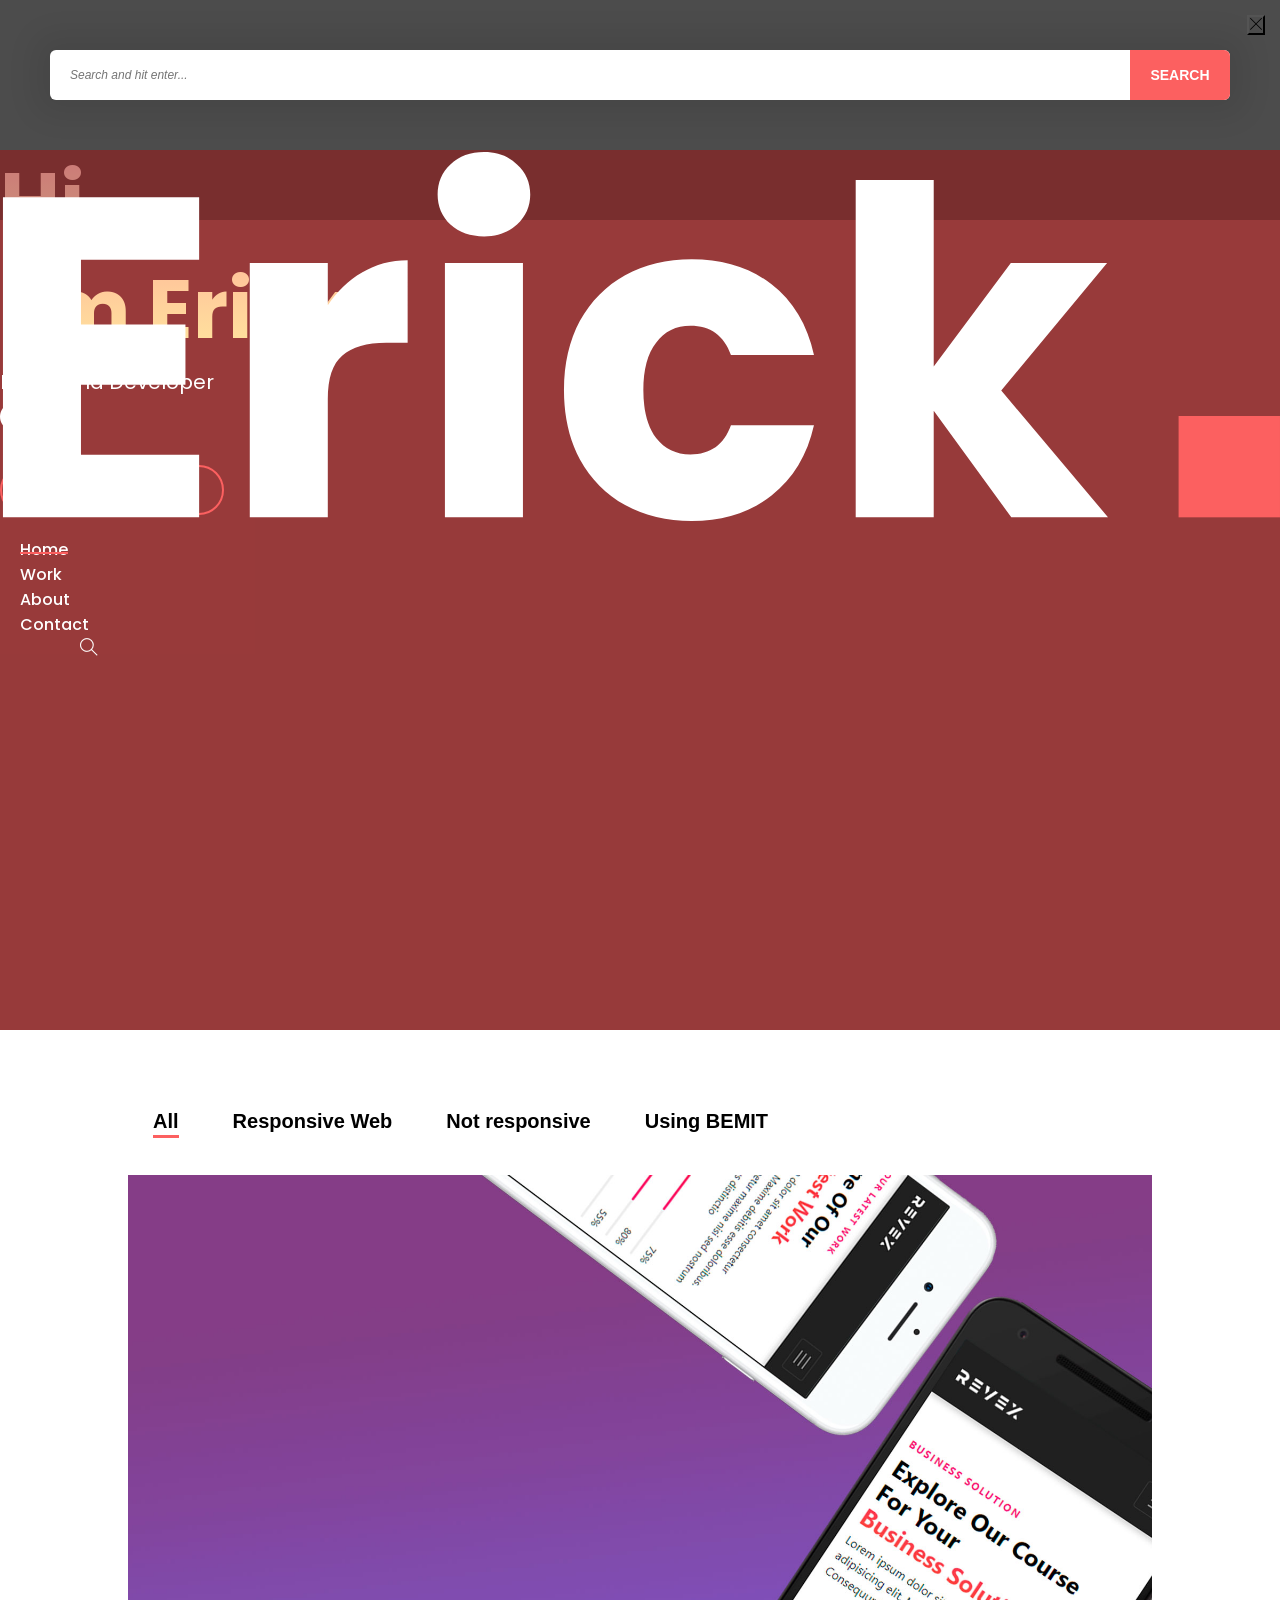
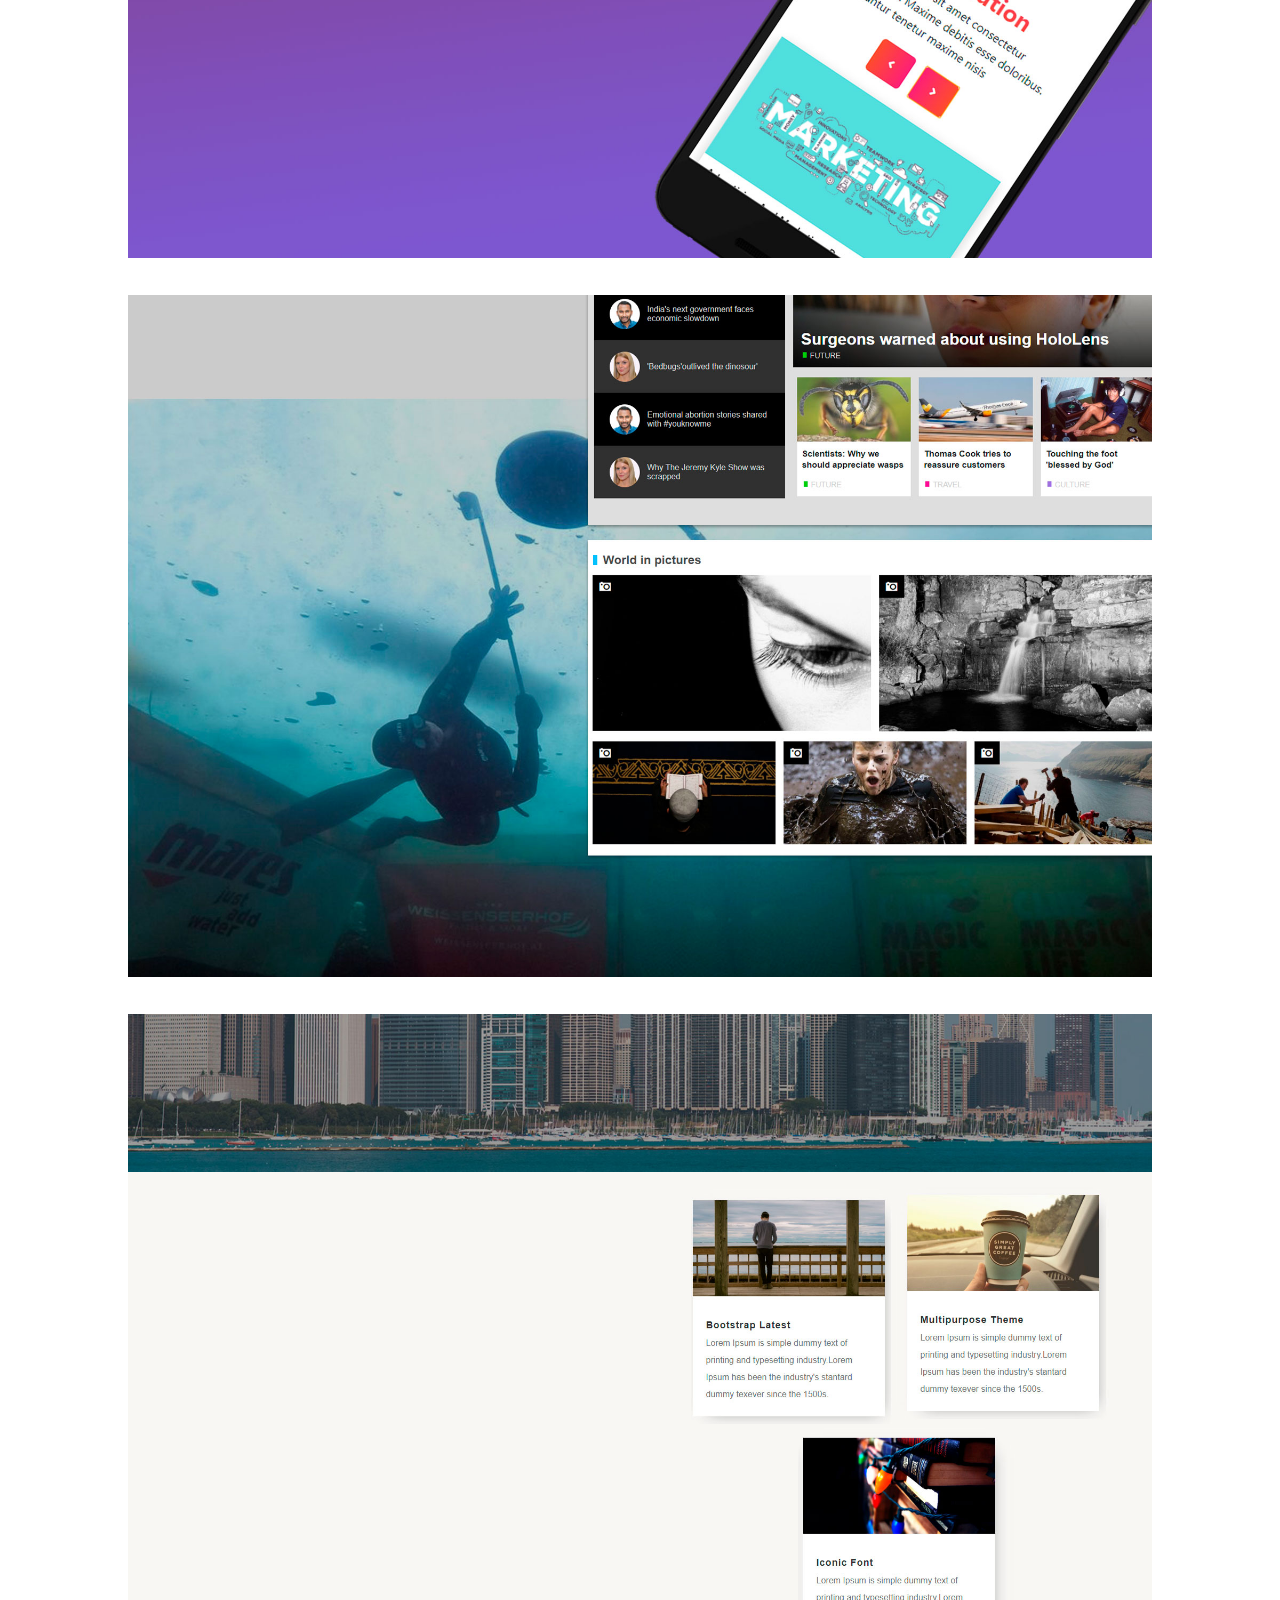
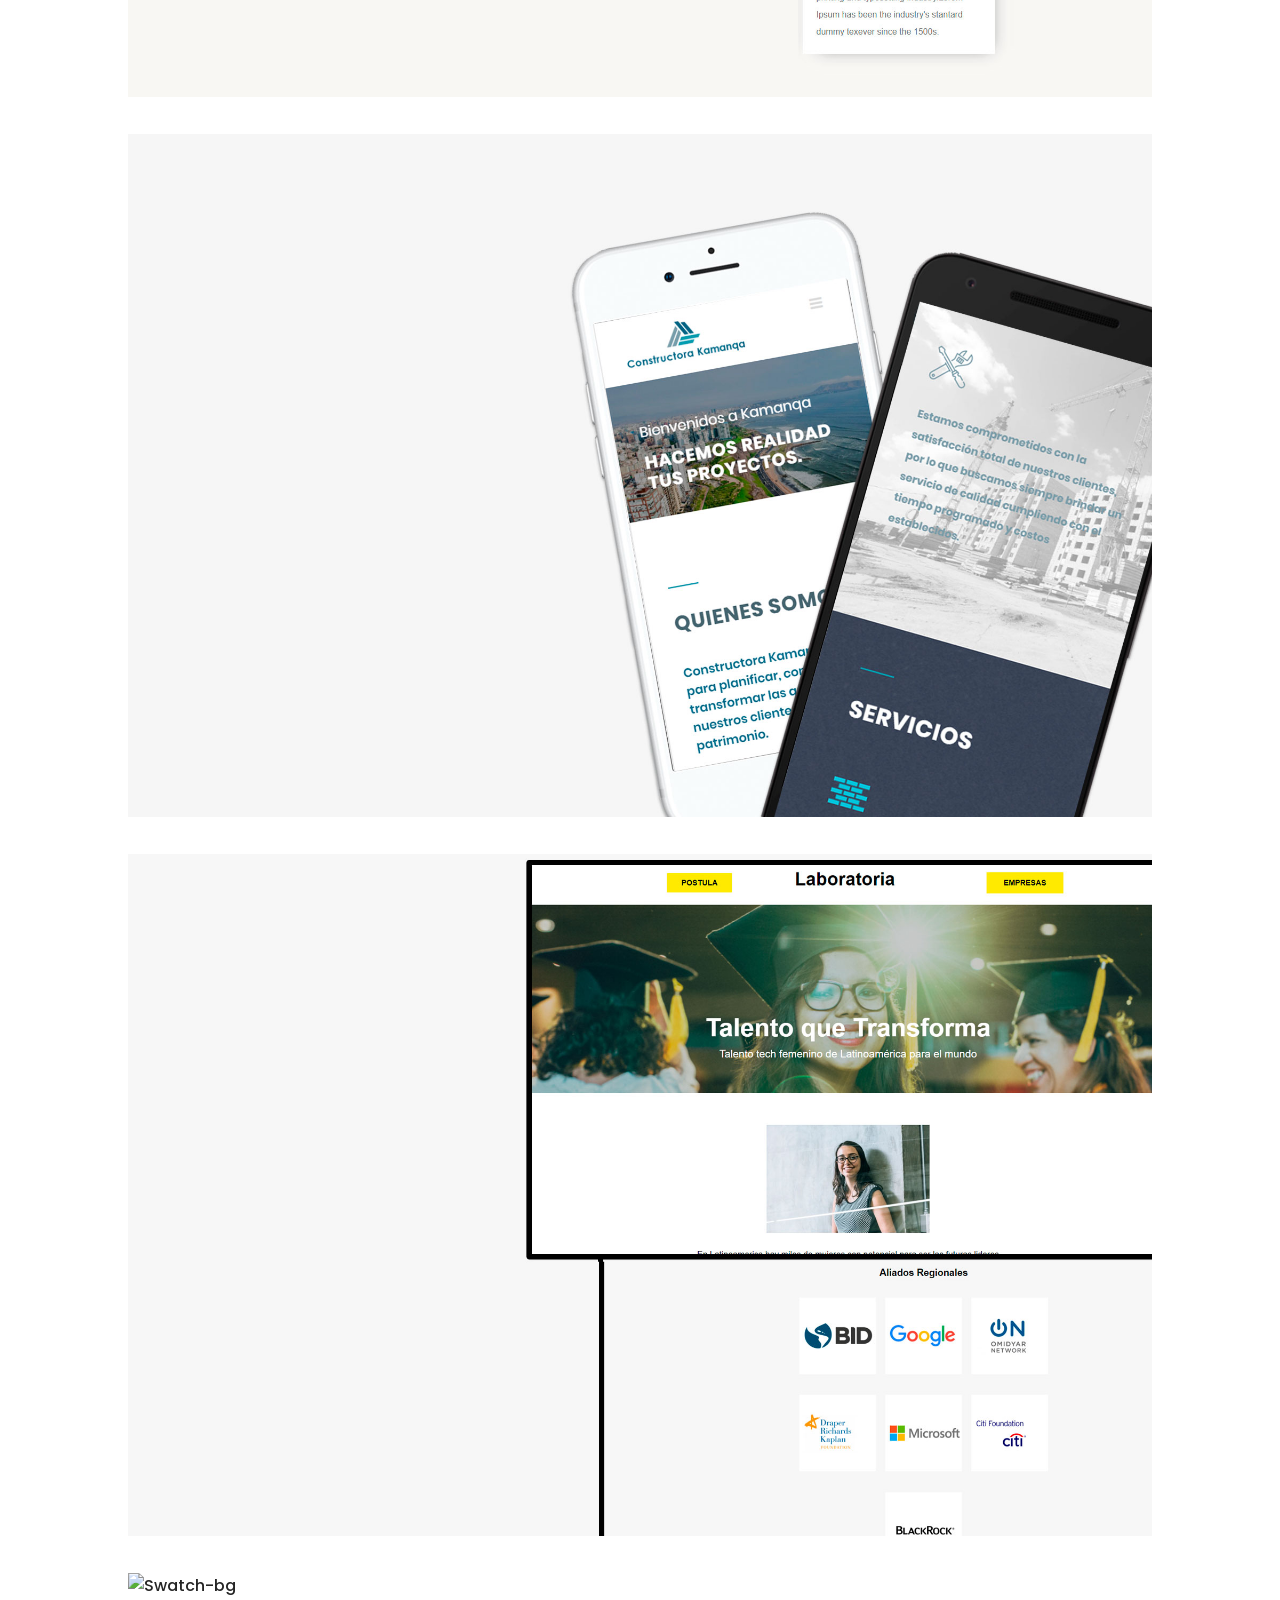
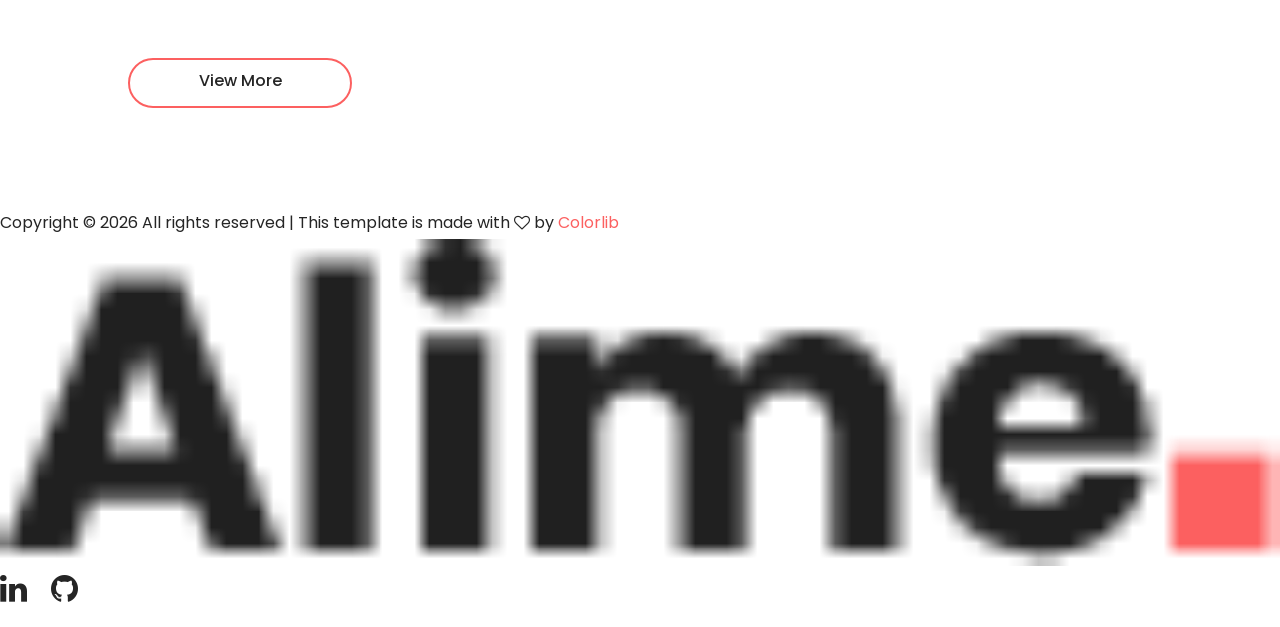
==== index.html @ 946ddac0 "MyPortfolio" ====
<!DOCTYPE html>
<html lang="en">

<head>
    <meta charset="UTF-8" />
    <meta name="description" content="" />
    <meta http-equiv="X-UA-Compatible" content="IE=edge" />
    <meta name="viewport" content="width=device-width, initial-scale=1, shrink-to-fit=no" />

    <!-- Title -->
    <title>Erick - Portfolio</title>

    <!-- Favicon -->
    <link rel="icon" href="./img/core-img/faviElogo.svg" />
    <link rel="stylesheet" href="css/font-awesome.min.css">
    <!-- Stylesheet -->
    <link rel="stylesheet" href="style.css" />
</head>

<body>
    <!-- Preloader -->
    <div id="preloader">
        <div class="loader"></div>
    </div>
    <!-- /Preloader -->

    <!-- Top Search Form Area -->
    <div class="top-search-area">
        <div class="modal fade" id="searchModal" tabindex="-1" role="dialog" aria-hidden="true">
            <div class="modal-dialog modal-dialog-centered" role="document">
                <div class="modal-content">
                    <div class="modal-body">
                        <!-- Close -->
                        <button type="button" class="btn close-btn" data-dismiss="modal">
                            <i class="ti-close"></i>
                        </button>
                        <!-- Form -->
                        <form action="index.html" method="post">
                            <input type="search" name="top-search-bar" class="form-control"
                                placeholder="Search and hit enter..." />
                            <button type="submit">Search</button>
                        </form>
                    </div>
                </div>
            </div>
        </div>
    </div>

    <!-- Header Area Start -->
    <header class="header-area">
        <!-- Main Header Start -->
        <div class="main-header-area">
            <div class="classy-nav-container breakpoint-off">
                <div class="container">
                    <!-- Classy Menu -->
                    <nav class="classy-navbar justify-content-between" id="alimeNav">
                        <!-- Logo -->
                        <a class="nav-brand" href="./index.html"><img src="./img/core-img/LogoE2.svg" alt="" /></a>

                        <!-- Navbar Toggler -->
                        <div class="classy-navbar-toggler">
                            <span class="navbarToggler"><span></span><span></span><span></span></span>
                        </div>

                        <!-- Menu -->
                        <div class="classy-menu">
                            <!-- Menu Close Button -->
                            <div class="classycloseIcon">
                                <div class="cross-wrap">
                                    <span class="top"></span><span class="bottom"></span>
                                </div>
                            </div>
                            <!-- Nav Start -->
                            <div class="classynav">
                                <ul id="nav">
                                    <li class="active"><a href="./index.html">Home</a></li>
                                    <li><a href="./work.html">Work</a></li>
                                    <li><a href="./about.html">About</a></li>

                                    <li><a href="./contact.html">Contact</a></li>
                                </ul>

                                <!-- Search Icon -->
                                <div class="search-icon" data-toggle="modal" data-target="#searchModal">
                                    <i class="ti-search"></i>
                                </div>
                            </div>
                            <!-- Nav End -->
                        </div>
                    </nav>
                </div>
            </div>
        </div>
    </header>
    <!-- Header Area End -->

    <!-- Welcome Area Start -->
    <section class="welcome-area">
        <div class="welcome-slides owl-carousel">
            <!-- Single Slide -->
            <div class="single-welcome-slide bg-img bg-overlay" style="background-image: url(img/core-img/banner.jpg);">
                <div class="container h-100">
                    <div class="row h-100 align-items-center">
                        <!-- Welcome Text -->
                        <div class="col-12 col-lg-8 col-xl-6">
                            <div class="welcome-text">
                                <h2 data-animation="bounceInDown" data-delay="900ms">
                                    Hi, <br />I'm Erick
                                </h2>
                                <p data-animation="bounceInDown" data-delay="500ms">
                                    Front-end Developer</p>
                                <div class="social">
                                    <a class="white" href="https://github.com/Aireck2">
                                        <i class="fa fa-github fa-2x"></i>
                                    </a>
                                    <a class="white" href="https://www.linkedin.com/in/erick-escriba-arango/">
                                        <i class="fa fa-linkedin fa-2x"></i>
                                    </a>
                                </div>


                                <div class="hero-btn-group" data-animation="bounceInDown" data-delay="100ms">
                                    <a href="contact.html" class="btn alime-btn mb-3 mb-sm-0 mr-4">Contact me</a>
                                </div>
                            </div>
                        </div>
                    </div>
                </div>
            </div>

            <!-- Single Slide -->
        </div>
    </section>
    <!-- Welcome Area End -->

    <!-- Gallery Area Start -->
    <div class="alime-portfolio-area section-padding-80 clearfix">
        <div class="container-fluid">
            <div class="row">
                <div class="col-12">
                    <!-- Projects Menu -->
                    <div class="alime-projects-menu">
                        <div class="portfolio-menu text-center">
                            <button class="btn active" data-filter="*">All</button>
                            <button class="btn" data-filter=".human">Responsive Web</button>
                            <button class="btn" data-filter=".nature">
                                Not responsive
                            </button>
                            <button class="btn" data-filter=".country">Using BEMIT</button>
                            <!--    <button class="btn" data-filter=".video">Video</button> -->
                        </div>
                    </div>
                </div>
            </div>

            <div class="row alime-portfolio">
                <!-- Single Gallery Item -->
                <a href="https://aireck2.github.io/RevexProject/">
                    <div class="col-12 col-md-6  col-lg-6 single_gallery_item human country mb-30 wow fadeInUp"
                        data-wow-delay="100ms">
                        <div class="single-portfolio-content">
                            <img src="img/worksImages/Revex.jpg" alt="revex" />
                        </div>
                    </div>
                </a>

                <!-- Single Gallery Item -->
                <a href="https://aireck2.github.io/BBC/">
                    <div class="col-12 col-md-6 col-lg-6 single_gallery_item video nature mb-30 wow fadeInUp"
                        data-wow-delay="300ms">
                        <div class="single-portfolio-content">
                            <img src="img/worksImages/BBC.jpg" alt="BBC-bg" />

                        </div>
                    </div>
                </a>

                <!-- Single Gallery Item -->
                <a href="">
                    <div class="col-12 col-md-6 col-lg-6 single_gallery_item nature mb-30 wow fadeInUp"
                        data-wow-delay="500ms">
                        <div class="single-portfolio-content">
                            <img src="img/worksImages/GOLive.jpg" alt="GOLive" />
                        </div>
                    </div>
                </a>

                <!-- Single Gallery Item -->
                <a href="">
                    <div class="col-12 col-md-6 col-lg-6 single_gallery_item nature mb-30 wow fadeInUp"
                        data-wow-delay="700ms">
                        <div class="single-portfolio-content">
                            <img src="img/worksImages/Kamanqa.jpg" alt="Kamanqa" />
                        </div>
                    </div>
                </a>
                <a href="">
                    <div class="col-12 col-md-6 col-lg-6 single_gallery_item nature mb-30 wow fadeInUp"
                        data-wow-delay="100ms">
                        <div class="single-portfolio-content">
                            <img src="img/worksImages/Laboratoria.jpg" alt="Laboratoria" />
                        </div>
                    </div>
                </a>

                <!-- Single Gallery Item -->

                <!-- Single Gallery Item -->
                <a href="">
                    <div class="col-12 col-md-6 col-lg-6 single_gallery_item video human country mb-30 wow fadeInUp"
                        data-wow-delay="300ms">
                        <div class="single-portfolio-content">
                            <img src="img/worksImages/Swatch2.gif" alt="Swatch-bg" />
                        </div>
                    </div>
                </a>

                <!-- Single Gallery Item -->
            </div>

            <div class="row">
                <div class="col-12 text-center wow fadeInUp" data-wow-delay="700ms">
                    <a href="work.html" class="btn alime-btn btn-2 mt-15">View More</a>
                </div>
            </div>
        </div>
    </div>
    <!-- Gallery Area End -->

    <!-- Footer Area Start -->
    <footer class="footer-area">
        <div class="container">
            <div class="row">
                <div class="col-12">
                    <div class="footer-content d-flex align-items-center justify-content-between">
                        <!-- Copywrite Text -->
                        <div class="copywrite-text">
                            <p>
                                <!-- Link back to Colorlib can't be removed. Template is licensed under CC BY 3.0. -->
                                Copyright &copy;
                                <script>
                                    document.write(new Date().getFullYear());
                                </script>
                                All rights reserved | This template is made with
                                <i class="fa fa-heart-o" aria-hidden="true"></i> by
                                <a href="https://colorlib.com" target="_blank">Colorlib</a>
                                <!-- Link back to Colorlib can't be removed. Template is licensed under CC BY 3.0. -->
                            </p>
                        </div>
                        <!-- Footer Logo -->
                        <div class="footer-logo">
                            <a href="#"><img src="img/core-img/logo2.png" alt="" /></a>
                        </div>
                        <!-- Social Info -->
                        <div class="social-info">

                            <a class="white" href="https://www.linkedin.com/in/erick-escriba-arango/">
                                <i class="fa fa-linkedin fa-2x"></i>
                            </a>

                            <a class="white" href="https://github.com/Aireck2">
                                <i class="fa fa-github fa-2x"></i>
                            </a>
                        </div>
                    </div>
                </div>
            </div>
        </div>
    </footer>
    <!-- Footer Area End -->

    <!-- **** All JS Files ***** -->
    <!-- jQuery 2.2.4 -->
    <script src="js/jquery.min.js"></script>
    <!-- Popper -->
    <script src="js/popper.min.js"></script>
    <!-- Bootstrap -->
    <script src="js/bootstrap.min.js"></script>
    <!-- All Plugins -->
    <script src="js/alime.bundle.js"></script>
    <!-- Active -->
    <script src="js/default-assets/active.js"></script>
</body>

</html>
---- style.css ----
/* ------------------------------------------
[Master Stylesheet]

Template Name: Alime - Photography HTML Template
Template Author: Colorlib
Template Author URL: http://colorlib.com
Version: 1.0.0
Last Update: Feb 22, 2019


[Tables of CSS Content]

+ body

    - 01.0 Reboot CSS
    - 02.0 Spacing CSS
    - 03.0 Preloader CSS
    - 04.0 Heading CSS
    - 05.0 Backtotop CSS
    - 06.0 Buttons CSS
    - 07.0 Header CSS
    - 08.0 Hero CSS
    - 09.0 Footer CSS
    - 10.0 Follow CSS
    - 11.0 About CSS
    - 12.0 Breadcrumb CSS
    - 13.0 Blog CSS
    - 14.0 Team CSS
    - 15.0 Gallery CSS
    - 16.0 Contact CSS

--------------------------------------------- */
/* Import Fonts & All CSS */
@import url("https://fonts.googleapis.com/css?family=Poppins:100,200,300,400,500,600,700");
@import url(css/bootstrap.min.css);
@import url(css/animate.css);
@import url(css/default-assets/classy-nav.css);
@import url(css/owl.carousel.min.css);
@import url(css/magnific-popup.css);
@import url(css/font-awesome.min.css);
@import url(css/default-assets/themify-icons.css);
@import url(css/style.css);

/* :: 01.0 Reboot CSS */
* {
  margin: 0;
  padding: 0;
}

body {
  font-family: "Poppins", sans-serif;
  font-weight: 400;
  font-size: 16px;
  position: relative;
  z-index: auto;
}

h1,
h2,
h3,
h4,
h5,
h6 {
  font-family: "Poppins", sans-serif;
  color: #252525;
  line-height: 1.3;
  font-weight: 600;
}

a,
a:active,
a:focus,
a:hover {
  color: #252525;
  text-decoration: none;
  -webkit-transition-duration: 500ms;
  -o-transition-duration: 500ms;
  transition-duration: 500ms;
  outline: none;
  font-weight: 500;
}

li {
  list-style: none;
}

p {
  line-height: 1.9;
  color: #636363;
  font-size: 16px;
  font-weight: 400;
}

img {
  width: 100%;
  height: auto;
}

ul {
  margin: 0;
  padding: 0;
}
ul li {
  margin: 0;
  padding: 0;
}

.bg-overlay {
  position: relative;
  z-index: 1;
}
.bg-overlay::after {
  position: absolute;
  content: "";
  height: 100%;
  width: 100%;
  top: 0;
  left: 0;
  z-index: -1;
  background-color: rgba(0, 0, 0, 0.4);
}

.bg-img {
  background-position: center center !important;
  background-size: cover !important;
  background-repeat: no-repeat !important;
}

.jarallax {
  position: relative;
  z-index: 0;
}
.jarallax > .jarallax-img {
  position: absolute;
  object-fit: cover;
  font-family: "object-fit: cover";
  top: 0;
  left: 0;
  width: 100%;
  height: 100%;
  z-index: -1;
}

.mfp-image-holder .mfp-close,
.mfp-iframe-holder .mfp-close {
  position: fixed;
  z-index: 100;
  color: #ffffff;
  right: 20px;
  text-align: center;
  padding-right: 0;
  width: 100%;
  top: 20px;
  width: 30px;
  background: #fc6060;
  height: 30px;
  line-height: 30px;
}

img.mfp-img {
  -webkit-box-shadow: 0 2px 40px 8px rgba(15, 15, 15, 0.15);
  box-shadow: 0 2px 40px 8px rgba(15, 15, 15, 0.15);
}

button.mfp-close,
button.mfp-arrow {
  background: #fc6060;
}

.mfp-bottom-bar {
  display: none !important;
}

.mfp-bg {
  background-color: #000000;
}

.bg-transparent {
  background-color: transparent !important;
}

.bg-gray {
  background-color: #f7f7f7 !important;
}

textarea:focus,
input:focus {
  outline: none;
}

textarea:invalid,
input:invalid,
textarea:required,
input:required {
  box-shadow: none !important;
}

.border {
  border-color: #ebebeb;
}

.mfp-arrow-left::after {
  border-right-color: transparent;
}

.mfp-arrow-left::before {
  border-right-color: #ffffff;
}

.mfp-arrow-right::after {
  border-left-color: transparent;
}

.mfp-arrow-right::before {
  border-left-color: #ffffff;
}

/* :: 02.0 Spacing CSS */
.mt-15 {
  margin-top: 15px;
}

.mt-30 {
  margin-top: 30px;
}

.mt-40 {
  margin-top: 40px;
}

.mt-50 {
  margin-top: 50px;
}

.mt-70 {
  margin-top: 70px;
}

.mt-80 {
  margin-top: 80px;
}

.mt-100 {
  margin-top: 100px;
}

.mt-150 {
  margin-top: 150px;
}

.mr-15 {
  margin-right: 15px;
}

.mr-30 {
  margin-right: 30px;
}

.mr-50 {
  margin-right: 50px;
}

.mr-100 {
  margin-right: 100px;
}

.mb-10 {
  margin-bottom: 10px;
}

.mb-15 {
  margin-bottom: 15px;
}

.mb-30 {
  margin-bottom: 30px;
}

.mb-40 {
  margin-bottom: 40px;
}

.mb-50 {
  margin-bottom: 50px;
}

.mb-60 {
  margin-bottom: 60px;
}

.mb-70 {
  margin-bottom: 70px;
}

.mb-80 {
  margin-bottom: 80px;
}

.mb-100 {
  margin-bottom: 100px;
}

.ml-15 {
  margin-left: 15px;
}

.ml-30 {
  margin-left: 30px;
}

.ml-50 {
  margin-left: 50px;
}

.ml-100 {
  margin-left: 100px;
}

.pt-50 {
  padding-top: 50px !important;
}

.section-padding-80 {
  padding-top: 80px;
  padding-bottom: 80px;
}

.section-padding-0-80 {
  padding-top: 0;
  padding-bottom: 80px;
}

.section-padding-80-0 {
  padding-top: 80px;
  padding-bottom: 0;
}

.section-padding-80-50 {
  padding-top: 80px;
  padding-bottom: 50px;
}

.section-padding-100 {
  padding-top: 100px;
  padding-bottom: 100px;
}

.section-padding-0-100 {
  padding-top: 0;
  padding-bottom: 100px;
}

.section-padding-100-0 {
  padding-top: 100px;
  padding-bottom: 0;
}

/* :: 3.0 Preloader CSS */
#preloader {
  position: fixed;
  width: 100%;
  height: 100%;
  z-index: 9999999;
  top: 0;
  left: 0;
  background-color: #ffffff;
  display: -webkit-box;
  display: -ms-flexbox;
  display: flex;
  -webkit-box-align: center;
  -ms-flex-align: center;
  align-items: center;
  -webkit-box-pack: center;
  -ms-flex-pack: center;
  justify-content: center;
  overflow: hidden;
}

.loader,
.loader:before,
.loader:after {
  border-radius: 50%;
  width: 2.5em;
  height: 2.5em;
  -webkit-animation-fill-mode: both;
  animation-fill-mode: both;
  -webkit-animation: load7 1.8s infinite ease-in-out;
  animation: load7 1.8s infinite ease-in-out;
}

.loader {
  margin-top: -20px;
  color: #fc6060;
  font-size: 6px;
  position: relative;
  -webkit-transform: translateZ(0);
  -ms-transform: translateZ(0);
  transform: translateZ(0);
  -webkit-animation-delay: -0.16s;
  animation-delay: -0.16s;
}

.loader:before,
.loader:after {
  content: "";
  position: absolute;
  top: 0;
}

.loader:before {
  left: -3.5em;
  -webkit-animation-delay: -0.32s;
  animation-delay: -0.32s;
}

.loader:after {
  left: 3.5em;
}

@-webkit-keyframes load7 {
  0%,
  80%,
  100% {
    box-shadow: 0 2.5em 0 -1.3em;
  }
  40% {
    box-shadow: 0 2.5em 0 0;
  }
}
@keyframes load7 {
  0%,
  80%,
  100% {
    box-shadow: 0 2.5em 0 -1.3em;
  }
  40% {
    box-shadow: 0 2.5em 0 0;
  }
}
/* :: 4.0 Heading CSS */
.section-heading {
  position: relative;
  z-index: 1;
  margin-bottom: 50px;
}
.section-heading h2 {
  font-size: 36px;
  text-transform: capitalize;
  margin-bottom: 5px;
  display: block;
  line-height: 1.2;
}
@media only screen and (max-width: 767px) {
  .section-heading h2 {
    font-size: 24px;
  }
}
.section-heading p {
  margin-bottom: 0;
}
.section-heading.white p,
.section-heading.white h2 {
  color: #ffffff;
}

/* :: 5.0 Backtotop CSS */
#scrollUp {
  position: fixed;
  right: 40px;
  font-size: 20px;
  line-height: 40px;
  width: 40px;
  height: 40px;
  bottom: 40px;
  background-color: #fc6060;
  color: #ffffff;
  text-align: center;
  -webkit-transition-duration: 500ms;
  -o-transition-duration: 500ms;
  transition-duration: 500ms;
  border-radius: 50%;
  -webkit-box-shadow: 0 2px 40px 8px rgba(15, 15, 15, 0.15);
  box-shadow: 0 2px 40px 8px rgba(15, 15, 15, 0.15);
  z-index: 15962536;
}
@media only screen and (max-width: 767px) {
  #scrollUp {
    right: 20px;
    bottom: 20px;
  }
}
#scrollUp:focus,
#scrollUp:hover {
  background-color: #000000;
  color: #ffffff;
}

/* :: 6.0 Buttons CSS */
.btn:focus {
  box-shadow: none;
}

.alime-btn {
  position: relative;
  z-index: 1;
  min-width: 160px;
  height: 46px;
  line-height: 42px;
  font-size: 16px;
  font-weight: 500;
  display: inline-block;
  padding: 0 30px;
  text-align: center;
  text-transform: capitalize;
  background-color: transparent;
  color: #ffffff;
  border: 2px solid #fc6060;
  border-radius: 60px;
  -webkit-transition-duration: 500ms;
  -o-transition-duration: 500ms;
  transition-duration: 500ms;
  margin-top: 30px;
}
.alime-btn.btn-2 {
  color: #252525;
}
.alime-btn:focus,
.alime-btn:hover {
  font-weight: 500;
  -webkit-box-shadow: 0 2px 40px 8px rgba(15, 15, 15, 0.15);
  box-shadow: 0 2px 40px 8px rgba(15, 15, 15, 0.15);
  background-color: #fc6060;
  color: #ffffff;
}

.badges-btn {
  background-color: #ebebeb;
  padding: 5px 15px;
  display: inline-block;
  color: #636363;
  font-size: 12px;
  font-weight: 500;
  text-transform: uppercase;
  border-radius: 2px;
  -webkit-transition-duration: 500ms;
  -o-transition-duration: 500ms;
  transition-duration: 500ms;
  letter-spacing: 1px;
}
.badges-btn:hover,
.badges-btn:focus {
  background-color: #fc6060;
  color: #ffffff;
  font-weight: 500;
}

/* :: 7.0 Header CSS */
.header-area {
  position: fixed;
  z-index: 100;
  width: 100%;
  -webkit-transition-duration: 500ms;
  -o-transition-duration: 500ms;
  transition-duration: 500ms;
  background-color: transparent;
}
.header-area .search-icon {
  position: relative;
  z-index: 1;
  margin-left: 80px;
}
.header-area .search-icon i {
  font-size: 18px;
  color: #ffffff;
  cursor: pointer;
}

.top-search-area .modal {
  background-color: rgba(0, 0, 0, 0.7);
}
.top-search-area .modal-content .modal-body {
  padding: 50px;
}
.top-search-area .modal-content .modal-body button.close-btn {
  position: absolute;
  top: 15px;
  right: 15px;
  z-index: 10;
  font-size: 14px;
}
.top-search-area .modal-content .modal-body button.close-btn.btn {
  padding: 0;
  background-color: transparent;
}
.top-search-area form {
  width: 100%;
  position: relative;
  z-index: 1;
}
.top-search-area form input {
  width: 100%;
  height: 50px;
  border: none;
  -webkit-box-shadow: 0 0 30px 15px rgba(0, 0, 0, 0.08);
  box-shadow: 0 0 30px 15px rgba(0, 0, 0, 0.08);
  border-radius: 6px;
  font-size: 12px;
  font-style: italic;
  padding: 0 20px;
}
.top-search-area form input:focus {
  -webkit-box-shadow: 0 0 30px 15px rgba(0, 0, 0, 0.08);
  box-shadow: 0 0 30px 15px rgba(0, 0, 0, 0.08);
}
.top-search-area form button {
  position: absolute;
  width: 100px;
  height: 50px;
  top: 0;
  right: 0;
  z-index: 10;
  border-radius: 0 6px 6px 0;
  border: none;
  background-color: #fc6060;
  font-weight: 600;
  font-size: 14px;
  text-transform: uppercase;
  text-align: center;
  color: #ffffff;
  cursor: pointer;
}

.classy-nav-container {
  background-color: transparent;
  padding: 0;
}
.classy-nav-container .classy-navbar {
  -webkit-transition-duration: 500ms;
  -o-transition-duration: 500ms;
  transition-duration: 500ms;
  height: 70px;
  padding: 0;
}
@media only screen and (max-width: 767px) {
  .classy-nav-container .classy-navbar .nav-brand {
    max-width: 90px;
    margin-right: 15px;
  }
}
.classy-nav-container .classy-navbar .classynav ul li a {
  font-size: 16px;
  text-transform: capitalize;
  color: #ffffff;
  font-weight: 500;
  padding: 0 20px;
}
.classy-nav-container .classy-navbar .classynav ul li a:hover,
.classy-nav-container .classy-navbar .classynav ul li a:focus {
  color: #fc6060;
}
@media only screen and (min-width: 992px) and (max-width: 1199px) {
  .classy-nav-container .classy-navbar .classynav ul li a {
    font-size: 14px;
  }
}
@media only screen and (min-width: 768px) and (max-width: 991px) {
  .classy-nav-container .classy-navbar .classynav ul li a {
    font-size: 14px;
    color: #252525;
  }
  .classy-nav-container .classy-navbar .classynav ul li a:hover,
  .classy-nav-container .classy-navbar .classynav ul li a:focus {
    color: #fc6060;
  }
}
@media only screen and (max-width: 767px) {
  .classy-nav-container .classy-navbar .classynav ul li a {
    font-size: 14px;
    color: #252525;
  }
  .classy-nav-container .classy-navbar .classynav ul li a:hover,
  .classy-nav-container .classy-navbar .classynav ul li a:focus {
    color: #fc6060;
  }
}
.classy-nav-container .classy-navbar .classynav ul li.cn-dropdown-item ul li a,
.classy-nav-container .classy-navbar .classynav ul li.megamenu-item ul li a {
  font-size: 14px;
  text-transform: capitalize;
  height: 42px;
  line-height: 42px;
  padding: 0 30px;
  color: #252525;
}
.classy-nav-container
  .classy-navbar
  .classynav
  ul
  li.cn-dropdown-item
  ul
  li
  a:focus,
.classy-nav-container
  .classy-navbar
  .classynav
  ul
  li.cn-dropdown-item
  ul
  li
  a:hover,
.classy-nav-container
  .classy-navbar
  .classynav
  ul
  li.megamenu-item
  ul
  li
  a:focus,
.classy-nav-container
  .classy-navbar
  .classynav
  ul
  li.megamenu-item
  ul
  li
  a:hover {
  color: #fc6060;
}

.classynav ul li.active a {
  position: relative;
  z-index: 1;
}
.classynav ul li.active a::before {
  width: calc(100% - 40px);
  height: 2px;
  background-color: #fc6060;
  position: absolute;
  bottom: 7px;
  left: 0;
  z-index: 1;
  content: "";
  left: 50%;
  transform: translateX(-50%);
}
@media only screen and (min-width: 768px) and (max-width: 991px) {
  .classynav ul li.active a::before {
    display: none;
  }
}
@media only screen and (max-width: 767px) {
  .classynav ul li.active a::before {
    display: none;
  }
}

.classynav ul li.has-down > a::after,
.classynav ul li.has-down.active > a::after,
.classynav ul li.megamenu-item > a::after {
  color: #fc6060;
}

.breakpoint-off .classynav ul li .dropdown,
.breakpoint-off .classynav ul li .megamenu {
  width: 210px;
  -webkit-box-shadow: 0 2px 40px 8px rgba(15, 15, 15, 0.15);
  box-shadow: 0 2px 40px 8px rgba(15, 15, 15, 0.15);
  border-radius: 6px;
}

.breakpoint-off .classynav ul li .megamenu {
  width: 100%;
}

.classy-navbar-toggler .navbarToggler span {
  background-color: #252525;
}

.main-header-area {
  position: relative;
  z-index: 1;
  background-color: transparent;
  -webkit-transition-duration: 500ms;
  -o-transition-duration: 500ms;
  transition-duration: 500ms;
  height: 70px;
  background-color: rgba(0, 0, 0, 0.2);
}
.main-header-area.sticky {
  background-color: #000000;
}

.classy-navbar-toggler .navbarToggler span {
  background-color: #ffffff;
}

/* :: 8.0 Hero CSS */
.welcome-area {
  position: relative;
  z-index: 1;
}

.welcome-slides {
  position: relative;
  z-index: 1;
  overflow: hidden;
}
.welcome-slides .owl-prev,
.welcome-slides .owl-next {
  -webkit-transition-duration: 500ms;
  -o-transition-duration: 500ms;
  transition-duration: 500ms;
  width: 66px;
  height: 66px;
  border-radius: 50%;
  background-color: rgba(255, 255, 255, 0.1);
  position: absolute;
  top: 50%;
  left: 70px;
  margin-top: -33px;
  z-index: 10;
  text-align: center;
  line-height: 70px;
  color: #ffffff;
  font-size: 30px;
}
.welcome-slides .owl-prev:hover,
.welcome-slides .owl-prev:focus,
.welcome-slides .owl-next:hover,
.welcome-slides .owl-next:focus {
  background-color: #fc6060;
}
@media only screen and (min-width: 768px) and (max-width: 991px) {
  .welcome-slides .owl-prev,
  .welcome-slides .owl-next {
    left: 30px;
  }
}
@media only screen and (max-width: 767px) {
  .welcome-slides .owl-prev,
  .welcome-slides .owl-next {
    width: 40px;
    left: 15px;
    height: 40px;
    font-size: 18px;
    line-height: 44px;
  }
}
.welcome-slides .owl-next {
  left: auto;
  right: 70px;
}
@media only screen and (min-width: 768px) and (max-width: 991px) {
  .welcome-slides .owl-next {
    right: 30px;
  }
}
@media only screen and (max-width: 767px) {
  .welcome-slides .owl-next {
    right: 15px;
  }
}

.single-welcome-slide {
  position: relative;
  z-index: 2;
  width: 100%;
  height: 880px;
  background-color: #fc6060;
}
@media only screen and (min-width: 992px) and (max-width: 1199px) {
  .single-welcome-slide {
    height: 750px;
  }
}
@media only screen and (min-width: 768px) and (max-width: 991px) {
  .single-welcome-slide {
    height: 750px;
  }
}
@media only screen and (max-width: 767px) {
  .single-welcome-slide {
    height: 600px;
  }
}
.single-welcome-slide .welcome-text {
  position: relative;
  z-index: 1;
}
.single-welcome-slide .welcome-text .social {
  display: flex;
  justify-content: space-between;
  width: 80px;
}
.single-welcome-slide .welcome-text .social a {
  color: white;
}
.single-welcome-slide .welcome-text h2 {
  font-weight: 700;
  font-size: 82px;
  display: block;
  margin-bottom: 0;
  background: -webkit-linear-gradient(#ff9696, #ffe89e);
  -webkit-background-clip: text;
  -webkit-text-fill-color: transparent;
}
@media only screen and (max-width: 767px) {
  .single-welcome-slide .welcome-text h2 {
    font-size: 42px;
  }
}
.single-welcome-slide .welcome-text p {
  color: #ffffff;
  font-size: 20px;
  display: block;
}
.single-welcome-slide .welcome-text .hero-mail-contact {
  color: #ffffff;
  font-style: italic;
  text-decoration: underline;
}
.single-welcome-slide .welcome-text .hero-mail-contact:hover,
.single-welcome-slide .welcome-text .hero-mail-contact:focus {
  color: #fc6060;
}

/* :: 9.0 Footer CSS */
.footer-content {
  padding: 20px 0;
}
.footer-content .copywrite-text {
  position: relative;
  z-index: 1;
}
.footer-content .copywrite-text p {
  margin-bottom: 0;
  color: #252525;
}
@media only screen and (max-width: 767px) {
  .footer-content .copywrite-text p {
    font-size: 12px;
  }
}
.footer-content .copywrite-text p a {
  color: #fc6060;
  font-weight: 400;
}
@media only screen and (max-width: 767px) {
  .footer-content .copywrite-text p a {
    font-size: 12px;
  }
}
@media only screen and (max-width: 767px) {
  .footer-content .footer-logo a img {
    max-width: 50px;
  }
}
.footer-content .social-info a {
  color: #252525;
  font-size: 16px;
  margin-right: 20px;
}
.footer-content .social-info a:last-child {
  margin-right: 0;
}
@media only screen and (max-width: 767px) {
  .footer-content .social-info a {
    margin-right: 5px;
    font-size: 12px;
  }
}
.footer-content .social-info a:hover,
.footer-content .social-info a:focus {
  color: #fc6060;
}

/* :: 10.0 Follow CSS */
.single-instagram-item {
  position: relative;
  z-index: 1;
  overflow: hidden;
  -webkit-transition-duration: 500ms;
  -o-transition-duration: 500ms;
  transition-duration: 500ms;
}
.single-instagram-item img {
  width: 100%;
  -webkit-transition-duration: 1500ms;
  -o-transition-duration: 1500ms;
  transition-duration: 1500ms;
}
.single-instagram-item .instagram-hover-content {
  width: 100%;
  height: 100%;
  position: absolute;
  top: 0;
  bottom: 0;
  left: 0;
  right: 0;
  background-color: rgba(252, 96, 96, 0.9);
  opacity: 0;
  visibility: hidden;
  -webkit-transition-duration: 500ms;
  -o-transition-duration: 500ms;
  transition-duration: 500ms;
}
.single-instagram-item .instagram-hover-content a {
  text-align: center;
}
.single-instagram-item .instagram-hover-content a i {
  color: #ffffff;
  font-size: 32px;
  display: block;
  margin-bottom: 15px;
}
.single-instagram-item .instagram-hover-content a span {
  font-size: 14px;
  margin-bottom: 0;
  color: #ffffff;
}
@media only screen and (min-width: 992px) and (max-width: 1199px) {
  .single-instagram-item .instagram-hover-content a span {
    font-size: 12px;
  }
}
@media only screen and (min-width: 768px) and (max-width: 991px) {
  .single-instagram-item .instagram-hover-content a span {
    font-size: 12px;
  }
}
@media only screen and (max-width: 767px) {
  .single-instagram-item .instagram-hover-content a span {
    font-size: 12px;
  }
}
.single-instagram-item:hover img {
  -webkit-transform: scale(1.1);
  -ms-transform: scale(1.1);
  transform: scale(1.1);
}
.single-instagram-item:hover .instagram-hover-content {
  opacity: 1;
  visibility: visible;
}

.instagram-gallery-single-item:hover .instagram-hover-content .zoom-img {
  margin-top: 0;
  opacity: 1;
}

/* :: 11.0 About CSS */
.about-us-content h3 {
  font-size: 36px;
  display: block;
  margin-bottom: 5px;
}
@media only screen and (max-width: 767px) {
  .about-us-content h3 {
    font-size: 24px;
  }
}
.about-us-content .line {
  height: 3px;
  width: 70px;
  background-color: #fc6060;
  margin-bottom: 30px;
}

.about-video-area {
  position: relative;
  z-index: 1;
  border-radius: 10px;
}
.about-video-area img {
  -webkit-box-shadow: 3px 0 24px rgba(0, 0, 0, 0.15);
  box-shadow: 3px 0 24px rgba(0, 0, 0, 0.15);
  width: 100%;
  border-radius: 10px;
}
.about-video-area .video-icon a {
  position: absolute;
  top: 50%;
  left: 50%;
  z-index: 99;
  -webkit-transform: translate(-50%, -50%);
  -ms-transform: translate(-50%, -50%);
  transform: translate(-50%, -50%);
  color: #ffffff;
  height: 50px;
  width: 50px;
  display: inline-block;
  background-color: #fc6060;
  text-align: center;
  line-height: 56px;
  font-size: 38px;
  border-radius: 50%;
}
.about-video-area .video-icon a::after {
  content: "";
  position: absolute;
  width: 0%;
  height: 0%;
  border-radius: 50%;
  background-color: transparent;
  top: 50%;
  left: 50%;
  -webkit-transform: translate(-50%, -50%);
  -ms-transform: translate(-50%, -50%);
  transform: translate(-50%, -50%);
  border: 2px solid #fc6060;
  -webkit-animation: video-icon 1200ms linear infinite;
  animation: video-icon 1200ms linear infinite;
  z-index: -10;
}
.about-video-area .video-icon a:hover,
.about-video-area .video-icon a:focus {
  background-color: #000000;
}
.about-video-area .video-icon a:hover::after,
.about-video-area .video-icon a:focus::after {
  border: 2px solid #000000;
}

@-webkit-keyframes video-icon {
  0% {
    width: 0;
    height: 0;
    opacity: 1;
  }
  50% {
    width: 100%;
    height: 100%;
    opacity: 1;
  }
  100% {
    width: 200%;
    height: 200%;
    opacity: 0;
  }
}
@keyframes video-icon {
  0% {
    width: 0;
    height: 0;
    opacity: 1;
  }
  50% {
    width: 100%;
    height: 100%;
    opacity: 1;
  }
  100% {
    width: 200%;
    height: 200%;
    opacity: 0;
  }
}
.why-choose-us-content {
  -webkit-transition-duration: 800ms;
  -o-transition-duration: 800ms;
  transition-duration: 800ms;
  background-color: #ffffff;
  padding: 80px 30px 50px;
  border-radius: 10px;
  box-shadow: 3px 0 15px -1px rgba(0, 0, 0, 0.15);
  position: relative;
  z-index: 1;
  margin-top: 50px;
}
.why-choose-us-content .chosse-us-icon {
  -webkit-transition-duration: 800ms;
  -o-transition-duration: 800ms;
  transition-duration: 800ms;
  height: 76px;
  width: 76px;
  background-color: #fc6060;
  display: inline-block;
  text-align: center;
  line-height: 76px;
  border-radius: 50%;
  color: #ffffff;
  font-size: 30px;
  position: absolute;
  top: -38px;
  left: 50%;
  margin-left: -38px;
}
.why-choose-us-content h4 {
  font-size: 20px;
  font-weight: 500;
  margin-bottom: 15px;
  -webkit-transition-duration: 800ms;
  -o-transition-duration: 800ms;
  transition-duration: 800ms;
}
.why-choose-us-content p {
  -webkit-transition-duration: 800ms;
  -o-transition-duration: 800ms;
  transition-duration: 800ms;
  font-size: 14px;
  margin-bottom: 0;
}
.why-choose-us-content:hover,
.why-choose-us-content:focus {
  background-color: #fc6060;
}
.why-choose-us-content:hover .chosse-us-icon,
.why-choose-us-content:focus .chosse-us-icon {
  background-color: #000000;
  box-shadow: 0 5px 15px 2px rgba(255, 255, 255, 0.15);
}
.why-choose-us-content:hover h4,
.why-choose-us-content:hover p,
.why-choose-us-content:focus h4,
.why-choose-us-content:focus p {
  color: #ffffff;
}

/* :: 12.0 Breadcrumb CSS */
.breadcrumb-area {
  position: relative;
  z-index: 1;
  height: 370px;
}
@media only screen and (max-width: 767px) {
  .breadcrumb-area {
    height: 240px;
  }
}
.breadcrumb-area .page-title {
  color: #ffffff;
  font-size: 36px;
}
@media only screen and (max-width: 767px) {
  .breadcrumb-area .page-title {
    font-size: 24px;
  }
}

.breadcrumb-content {
  position: relative;
  z-index: 1;
  margin-top: 70px;
}
.breadcrumb-content .breadcrumb {
  padding: 0;
  background-color: transparent;
  margin-bottom: 0;
}
.breadcrumb-content .breadcrumb .breadcrumb-item {
  color: #fc6060;
  font-weight: 400;
  font-size: 16px;
}
.breadcrumb-content .breadcrumb .breadcrumb-item a {
  font-size: 16px;
  color: #ffffff;
  font-weight: 400;
}
.breadcrumb-content .breadcrumb .breadcrumb-item a:hover,
.breadcrumb-content .breadcrumb .breadcrumb-item a:focus {
  color: #fc6060;
}
.breadcrumb-content .breadcrumb .breadcrumb-item + .breadcrumb-item::before {
  content: "\f105";
  color: #ffffff;
  font-family: "FontAwesome";
}

.breadcrumb-area.blog {
  height: 550px;
}
.breadcrumb-area.blog .breadcrumb-content .post-catagory {
  padding: 2px 15px;
  border-radius: 2px;
  font-size: 12px;
  text-transform: uppercase;
  color: #ffffff;
  background-color: #fc6060;
  font-weight: 500;
  margin-bottom: 15px;
}
.breadcrumb-area.blog .breadcrumb-content .post-catagory:hover,
.breadcrumb-area.blog .breadcrumb-content .post-catagory:focus {
  font-weight: 500;
  background-color: #000000;
}
.breadcrumb-area.blog .breadcrumb-content .page-title {
  display: block;
  font-size: 48px;
  margin-bottom: 20px;
}
@media only screen and (max-width: 767px) {
  .breadcrumb-area.blog .breadcrumb-content .page-title {
    font-size: 30px;
  }
}
.breadcrumb-area.blog .breadcrumb-content .post-meta {
  position: relative;
  z-index: 1;
  margin-bottom: 5px;
}
.breadcrumb-area.blog .breadcrumb-content .post-meta a {
  position: relative;
  z-index: 1;
  font-size: 16px;
  color: #ffffff;
  font-weight: 500;
  margin-right: 21px;
}
@media only screen and (max-width: 767px) {
  .breadcrumb-area.blog .breadcrumb-content .post-meta a {
    font-size: 13px;
  }
}
.breadcrumb-area.blog .breadcrumb-content .post-meta a::after {
  content: "|";
  position: absolute;
  top: 0;
  right: -11px;
  z-index: 1;
}
.breadcrumb-area.blog .breadcrumb-content .post-meta a:last-child::after {
  display: none;
}
.breadcrumb-area.blog .breadcrumb-content .post-meta a:hover,
.breadcrumb-area.blog .breadcrumb-content .post-meta a:focus {
  color: #fc6060;
}
.breadcrumb-area.blog .breadcrumb-content .post-meta a:hover::after,
.breadcrumb-area.blog .breadcrumb-content .post-meta a:focus::after {
  color: #ffffff;
}

/* :: 13.0 Blog CSS */
.blog-details-text {
  position: relative;
  z-index: 1;
}
.blog-details-text .row {
  margin-right: -5px;
  margin-left: -5px;
}
.blog-details-text .row .col-12 {
  padding-right: 5px;
  padding-left: 5px;
}
.blog-details-text p {
  font-size: 18px;
  margin-bottom: 20px;
}

.alime-blockquote {
  position: relative;
  z-index: 1;
  margin-bottom: 30px;
  margin-top: 30px;
  border-left: 3px solid #fc6060;
  padding-left: 30px;
}
.alime-blockquote h4 {
  margin-bottom: 15px;
  font-size: 24px;
  color: #161715;
  line-height: 1.5;
  font-weight: 400;
}
@media only screen and (max-width: 767px) {
  .alime-blockquote h4 {
    font-size: 18px;
  }
}
.alime-blockquote h6 {
  font-size: 18px;
  color: #fc6060;
  text-transform: uppercase;
  margin-bottom: 0;
}
@media only screen and (max-width: 767px) {
  .alime-blockquote h6 {
    font-size: 14px;
  }
}

.post-author-area {
  position: relative;
  z-index: 1;
}
@media only screen and (max-width: 767px) {
  .post-author-area {
    -ms-flex-wrap: wrap;
    flex-wrap: wrap;
  }
}
@media only screen and (max-width: 767px) {
  .post-author-area .popular-tags {
    -webkit-box-flex: 0;
    -ms-flex: 0 0 100%;
    flex: 0 0 100%;
    max-width: 100%;
    width: 100%;
    margin-bottom: 30px;
  }
}
.post-author-area .popular-tags li {
  display: inline-block;
  float: left;
  margin: 3px;
}
@media only screen and (max-width: 767px) {
  .post-author-area .post-social-info {
    -webkit-box-flex: 0;
    -ms-flex: 0 0 100%;
    flex: 0 0 100%;
    max-width: 100%;
    width: 100%;
  }
}
.post-author-area .post-social-info p {
  margin-bottom: 0;
  margin-right: 20px;
  color: #252525;
}
.post-author-area .post-social-info a {
  display: inline-block;
  color: #625b66;
  margin-right: 20px;
  font-size: 14px;
}
.post-author-area .post-social-info a:last-child {
  margin-right: 0;
}
.post-author-area .post-social-info a:hover,
.post-author-area .post-social-info a:focus {
  color: #fc6060;
}

.alime-pager-area {
  position: relative;
  z-index: 1;
}
.alime-pager-area .previous,
.alime-pager-area .next {
  width: 100%;
  position: relative;
  z-index: 1;
  height: 290px;
}
@media only screen and (max-width: 767px) {
  .alime-pager-area .previous,
  .alime-pager-area .next {
    height: 180px;
  }
}
.alime-pager-area .previous::after,
.alime-pager-area .next::after {
  -webkit-transition-duration: 500ms;
  -o-transition-duration: 500ms;
  transition-duration: 500ms;
  width: 100%;
  height: 100%;
  position: absolute;
  z-index: 10;
  background-color: rgba(0, 0, 0, 0.7);
  top: 0;
  left: 0;
  content: "";
  opacity: 0;
  visibility: hidden;
}
.alime-pager-area .previous .overlay-content,
.alime-pager-area .next .overlay-content {
  position: absolute;
  width: 70%;
  height: 100%;
  top: 0;
  left: 15%;
  text-align: center;
  z-index: 100;
}
.alime-pager-area .previous .overlay-content .post-title,
.alime-pager-area .next .overlay-content .post-title {
  font-size: 24px;
  color: #ffffff;
  margin-bottom: 0;
}
@media only screen and (max-width: 767px) {
  .alime-pager-area .previous .overlay-content .post-title,
  .alime-pager-area .next .overlay-content .post-title {
    font-size: 14px;
  }
}
.alime-pager-area .previous .overlay-content .post-title:hover,
.alime-pager-area .previous .overlay-content .post-title:focus,
.alime-pager-area .next .overlay-content .post-title:hover,
.alime-pager-area .next .overlay-content .post-title:focus {
  color: #fc6060;
}
.alime-pager-area .previous .overlay-content .previous-link,
.alime-pager-area .previous .overlay-content .next-link,
.alime-pager-area .next .overlay-content .previous-link,
.alime-pager-area .next .overlay-content .next-link {
  -webkit-transition-duration: 500ms;
  -o-transition-duration: 500ms;
  transition-duration: 500ms;
  position: absolute;
  top: 50%;
  margin-top: -15px;
  left: -10%;
  width: 30px;
  height: 30px;
  line-height: 30px;
  font-size: 30px;
  color: #ffffff;
  z-index: 100;
  opacity: 0;
}
.alime-pager-area .previous .overlay-content .previous-link:hover,
.alime-pager-area .previous .overlay-content .previous-link:focus,
.alime-pager-area .previous .overlay-content .next-link:hover,
.alime-pager-area .previous .overlay-content .next-link:focus,
.alime-pager-area .next .overlay-content .previous-link:hover,
.alime-pager-area .next .overlay-content .previous-link:focus,
.alime-pager-area .next .overlay-content .next-link:hover,
.alime-pager-area .next .overlay-content .next-link:focus {
  color: #fc6060;
}
.alime-pager-area .previous:hover::after,
.alime-pager-area .previous:focus::after,
.alime-pager-area .next:hover::after,
.alime-pager-area .next:focus::after {
  opacity: 1;
  visibility: visible;
}
.alime-pager-area .previous:hover .previous-link,
.alime-pager-area .previous:hover .next-link,
.alime-pager-area .previous:focus .previous-link,
.alime-pager-area .previous:focus .next-link,
.alime-pager-area .next:hover .previous-link,
.alime-pager-area .next:hover .next-link,
.alime-pager-area .next:focus .previous-link,
.alime-pager-area .next:focus .next-link {
  opacity: 1;
}
.alime-pager-area .next .overlay-content .next-link {
  left: auto;
  right: -10%;
}

.pagination {
  position: relative;
  z-index: 1;
}
.pagination .page-item:last-child .page-link {
  border-top-right-radius: 3px;
  border-bottom-right-radius: 3px;
}
.pagination .page-item:first-child .page-link {
  margin-left: 0;
  border-top-left-radius: 3px;
  border-bottom-left-radius: 3px;
}
.pagination .page-link {
  padding: 12px 15px;
  color: #252525;
  border: none;
  background-color: #f7f7f7;
  margin-right: 5px;
  border-radius: 3px;
}
.pagination .page-link:hover,
.pagination .page-link:focus {
  background-color: #fc6060;
  color: #ffffff;
  border-color: #fc6060;
}
.pagination .page-link:focus {
  box-shadow: none;
}

.comment_area {
  position: relative;
  z-index: 1;
  padding-bottom: 20px;
  border-bottom: 1px solid #ebebeb;
}
.comment_area .single_comment_area {
  position: relative;
  z-index: 1;
}
.comment_area .single_comment_area::after {
  position: absolute;
  width: 1px;
  background-color: #ebebeb;
  height: 100%;
  content: "";
  top: 0;
  left: 90px;
  z-index: 1;
}
@media only screen and (max-width: 767px) {
  .comment_area .single_comment_area::after {
    left: 50px;
  }
}
.comment_area .single_comment_area .single_comment_area::after {
  display: none;
}
.comment_area .comment-content {
  position: relative;
  z-index: 1;
  margin-bottom: 40px;
}
.comment_area .comment-content .comment-author {
  -webkit-box-flex: 0;
  -ms-flex: 0 0 70px;
  flex: 0 0 70px;
  width: 70px;
  max-width: 70px;
  margin-right: 40px;
  border-radius: 50%;
}
@media only screen and (max-width: 767px) {
  .comment_area .comment-content .comment-author {
    -webkit-box-flex: 0;
    -ms-flex: 0 0 40px;
    flex: 0 0 40px;
    width: 40px;
    max-width: 40px;
    margin-right: 20px;
  }
}
.comment_area .comment-content .comment-author img {
  border-radius: 50%;
}
.comment_area .comment-content .comment-meta .post-date {
  font-size: 12px;
  text-transform: uppercase;
  display: block;
  margin-bottom: 5px;
  font-weight: 300;
  color: #b2b2b2;
  letter-spacing: 1px;
}
.comment_area .comment-content .comment-meta .post-date:hover,
.comment_area .comment-content .comment-meta .post-date:focus {
  color: #fc6060;
}
.comment_area .comment-content .comment-meta h5 {
  margin-bottom: 5px;
  font-size: 18px;
}
@media only screen and (max-width: 767px) {
  .comment_area .comment-content .comment-meta h5 {
    font-size: 16px;
  }
}
.comment_area .comment-content .comment-meta p {
  color: #636363;
  font-size: 14px;
}
@media only screen and (max-width: 767px) {
  .comment_area .comment-content .comment-meta p {
    font-size: 13px;
  }
}
.comment_area .comment-content .comment-meta .like,
.comment_area .comment-content .comment-meta .reply {
  display: inline-block;
  padding: 5px 25px 5px;
  font-size: 12px;
  font-weight: 600;
  border: 1px solid #ebebeb;
  text-transform: uppercase;
  border-radius: 2px;
}
.comment_area .comment-content .comment-meta .like:focus,
.comment_area .comment-content .comment-meta .like:hover,
.comment_area .comment-content .comment-meta .reply:focus,
.comment_area .comment-content .comment-meta .reply:hover {
  border-color: #fc6060;
  background-color: #fc6060;
  color: #ffffff;
}
.comment_area .children {
  margin-left: 120px;
}
@media only screen and (max-width: 767px) {
  .comment_area .children {
    margin-left: 60px;
  }
}
.comment_area .children .single_comment_area:last-of-type {
  margin-bottom: 0;
}
.comment_area .children .single_comment_area .comment-author {
  margin-right: 20px;
}
@media only screen and (max-width: 767px) {
  .comment_area .children .single_comment_area .comment-author {
    margin-right: 10px;
  }
}

.alime-blog-area {
  position: relative;
  z-index: 1;
}
.alime-blog-area .row {
  margin-right: -5px;
  margin-left: -5px;
}
.alime-blog-area .row .col-12 {
  padding-right: 5px;
  padding-left: 5px;
}

.single-post-area {
  position: relative;
  z-index: 1;
  margin-bottom: 10px;
  -webkit-transition-duration: 500ms;
  -o-transition-duration: 500ms;
  transition-duration: 500ms;
}
.single-post-area::after {
  position: absolute;
  width: 100%;
  height: 100%;
  top: 0;
  left: 0;
  background-color: rgba(0, 0, 0, 0.5);
  content: "";
  z-index: 1;
}
.single-post-area .post-thumbnail {
  display: block;
  overflow: hidden;
}
.single-post-area .post-thumbnail img {
  width: 100%;
  -webkit-transition-duration: 800ms;
  -o-transition-duration: 800ms;
  transition-duration: 800ms;
}
.single-post-area .post-catagory {
  position: absolute;
  padding: 2px 15px;
  border-radius: 2px;
  font-size: 12px;
  text-transform: uppercase;
  color: #ffffff;
  background-color: #fc6060;
  top: 15px;
  right: 15px;
  z-index: 20;
  font-weight: 500;
}
.single-post-area .post-catagory:hover,
.single-post-area .post-catagory:focus {
  font-weight: 500;
  background-color: #000000;
}
.single-post-area .post-content {
  position: absolute;
  left: 30px;
  bottom: 30px;
  right: 30px;
  z-index: 100;
}
.single-post-area .post-content .post-meta {
  position: relative;
  z-index: 1;
  margin-bottom: 5px;
}
.single-post-area .post-content .post-meta a {
  position: relative;
  z-index: 1;
  font-size: 13px;
  color: #ffffff;
  font-weight: 300;
  margin-right: 21px;
}
.single-post-area .post-content .post-meta a:last-child::after {
  content: "|";
  position: absolute;
  top: 0;
  left: -11px;
  z-index: 1;
}
.single-post-area .post-content .post-meta a:hover,
.single-post-area .post-content .post-meta a:focus {
  color: #fc6060;
}
.single-post-area .post-content .post-meta a:hover::after,
.single-post-area .post-content .post-meta a:focus::after {
  color: #ffffff;
}
.single-post-area .post-content .post-title {
  font-size: 20px;
  color: #ffffff;
  margin-bottom: 0;
}
@media only screen and (min-width: 992px) and (max-width: 1199px) {
  .single-post-area .post-content .post-title {
    font-size: 16px;
  }
}
.single-post-area .post-content .post-title:hover,
.single-post-area .post-content .post-title:focus {
  color: #fc6060;
}
.single-post-area:hover .post-thumbnail img,
.single-post-area:focus .post-thumbnail img {
  -webkit-transform: scale(1.4) rotate(10deg);
  -ms-transform: scale(1.4) rotate(10deg);
  transform: scale(1.4) rotate(10deg);
}

.related-news-area {
  position: relative;
  z-index: 1;
}
.related-news-area .row {
  margin-right: -5px;
  margin-left: -5px;
}
.related-news-area .row .col-12 {
  padding-right: 5px;
  padding-left: 5px;
}

/* :: 14.0 Team CSS */
.team-content-area {
  position: relative;
  z-index: 1;
  padding: 40px;
  -webkit-box-shadow: 0 4px 20px 3px rgba(0, 0, 0, 0.1);
  box-shadow: 0 4px 20px 3px rgba(0, 0, 0, 0.1);
  border-radius: 10px;
  text-align: center;
  -webkit-transition-duration: 500ms;
  -o-transition-duration: 500ms;
  transition-duration: 500ms;
  background-color: #ffffff;
}
.team-content-area .member-thumb {
  margin: 0 auto 40px;
  width: 165px;
}
.team-content-area .member-thumb img {
  -webkit-transition-duration: 500ms;
  -o-transition-duration: 500ms;
  transition-duration: 500ms;
  width: 100%;
  border-radius: 50%;
}
.team-content-area h5 {
  -webkit-transition-duration: 500ms;
  -o-transition-duration: 500ms;
  transition-duration: 500ms;
  font-size: 20px;
  font-weight: 500;
  margin-bottom: 0;
}
.team-content-area span {
  -webkit-transition-duration: 500ms;
  -o-transition-duration: 500ms;
  transition-duration: 500ms;
  color: #fc6060;
  font-size: 12px;
  text-transform: uppercase;
}
.team-content-area .member-social-info {
  position: relative;
  z-index: 1;
  margin-top: 30px;
}
.team-content-area .member-social-info a {
  color: #636363;
  font-size: 16px;
  margin: 0 10px;
  -webkit-transition-duration: 500ms;
  -o-transition-duration: 500ms;
  transition-duration: 500ms;
}
.team-content-area .member-social-info a:hover,
.team-content-area .member-social-info a:focus {
  color: #fc6060;
}
.team-content-area:hover,
.team-content-area:focus {
  background-color: #fc6060;
}
.team-content-area:hover .member-thumb img,
.team-content-area:focus .member-thumb img {
  -webkit-transform: rotate(25deg);
  -ms-transform: rotate(25deg);
  transform: rotate(25deg);
}
.team-content-area:hover h5,
.team-content-area:hover span,
.team-content-area:focus h5,
.team-content-area:focus span {
  color: #ffffff;
}
.team-content-area:hover .member-social-info a,
.team-content-area:focus .member-social-info a {
  color: #ffffff;
}
.team-content-area:hover .member-social-info a:hover,
.team-content-area:hover .member-social-info a:focus,
.team-content-area:focus .member-social-info a:hover,
.team-content-area:focus .member-social-info a:focus {
  color: #000000;
}

/* :: 15.0 Gallery CSS */
.alime-portfolio-area {
  position: relative;
  z-index: 1;
}
.alime-portfolio-area .container-fluid {
  padding-right: 10%;
  padding-left: 10%;
}
@media only screen and (min-width: 992px) and (max-width: 1199px) {
  .alime-portfolio-area .container-fluid {
    padding-right: 5%;
    padding-left: 5%;
  }
}
@media only screen and (min-width: 768px) and (max-width: 991px) {
  .alime-portfolio-area .container-fluid {
    padding-right: 5%;
    padding-left: 5%;
  }
}
@media only screen and (max-width: 767px) {
  .alime-portfolio-area .container-fluid {
    padding-right: 5%;
    padding-left: 5%;
  }
}

.alime-projects-menu {
  position: relative;
  z-index: 1;
  margin-bottom: 40px;
}
.alime-projects-menu .portfolio-menu .btn {
  position: relative;
  z-index: 1;
  padding: 0;
  border: 0;
  background-color: transparent;
  font-size: 20px;
  font-weight: 600;
  border-radius: 0;
  margin: 0 25px;
  -webkit-transition-duration: 500ms;
  -o-transition-duration: 500ms;
  transition-duration: 500ms;
}
@media only screen and (max-width: 767px) {
  .alime-projects-menu .portfolio-menu .btn {
    font-size: 14px;
    margin: 0 5px;
  }
}
.alime-projects-menu .portfolio-menu .btn::after {
  -webkit-transition-duration: 500ms;
  -o-transition-duration: 500ms;
  transition-duration: 500ms;
  position: absolute;
  width: 0%;
  height: 3px;
  background-color: #fc6060;
  content: "";
  bottom: -5px;
  left: 0;
  right: 0;
  z-index: 1;
}
.alime-projects-menu .portfolio-menu .btn.active::after {
  width: 100%;
}

.single-portfolio-content {
  position: relative;
  z-index: 1;
  -webkit-transition-duration: 500ms;
  -o-transition-duration: 500ms;
  transition-duration: 500ms;
  overflow: hidden;
}
.single-portfolio-content img {
  width: 100%;
  -webkit-transition-duration: 500ms;
  -o-transition-duration: 500ms;
  transition-duration: 500ms;
}
.single-portfolio-content .hover-content {
  -webkit-transition-duration: 500ms;
  -o-transition-duration: 500ms;
  transition-duration: 500ms;
  position: absolute;
  width: 100%;
  height: 100%;
  top: 0;
  left: 0;
  right: 0;
  background-color: rgba(0, 0, 0, 0.6);
  opacity: 0;
  visibility: hidden;
  z-index: 10;
}
.single-portfolio-content .hover-content a {
  position: absolute;
  top: 50%;
  left: 50%;
  margin-top: 0;
  margin-left: -26px;
  z-index: 100;
  display: inline-block;
  width: 52px;
  height: 52px;
  border-radius: 50%;
  background-color: #fc6060;
  text-align: center;
  line-height: 52px;
  font-size: 30px;
  color: #ffffff;
}
.single-portfolio-content .hover-content a:hover,
.single-portfolio-content .hover-content a:focus {
  background-color: #000000;
}
.single-portfolio-content:hover img,
.single-portfolio-content:focus img {
  -webkit-transform: scale(1.2);
  -ms-transform: scale(1.2);
  transform: scale(1.2);
}
.single-portfolio-content:hover .hover-content,
.single-portfolio-content:focus .hover-content {
  visibility: visible;
}
.single-portfolio-content:hover .hover-content a,
.single-portfolio-content:focus .hover-content a {
  margin-top: -26px;
}

/* :: 16.0 Contact CSS */
.alime-contact-form .form-control {
  -webkit-transition-duration: 500ms;
  -o-transition-duration: 500ms;
  transition-duration: 500ms;
  width: 100%;
  height: 50px;
  padding: 0 20px;
  border-radius: 2px;
  color: #afb4bf;
  font-size: 14px;
  border: 1px solid #ebebeb;
}
.alime-contact-form .form-control:focus {
  box-shadow: none;
  border-color: #fc6060;
}
.alime-contact-form textarea.form-control {
  height: 120px;
  padding: 20px;
}

.contact-area .contact-title {
  font-size: 56px;
}
@media only screen and (max-width: 767px) {
  .contact-area .contact-title {
    font-size: 30px;
  }
}
.contact-area .contact-info p {
  font-size: 14px;
  margin-bottom: 5px;
}
.contact-area .contact-info a {
  font-size: 16px;
}
@media only screen and (min-width: 992px) and (max-width: 1199px) {
  .contact-area .contact-info a {
    font-size: 14px;
  }
}

#map {
  height: 600px;
  width: 100%;
}
@media only screen and (max-width: 767px) {
  #map {
    height: 400px;
  }
}
#map iframe {
  width: 100%;
  height: 100%;
  border: none !important;
  border-radius: 10px;
}

/*# sourceMappingURL=style.css.map */
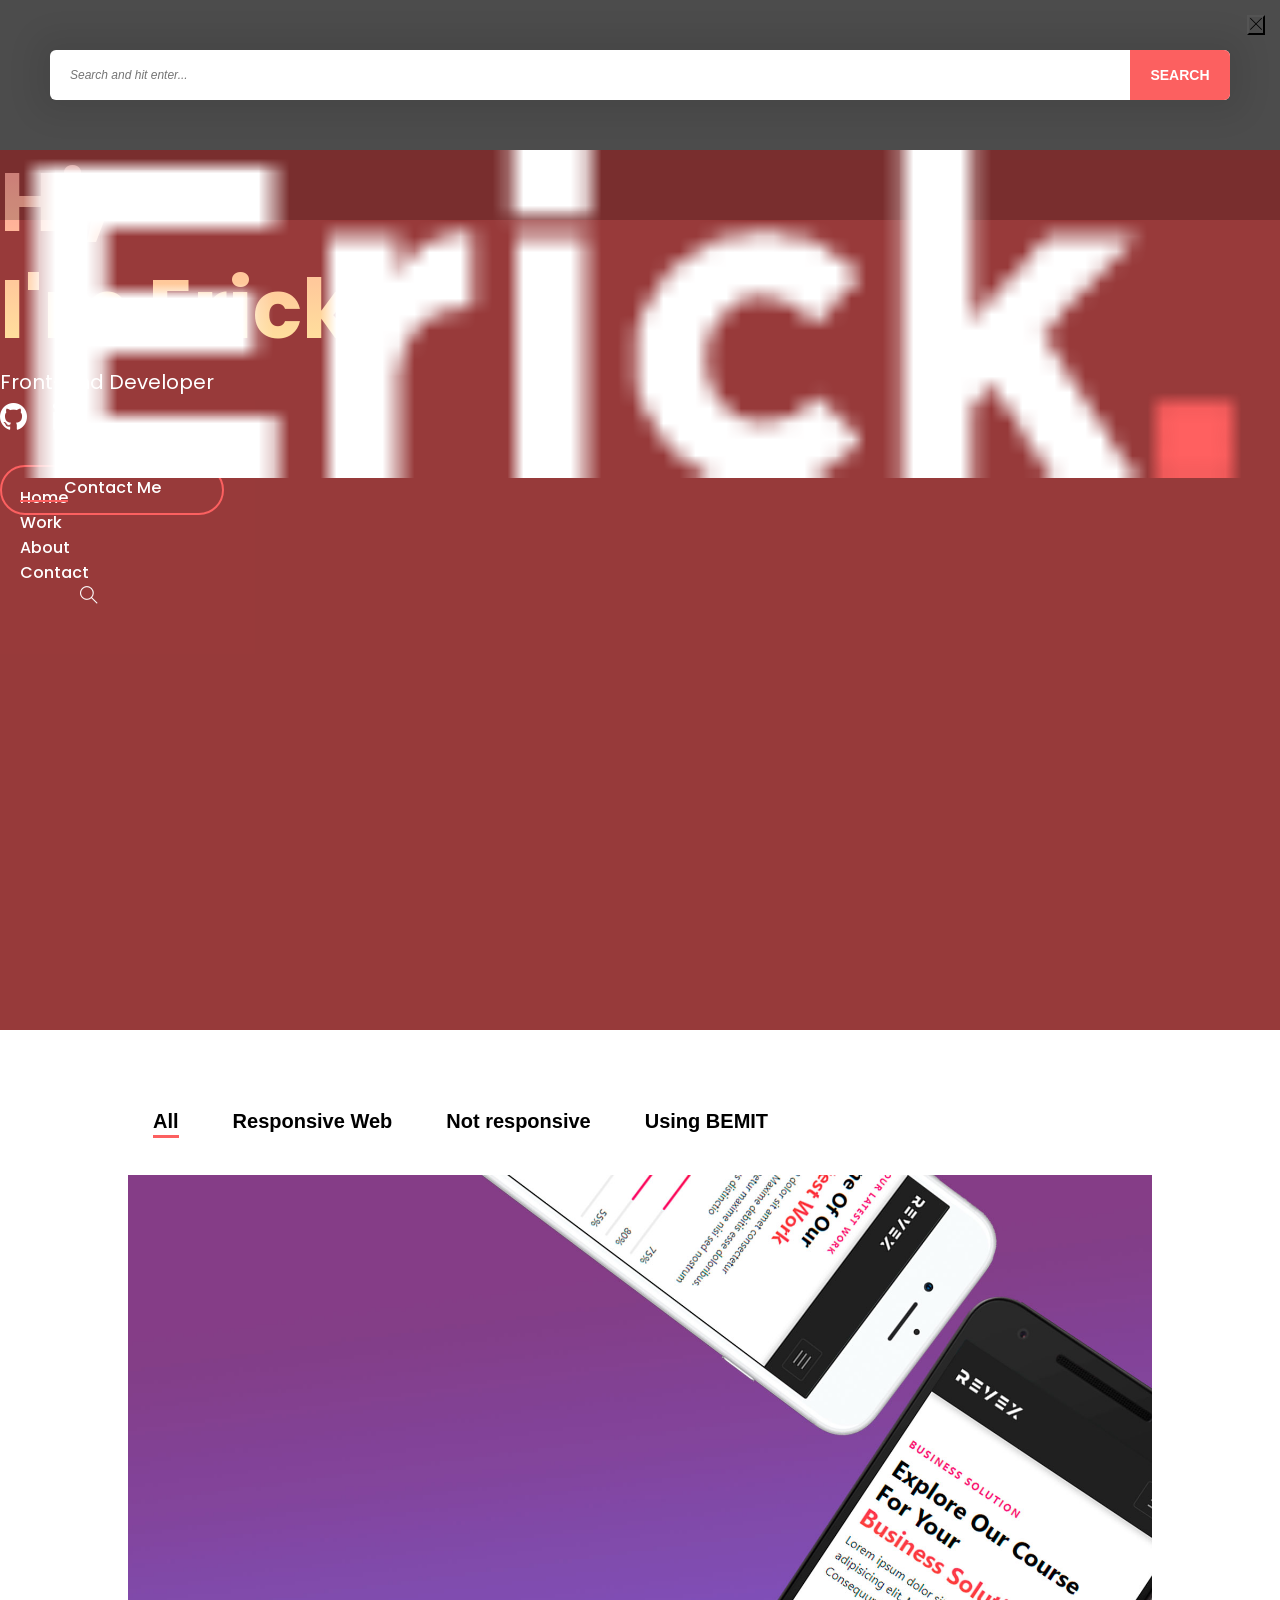
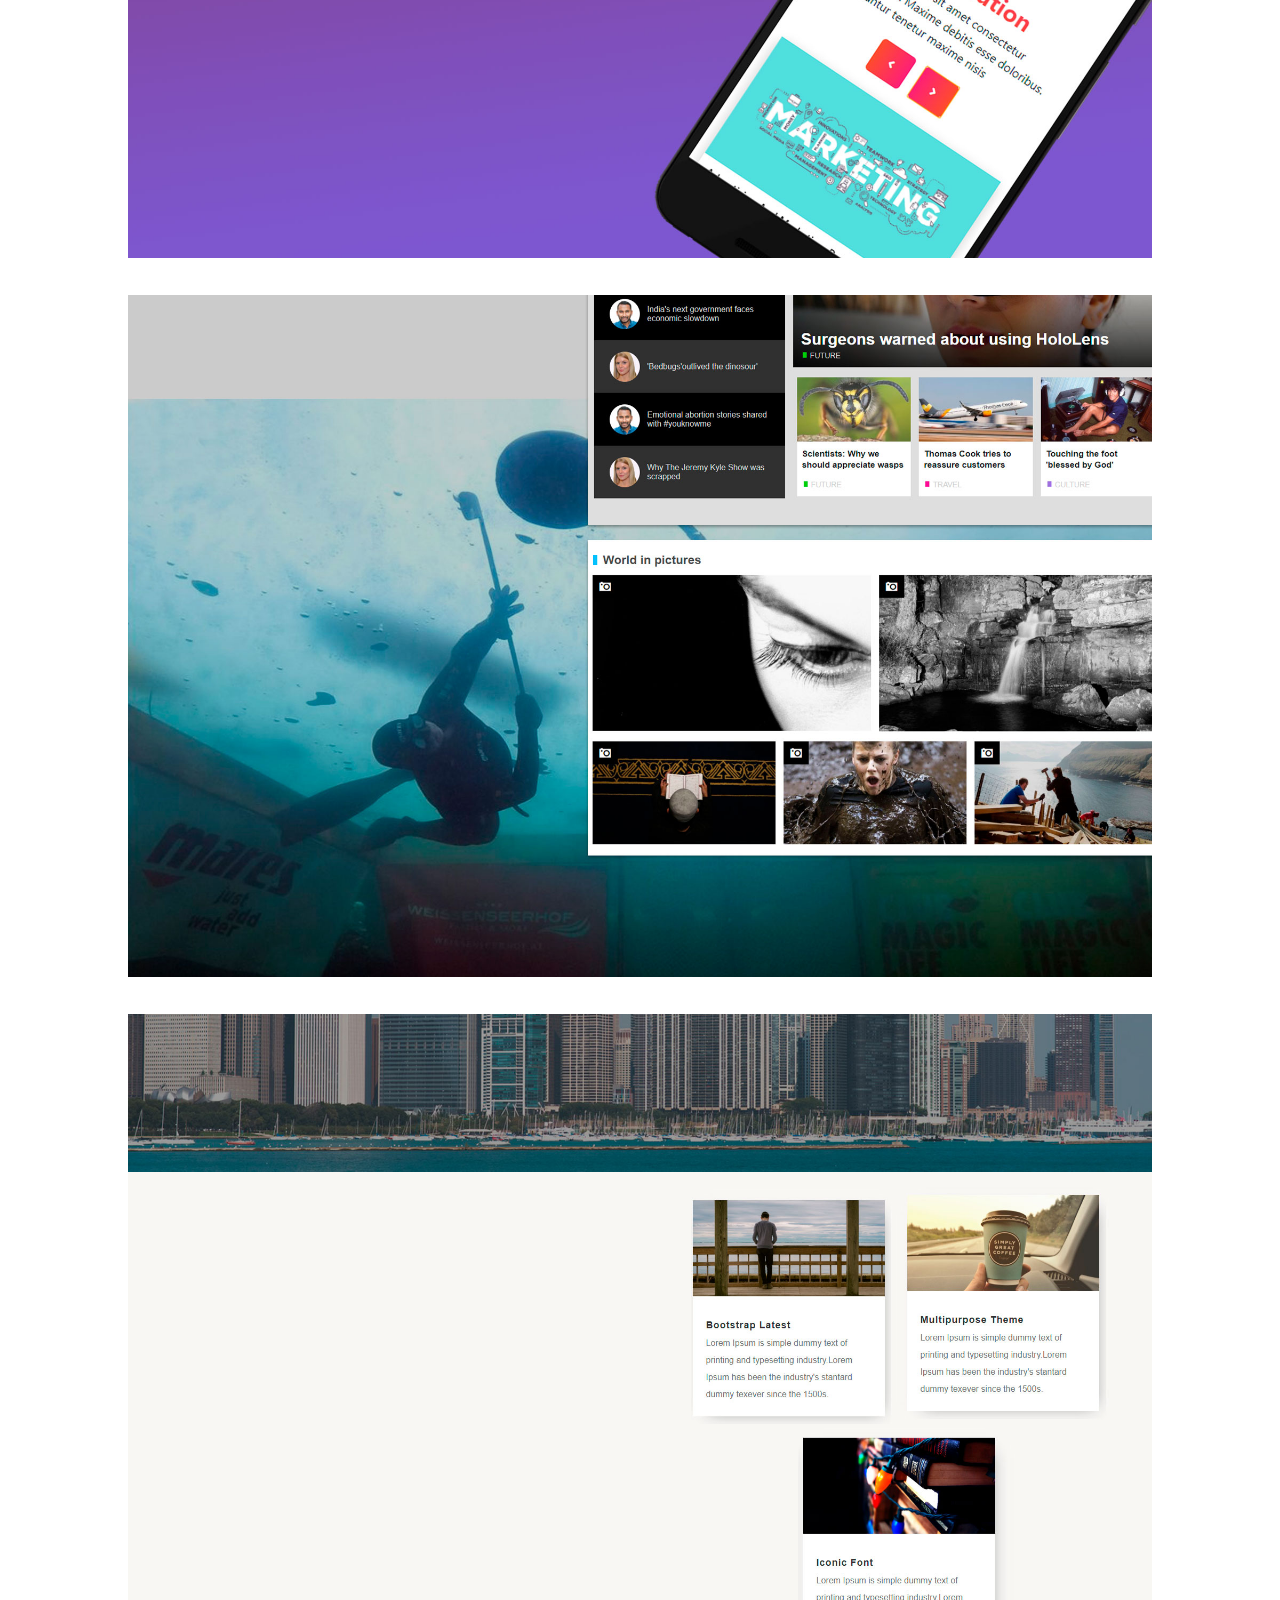
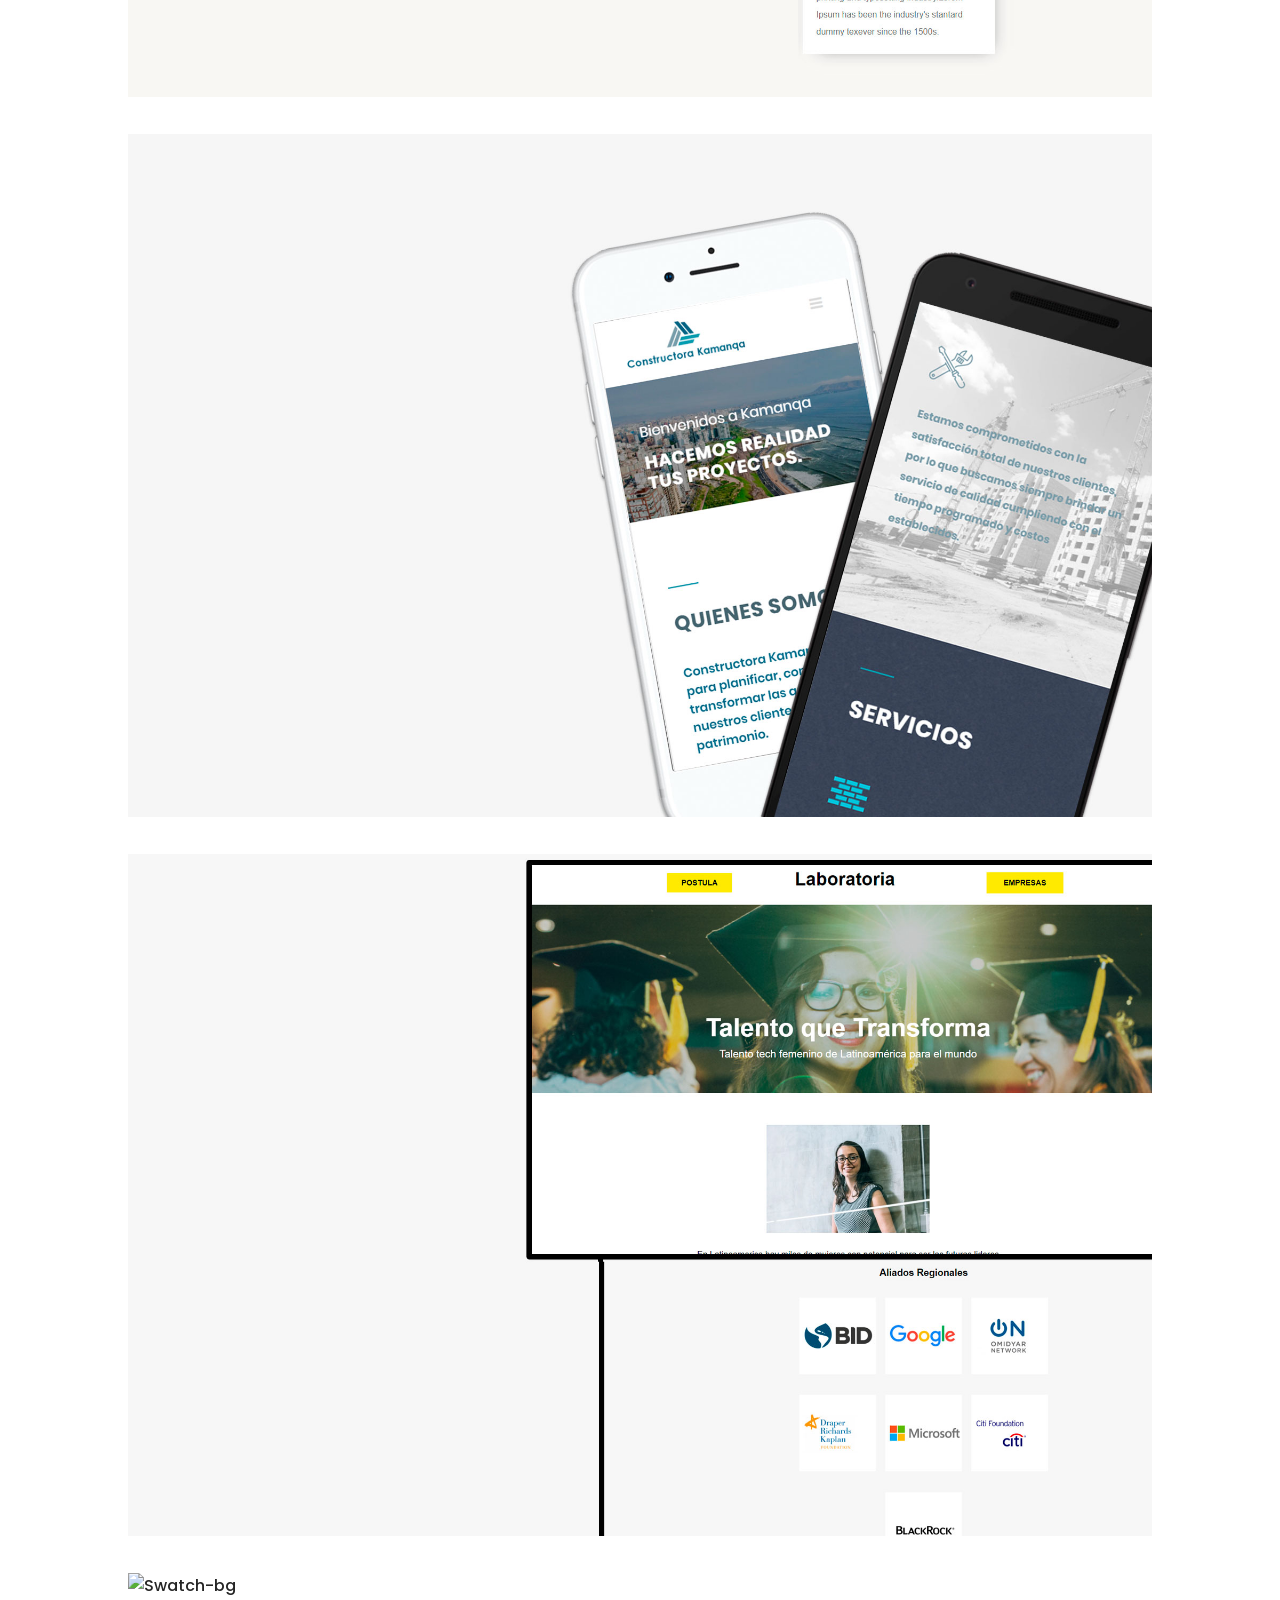
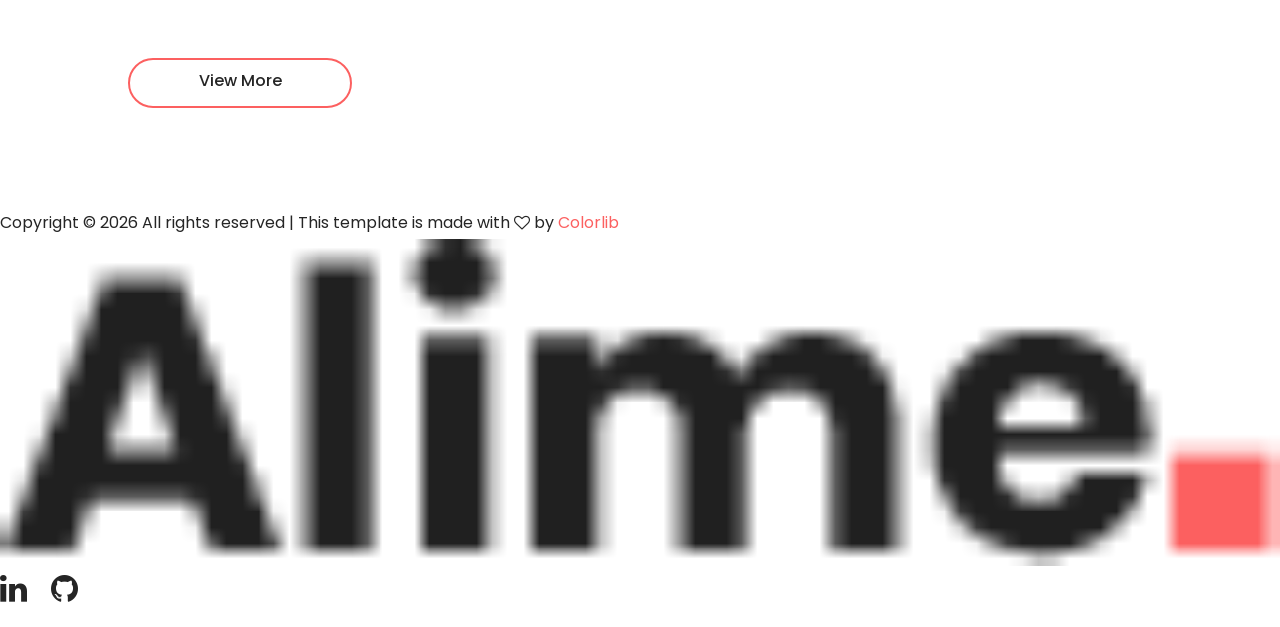
==== commit b9d0957e: "cambios en el about, skills, logo,favicon change subcomentarios test" ====
--- a/index.html
+++ b/index.html
@@ -11,7 +11,7 @@
     <title>Erick - Portfolio</title>
 
     <!-- Favicon -->
-    <link rel="icon" href="./img/core-img/faviElogo.svg" />
+    <link rel="icon" href="./img/core-img/faviElogo.png" />
     <link rel="stylesheet" href="css/font-awesome.min.css">
     <!-- Stylesheet -->
     <link rel="stylesheet" href="style.css" />
@@ -55,7 +55,8 @@
                     <!-- Classy Menu -->
                     <nav class="classy-navbar justify-content-between" id="alimeNav">
                         <!-- Logo -->
-                        <a class="nav-brand" href="./index.html"><img src="./img/core-img/LogoE2.svg" alt="" /></a>
+                        <a class="nav-brand" href="./index.html"><img src="./img/core-img/LogoE2.png"
+                                alt="logoErick" /></a>
 
                         <!-- Navbar Toggler -->
                         <div class="classy-navbar-toggler">
@@ -104,16 +105,18 @@
                         <!-- Welcome Text -->
                         <div class="col-12 col-lg-8 col-xl-6">
                             <div class="welcome-text">
-                                <h2 data-animation="bounceInDown" data-delay="900ms">
+                                <h2 data-animation="bounceInDown" data-delay="700ms">
                                     Hi, <br />I'm Erick
                                 </h2>
                                 <p data-animation="bounceInDown" data-delay="500ms">
                                     Front-end Developer</p>
                                 <div class="social">
-                                    <a class="white" href="https://github.com/Aireck2">
+                                    <a data-animation="bounceInDown" data-delay="300ms" class="white"
+                                        href="https://github.com/Aireck2">
                                         <i class="fa fa-github fa-2x"></i>
                                     </a>
-                                    <a class="white" href="https://www.linkedin.com/in/erick-escriba-arango/">
+                                    <a data-animation="bounceInDown" data-delay="400ms" class="white"
+                                        href="https://www.linkedin.com/in/erick-escriba-arango/">
                                         <i class="fa fa-linkedin fa-2x"></i>
                                     </a>
                                 </div>
--- a/style.css
+++ b/style.css
@@ -1167,6 +1167,28 @@
   z-index: 1;
   margin-top: 50px;
 }
+.why-choose-us-area{
+  padding-bottom: 80px;
+}
+.why-choose-us-area .skills {
+  display: flex;
+ 
+}
+.why-choose-us-area .skills img {
+  width: calc(100% - 40px);
+  -webkit-filter: grayscale(100%) opacity(0.5);
+    filter: grayscale(100%) opacity(0.5);
+    transition: 0.3s ease;
+}
+.why-choose-us-area .skills img:hover{
+  filter: none;
+  cursor: pointer;
+}
+.why-choose-us-area .skills li{
+  margin-bottom: 20px;
+  display: flex;
+  justify-content: center;
+}
 .why-choose-us-content .chosse-us-icon {
   -webkit-transition-duration: 800ms;
   -o-transition-duration: 800ms;
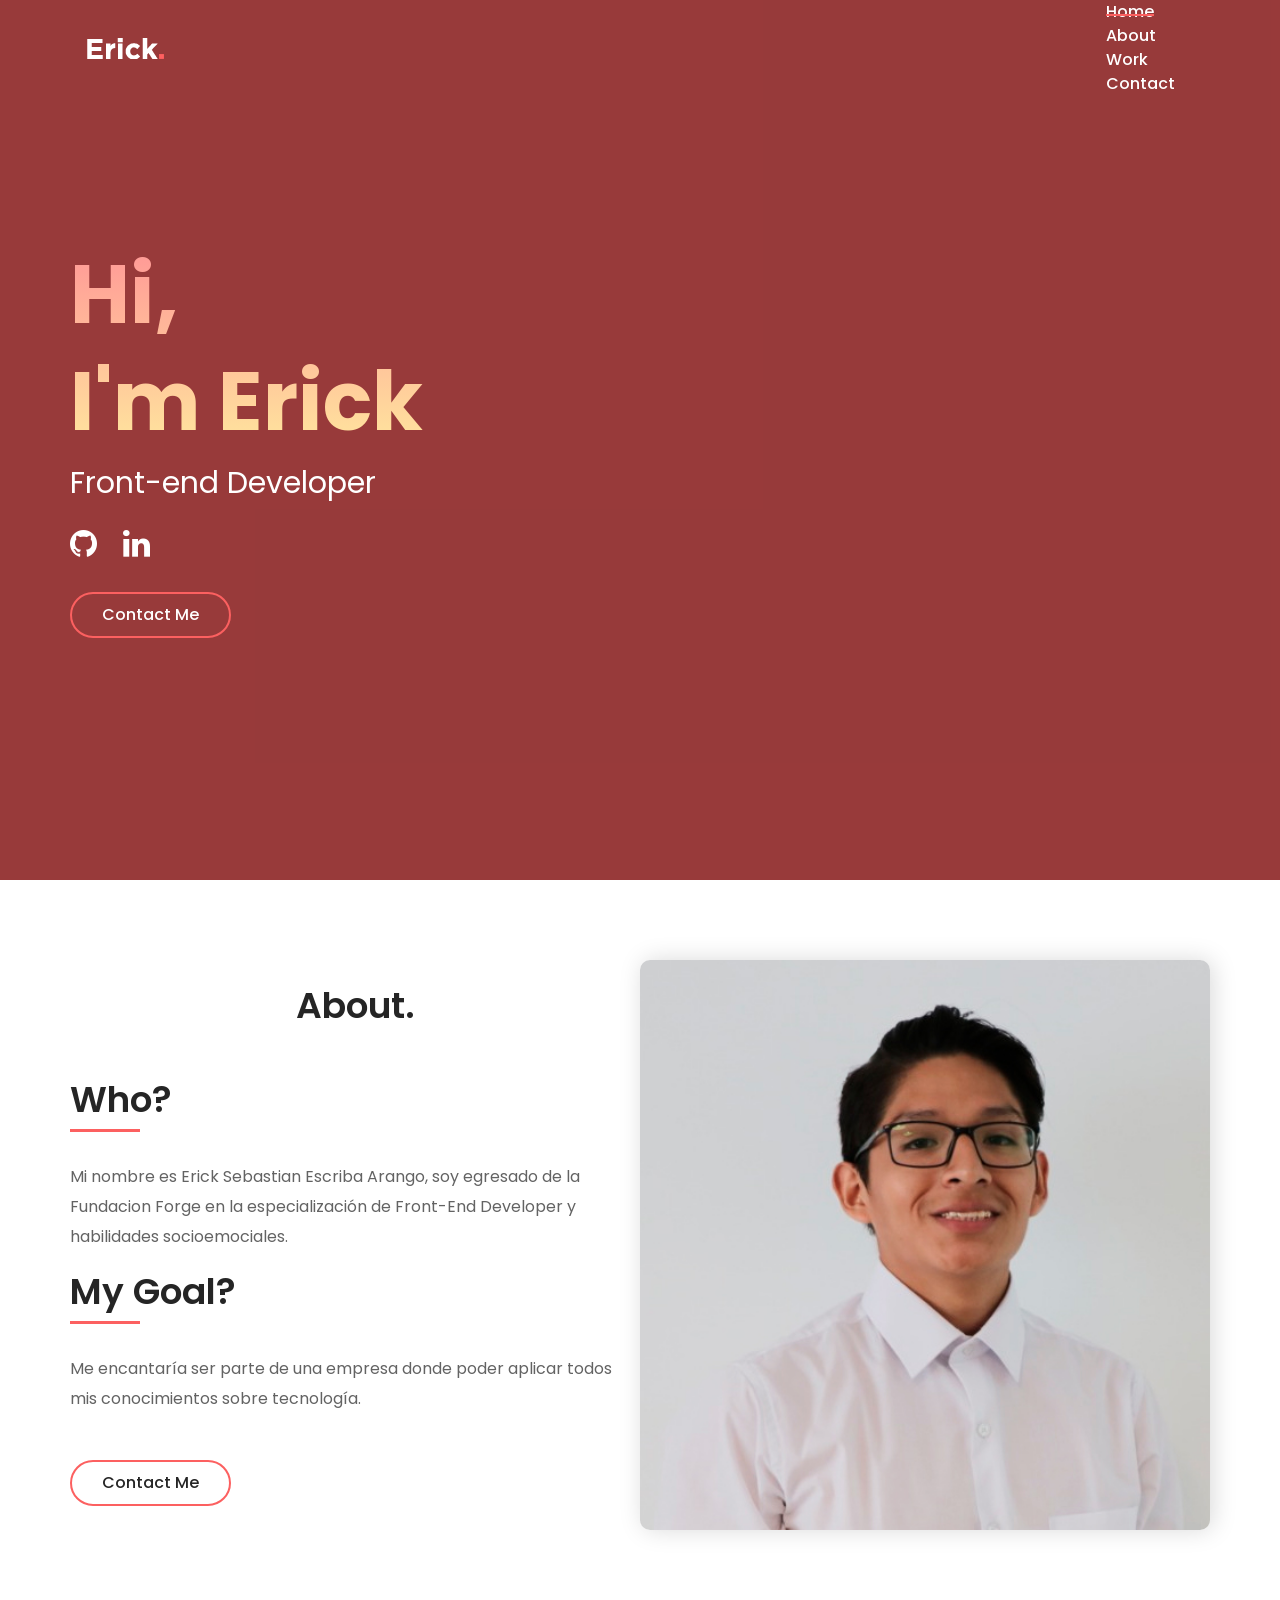
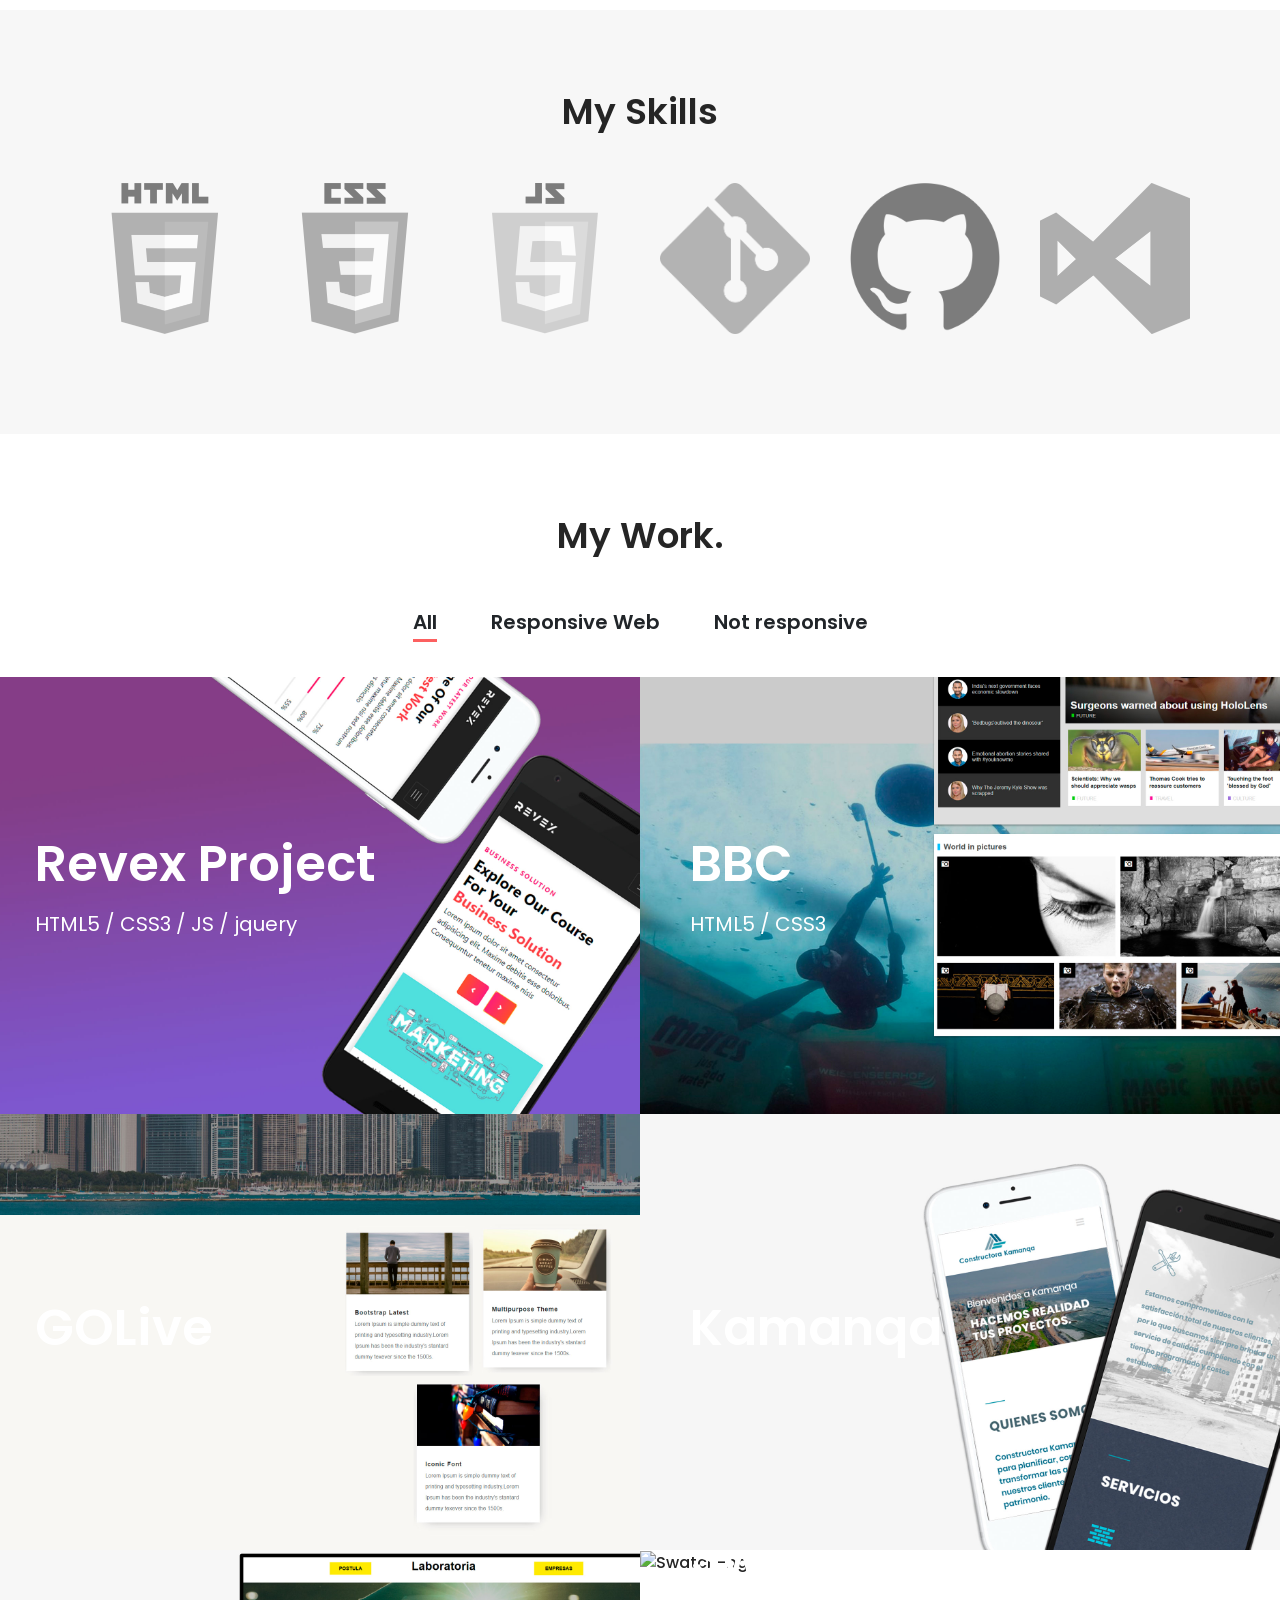
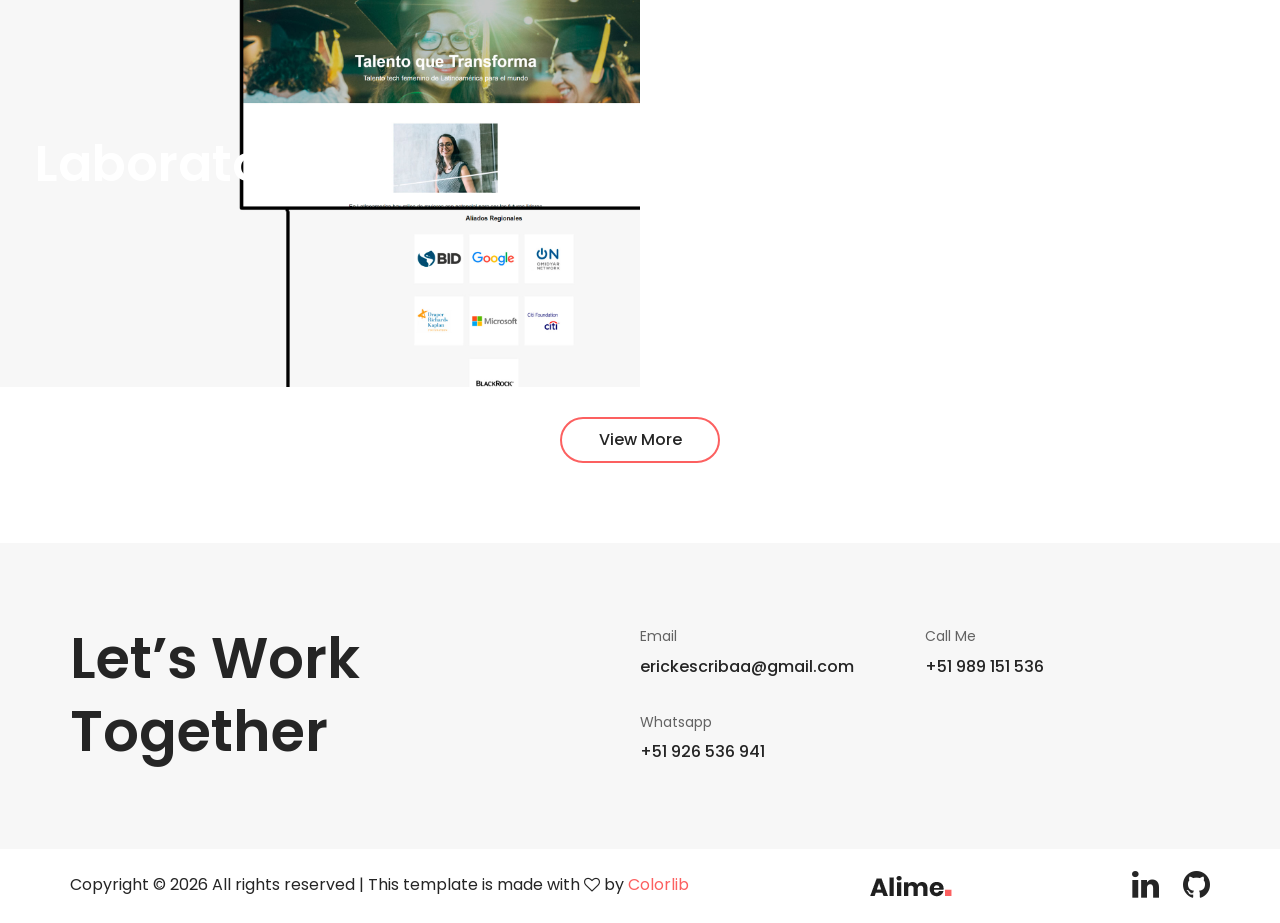
==== commit bc54409c: "Cambios" ====
--- a/index.html
+++ b/index.html
@@ -23,6 +23,7 @@
         <div class="loader"></div>
     </div>
     <!-- /Preloader -->
+
 
     <!-- Top Search Form Area -->
     <div class="top-search-area">
@@ -53,7 +54,7 @@
             <div class="classy-nav-container breakpoint-off">
                 <div class="container">
                     <!-- Classy Menu -->
-                    <nav class="classy-navbar justify-content-between" id="alimeNav">
+                    <nav class="navbar classy-navbar justify-content-between" id="alimeNav">
                         <!-- Logo -->
                         <a class="nav-brand" href="./index.html"><img src="./img/core-img/LogoE2.png"
                                 alt="logoErick" /></a>
@@ -74,17 +75,11 @@
                             <!-- Nav Start -->
                             <div class="classynav">
                                 <ul id="nav">
-                                    <li class="active"><a href="./index.html">Home</a></li>
-                                    <li><a href="./work.html">Work</a></li>
-                                    <li><a href="./about.html">About</a></li>
-
-                                    <li><a href="./contact.html">Contact</a></li>
+                                    <li class="active"><a href="#home">Home</a></li>
+                                    <li><a href="#about">About</a></li>
+                                    <li><a href="#work">Work</a></li>
+                                    <li><a href="#contact">Contact</a></li>
                                 </ul>
-
-                                <!-- Search Icon -->
-                                <div class="search-icon" data-toggle="modal" data-target="#searchModal">
-                                    <i class="ti-search"></i>
-                                </div>
                             </div>
                             <!-- Nav End -->
                         </div>
@@ -96,139 +91,255 @@
     <!-- Header Area End -->
 
     <!-- Welcome Area Start -->
-    <section class="welcome-area">
-        <div class="welcome-slides owl-carousel">
-            <!-- Single Slide -->
-            <div class="single-welcome-slide bg-img bg-overlay" style="background-image: url(img/core-img/banner.jpg);">
-                <div class="container h-100">
-                    <div class="row h-100 align-items-center">
-                        <!-- Welcome Text -->
-                        <div class="col-12 col-lg-8 col-xl-6">
-                            <div class="welcome-text">
-                                <h2 data-animation="bounceInDown" data-delay="700ms">
-                                    Hi, <br />I'm Erick
-                                </h2>
-                                <p data-animation="bounceInDown" data-delay="500ms">
-                                    Front-end Developer</p>
-                                <div class="social">
-                                    <a data-animation="bounceInDown" data-delay="300ms" class="white"
-                                        href="https://github.com/Aireck2">
-                                        <i class="fa fa-github fa-2x"></i>
-                                    </a>
-                                    <a data-animation="bounceInDown" data-delay="400ms" class="white"
-                                        href="https://www.linkedin.com/in/erick-escriba-arango/">
-                                        <i class="fa fa-linkedin fa-2x"></i>
-                                    </a>
-                                </div>
-
-
-                                <div class="hero-btn-group" data-animation="bounceInDown" data-delay="100ms">
-                                    <a href="contact.html" class="btn alime-btn mb-3 mb-sm-0 mr-4">Contact me</a>
-                                </div>
-                            </div>
-                        </div>
-                    </div>
-                </div>
-            </div>
-
-            <!-- Single Slide -->
-        </div>
+    <section id="home" class="welcome-area">
+
+        <!-- Single Slide -->
+        <div class="single-welcome-slide bg-img bg-overlay" style="background-image: url(img/core-img/banner.jpg);">
+            <div class="container h-100">
+                <div class="row h-100 align-items-center">
+                    <!-- Welcome Text -->
+                    <div class="col-12 col-lg-8 col-xl-6">
+                        <div class="welcome-text">
+                            <h2 data-animation="bounceInDown" data-delay="700ms">
+                                Hi, <br />I'm Erick
+                            </h2>
+                            <p data-animation="bounceInDown" data-delay="500ms">
+                                Front-end Developer</p>
+                            <div class="social">
+                                <a data-animation="bounceInDown" data-delay="300ms" class="white"
+                                    href="https://github.com/Aireck2">
+                                    <i class="fa fa-github fa-2x"></i>
+                                </a>
+                                <a data-animation="bounceInDown" data-delay="400ms" class="white"
+                                    href="https://www.linkedin.com/in/erick-escriba-arango/">
+                                    <i class="fa fa-linkedin fa-2x"></i>
+                                </a>
+                            </div>
+
+
+                            <div class="hero-btn-group" data-animation="bounceInDown" data-delay="100ms">
+                                <a href="mailto:erickescribaa@gmail.com" class="btn alime-btn mb-3 mb-sm-0 mr-4">Contact
+                                    me</a>
+                            </div>
+                        </div>
+                    </div>
+                </div>
+            </div>
+        </div>
+
+        <!-- Single Slide -->
+
     </section>
     <!-- Welcome Area End -->
-
-    <!-- Gallery Area Start -->
-    <div class="alime-portfolio-area section-padding-80 clearfix">
-        <div class="container-fluid">
+    <!-- About Us Area Start -->
+    <div id="about" class="about-us-area section-padding-80-0 clearfix">
+        <div class="container">
+            <div class="row align-items-center">
+                <div class="col-12 col-lg-6">
+                    <div class="section-heading text-center wow fadeInUp" data-wow-delay="100ms">
+                        <h2>About.</h2>
+                    </div>
+                    <div class="about-us-content mb-80">
+                        <h3 class="wow fadeInUp" data-wow-delay="100ms">Who?</h3>
+                        <div class="line wow fadeInUp" data-wow-delay="200ms"></div>
+                        <p class="wow fadeInUp" data-wow-delay="300ms">
+                            Mi nombre es Erick Sebastian Escriba Arango, soy egresado de la Fundacion Forge en la
+                            especialización de Front-End Developer y habilidades socioemociales.
+                        </p>
+                        <h3 class="wow fadeInUp" data-wow-delay="100ms">My Goal?</h3>
+                        <div class="line wow fadeInUp" data-wow-delay="200ms"></div>
+                        <p class="wow fadeInUp" data-wow-delay="400ms">
+                            Me encantaría ser parte de
+                            una empresa donde poder aplicar todos mis conocimientos sobre
+                            tecnología.
+                        </p>
+                        <a class="btn alime-btn btn-2 mt-30 wow fadeInUp" data-wow-delay="500ms"
+                            href="contact.html">Contact Me</a>
+                    </div>
+                </div>
+                <div class="col-12 col-lg-6">
+                    <div class="about-video-area mb-80 wow fadeInUp" data-wow-delay="100ms">
+                        <img src="img/bg-img/Foto.jpg" alt="">
+                    </div>
+                </div>
+            </div>
+        </div>
+    </div>
+    <!-- About Us Area End -->
+
+    <!-- Why Choose Us Area Start -->
+    <section class="why-choose-us-area bg-gray section-padding-80-0 clearfix">
+        <div class="container">
             <div class="row">
                 <div class="col-12">
-                    <!-- Projects Menu -->
-                    <div class="alime-projects-menu">
-                        <div class="portfolio-menu text-center">
-                            <button class="btn active" data-filter="*">All</button>
-                            <button class="btn" data-filter=".human">Responsive Web</button>
-                            <button class="btn" data-filter=".nature">
-                                Not responsive
-                            </button>
-                            <button class="btn" data-filter=".country">Using BEMIT</button>
-                            <!--    <button class="btn" data-filter=".video">Video</button> -->
-                        </div>
-                    </div>
-                </div>
-            </div>
-
-            <div class="row alime-portfolio">
-                <!-- Single Gallery Item -->
-                <a href="https://aireck2.github.io/RevexProject/">
-                    <div class="col-12 col-md-6  col-lg-6 single_gallery_item human country mb-30 wow fadeInUp"
-                        data-wow-delay="100ms">
-                        <div class="single-portfolio-content">
-                            <img src="img/worksImages/Revex.jpg" alt="revex" />
-                        </div>
-                    </div>
-                </a>
-
-                <!-- Single Gallery Item -->
-                <a href="https://aireck2.github.io/BBC/">
-                    <div class="col-12 col-md-6 col-lg-6 single_gallery_item video nature mb-30 wow fadeInUp"
-                        data-wow-delay="300ms">
-                        <div class="single-portfolio-content">
-                            <img src="img/worksImages/BBC.jpg" alt="BBC-bg" />
-
-                        </div>
-                    </div>
-                </a>
-
-                <!-- Single Gallery Item -->
-                <a href="">
-                    <div class="col-12 col-md-6 col-lg-6 single_gallery_item nature mb-30 wow fadeInUp"
-                        data-wow-delay="500ms">
-                        <div class="single-portfolio-content">
-                            <img src="img/worksImages/GOLive.jpg" alt="GOLive" />
-                        </div>
-                    </div>
-                </a>
-
-                <!-- Single Gallery Item -->
-                <a href="">
-                    <div class="col-12 col-md-6 col-lg-6 single_gallery_item nature mb-30 wow fadeInUp"
-                        data-wow-delay="700ms">
-                        <div class="single-portfolio-content">
-                            <img src="img/worksImages/Kamanqa.jpg" alt="Kamanqa" />
-                        </div>
-                    </div>
-                </a>
-                <a href="">
-                    <div class="col-12 col-md-6 col-lg-6 single_gallery_item nature mb-30 wow fadeInUp"
-                        data-wow-delay="100ms">
-                        <div class="single-portfolio-content">
-                            <img src="img/worksImages/Laboratoria.jpg" alt="Laboratoria" />
-                        </div>
-                    </div>
-                </a>
-
-                <!-- Single Gallery Item -->
-
-                <!-- Single Gallery Item -->
-                <a href="">
-                    <div class="col-12 col-md-6 col-lg-6 single_gallery_item video human country mb-30 wow fadeInUp"
-                        data-wow-delay="300ms">
-                        <div class="single-portfolio-content">
-                            <img src="img/worksImages/Swatch2.gif" alt="Swatch-bg" />
-                        </div>
-                    </div>
-                </a>
-
-                <!-- Single Gallery Item -->
-            </div>
-
+                    <div class="section-heading text-center wow fadeInUp" data-wow-delay="100ms">
+                        <h2>My Skills</h2>
+                    </div>
+                </div>
+            </div>
+
+            <div class="row skills">
+                <!-- Single Why Choose Area -->
+                <li class="col-4 col-lg-2 wow fadeInUp"><img src="img/img about/HTML5.png" alt="HTML5"></li>
+                <li class="col-4 col-lg-2 wow fadeInUp "><img src="img/img about/CSS.png" alt="CSS"></li>
+                <li class="col-4 col-lg-2 wow fadeInUp "><img src="img/img about/JS.png" alt="JS"></li>
+                <li class="col-4 col-lg-2 wow fadeInUp"><img src="img/img about/git.png" alt="git"></li>
+                <li class="col-4 col-lg-2 wow fadeInUp"><img src="img/img about/github.png" alt="github"></li>
+                <li class="col-4 col-lg-2  wow fadeInUp "><img src="img/img about/VISUALSTUDIO.png" alt="VISUALSTUDIO">
+                </li>
+
+
+
+            </div>
+    </section>
+    <!-- Why Choose  us Area End -->
+
+
+
+
+
+    <!-- Work Area Start -->
+    <div id="work" class="alime-portfolio-area section-padding-80 clearfix">
+
+        <div class="row">
+            <div class="col-12">
+                <div class="section-heading text-center wow fadeInUp" data-wow-delay="100ms">
+                    <h2>My Work.</h2>
+                </div>
+                <!-- Projects Menu -->
+                <div class="alime-projects-menu">
+                    <div class="portfolio-menu text-center">
+                        <button class="btn active" data-filter="*">All</button>
+                        <button class="btn" data-filter=".human">Responsive Web</button>
+                        <button class="btn" data-filter=".nature">
+                            Not responsive
+                        </button>
+                        <!-- <button class="btn" data-filter=".country">Using BEMIT</button> -->
+                        <!--    <button class="btn" data-filter=".video">Video</button> -->
+                    </div>
+                </div>
+            </div>
+        </div>
+
+        <div class="row alime-portfolio">
+            <!-- Single Gallery Item -->
+            <a href="https://aireck2.github.io/RevexProject/" target="_blank">
+                <div class="col-12 col-md-6  col-lg-6 single_gallery_item human country wow fadeInUp"
+                    data-wow-delay="100ms">
+                    <div class="single-portfolio-content">
+                        <img src="img/worksImages/Revex.jpg" alt="revex" />
+                        <div class="hover-content">
+                            <div>
+                                <h4>Revex Project</h4>
+                                <p>HTML5 / CSS3 / JS / jquery</p>
+                            </div>
+                        </div>
+                    </div>
+                </div>
+            </a>
+
+            <!-- Single Gallery Item -->
+            <a href="https://aireck2.github.io/BBC/" target="_blank">
+                <div class="col-12 col-md-6 col-lg-6 single_gallery_item nature wow fadeInUp" data-wow-delay="200ms">
+                    <div class="single-portfolio-content">
+                        <img src="img/worksImages/BBC.jpg" alt="BBC-bg" />
+                        <div class="hover-content">
+                            <div>
+                                <h4>BBC</h4>
+                                <p>HTML5 / CSS3 </p>
+                            </div>
+                        </div>
+
+                    </div>
+                </div>
+            </a>
+
+            <!-- Single Gallery Item -->
+            <a href="https://aireck2.github.io/GOLive/" target="_blank">
+                <div class="col-12 col-md-6 col-lg-6 single_gallery_item nature wow fadeInUp" data-wow-delay="300ms">
+                    <div class="single-portfolio-content">
+                        <img src="img/worksImages/GOLive.jpg" alt="GOLive" />
+                        <div class="hover-content">
+                            <h4>GOLive</h4>
+                        </div>
+                    </div>
+                </div>
+            </a>
+
+            <!-- Single Gallery Item -->
+            <a href="https://aireck2.github.io/Kamanqa/" target="_blank">
+                <div class="col-12 col-md-6 col-lg-6 single_gallery_item nature  wow fadeInUp" data-wow-delay="400ms">
+                    <div class="single-portfolio-content">
+                        <img src="img/worksImages/Kamanqa.jpg" alt="Kamanqa" />
+                        <div class="hover-content">
+                            <h4>Kamanqa</h4>
+                        </div>
+                    </div>
+                </div>
+            </a>
+            <a href="https://aireck2.github.io/Laboratoria/" target="_blank">
+                <div class="col-12 col-md-6 col-lg-6 single_gallery_item nature wow fadeInUp" data-wow-delay="500ms">
+                    <div class="single-portfolio-content">
+                        <img src="img/worksImages/Laboratoria.jpg" alt="Laboratoria" />
+                        <div class="hover-content">
+                            <h4>Laboratoria.la</h4>
+                        </div>
+                    </div>
+                </div>
+            </a>
+
+            <!-- Single Gallery Item -->
+            <a href="https://aireck2.github.io/Swatch/" target="_blank">
+                <div class="col-12 col-md-6 col-lg-6 single_gallery_item  nature wow fadeInUp" data-wow-delay="200ms">
+                    <div class="single-portfolio-content">
+                        <img src="img/worksImages/Swatch2.gif" alt="Swatch-bg" />
+                        <div class="hover-content">
+                            <h4>Swatch</h4>
+                        </div>
+                    </div>
+                </div>
+            </a>
+
+        </div>
+
+        <div class="row">
+            <div class="col-12 text-center wow fadeInUp" data-wow-delay="700ms">
+                <a href="work.html" class="btn alime-btn btn-2 mt-15">View More</a>
+            </div>
+        </div>
+
+    </div>
+    <!-- Work Area End -->
+    <!-- Contact Area Start -->
+    <div id="contact" class="contact-area section-padding-80-50 bg-gray">
+        <div class="container">
             <div class="row">
-                <div class="col-12 text-center wow fadeInUp" data-wow-delay="700ms">
-                    <a href="work.html" class="btn alime-btn btn-2 mt-15">View More</a>
+                <div class="col-12 col-lg-6">
+                    <h2 class="contact-title mb-30">Let’s Work <br />Together</h2>
+                </div>
+                <div class="col-12 col-md-6 col-lg-3">
+                    <!-- Contact Info -->
+                    <div class="contact-info mb-30">
+                        <p>Email</p>
+                        <a href="mailto:erickescribaa@gmail.com">erickescribaa@gmail.com</a>
+                    </div>
+                    <!-- Contact Info -->
+                    <div class="contact-info mb-30">
+                        <p>Whatsapp</p>
+                        <a href="telf:+51926536941">+51 926 536 941</a>
+                    </div>
+                </div>
+                <div class="col-12 col-md-6 col-lg-3">
+                    <!-- Contact Info -->
+                    <div class="contact-info mb-30">
+                        <p>Call Me</p>
+                        <a href="telf:+51989151536">+51 989 151 536</a>
+                    </div>
                 </div>
             </div>
         </div>
     </div>
-    <!-- Gallery Area End -->
+    <!-- Contact Area End -->
 
     <!-- Footer Area Start -->
     <footer class="footer-area">
@@ -270,10 +381,14 @@
             </div>
         </div>
     </footer>
+
     <!-- Footer Area End -->
 
     <!-- **** All JS Files ***** -->
     <!-- jQuery 2.2.4 -->
+    <script src="https://code.jquery.com/jquery-3.4.1.min.js"
+        integrity="sha256-CSXorXvZcTkaix6Yvo6HppcZGetbYMGWSFlBw8HfCJo=" crossorigin="anonymous"></script>
+    <script src="js/main.js"></script>
     <script src="js/jquery.min.js"></script>
     <!-- Popper -->
     <script src="js/popper.min.js"></script>
--- a/style.css
+++ b/style.css
@@ -46,6 +46,7 @@
   margin: 0;
   padding: 0;
 }
+
 
 body {
   font-family: "Poppins", sans-serif;
@@ -784,7 +785,7 @@
   -o-transition-duration: 500ms;
   transition-duration: 500ms;
   height: 70px;
-  background-color: rgba(0, 0, 0, 0.2);
+  
 }
 .main-header-area.sticky {
   background-color: #000000;
@@ -911,7 +912,7 @@
 }
 .single-welcome-slide .welcome-text p {
   color: #ffffff;
-  font-size: 20px;
+  font-size: 30px;
   display: block;
 }
 .single-welcome-slide .welcome-text .hero-mail-contact {
@@ -2023,19 +2024,26 @@
   transition-duration: 500ms;
 }
 .single-portfolio-content .hover-content {
-  -webkit-transition-duration: 500ms;
-  -o-transition-duration: 500ms;
-  transition-duration: 500ms;
+
   position: absolute;
   width: 100%;
   height: 100%;
   top: 0;
   left: 0;
   right: 0;
-  background-color: rgba(0, 0, 0, 0.6);
-  opacity: 0;
-  visibility: hidden;
   z-index: 10;
+  display: flex;
+  justify-content: flex-start;
+  align-items: center;  
+}
+.single-portfolio-content .hover-content h4,
+.single-portfolio-content .hover-content p{
+  color: #ffffff;
+  padding-left: 50px;
+  font-size: 50px;
+}
+.single-portfolio-content .hover-content p{
+  font-size: 20px;
 }
 .single-portfolio-content .hover-content a {
   position: absolute;
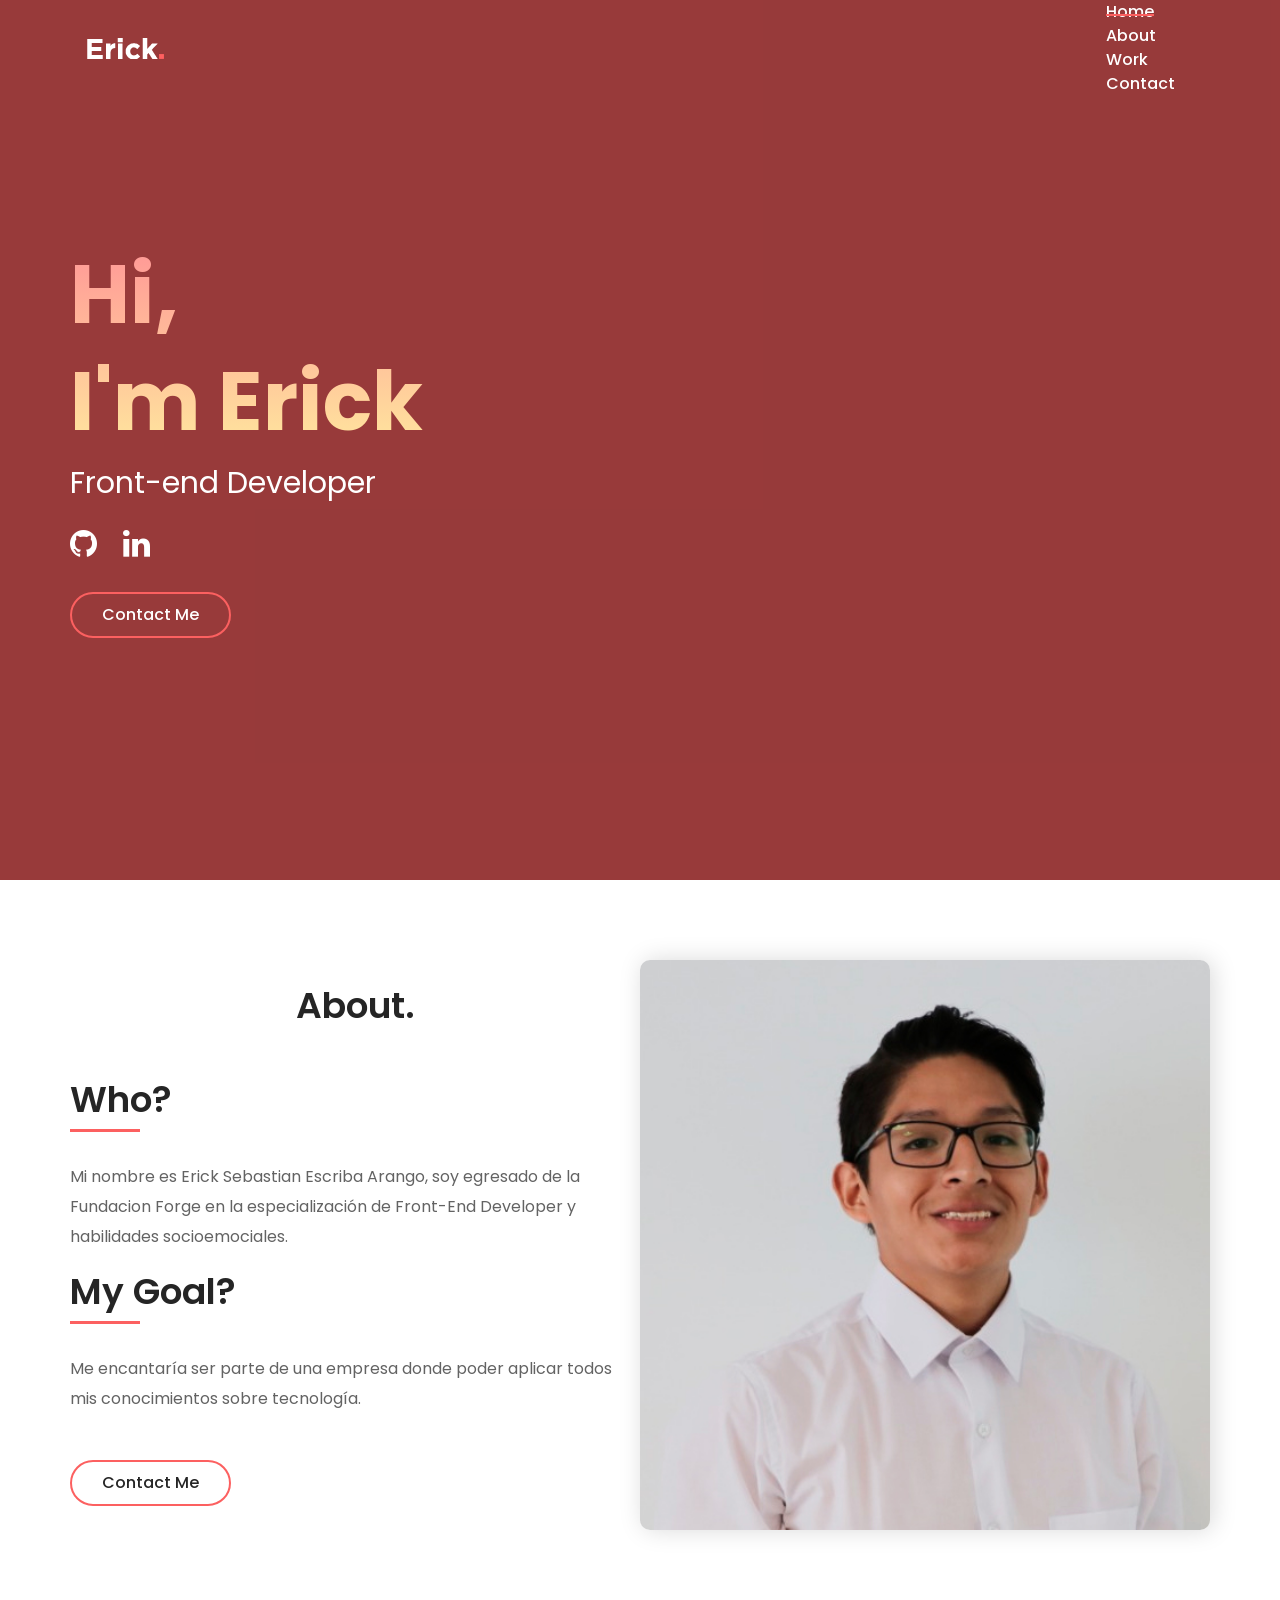
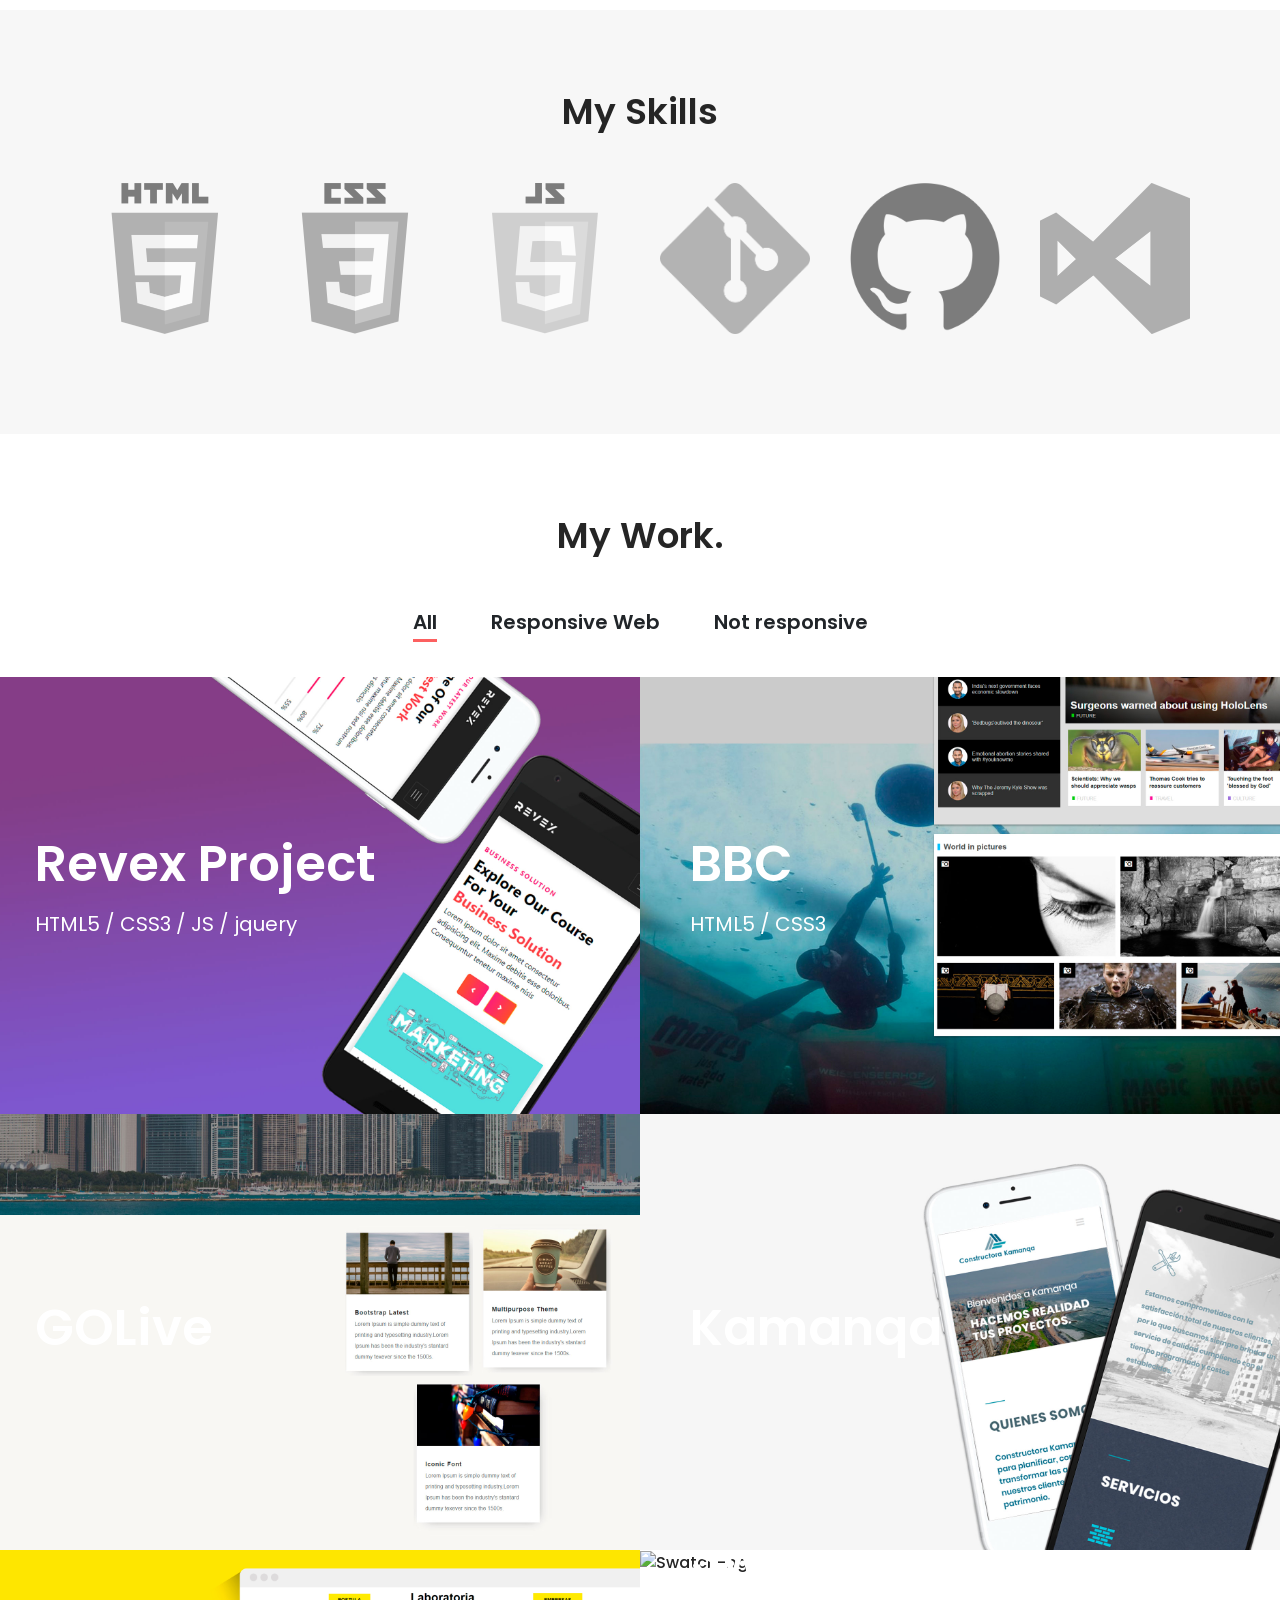
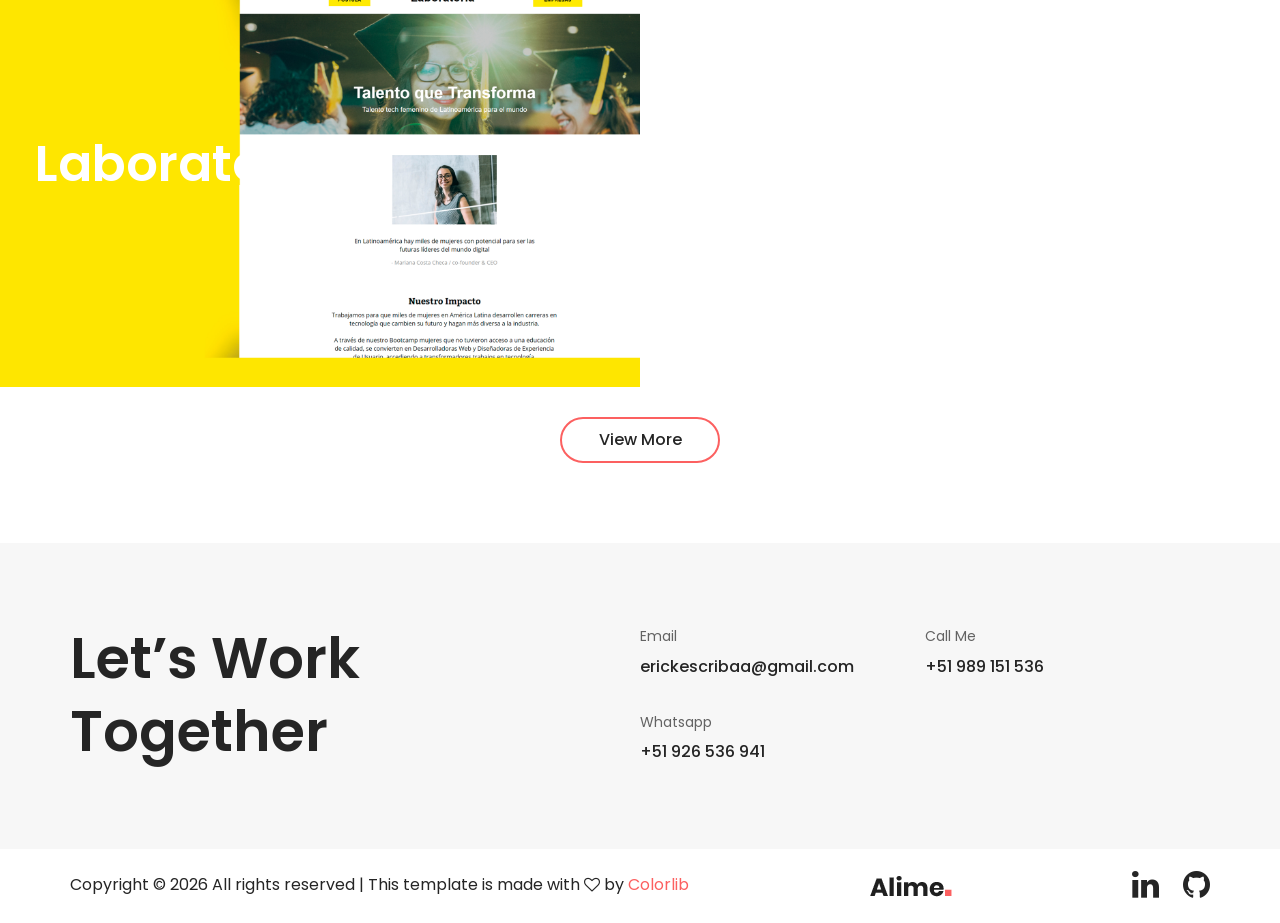
==== commit 023d9f22: "cambio de laboratia.img" ====
--- a/index.html
+++ b/index.html
@@ -280,7 +280,7 @@
             <a href="https://aireck2.github.io/Laboratoria/" target="_blank">
                 <div class="col-12 col-md-6 col-lg-6 single_gallery_item nature wow fadeInUp" data-wow-delay="500ms">
                     <div class="single-portfolio-content">
-                        <img src="img/worksImages/Laboratoria.jpg" alt="Laboratoria" />
+                        <img src="img/worksImages/Laboratoria2.jpg" alt="Laboratoria" />
                         <div class="hover-content">
                             <h4>Laboratoria.la</h4>
                         </div>
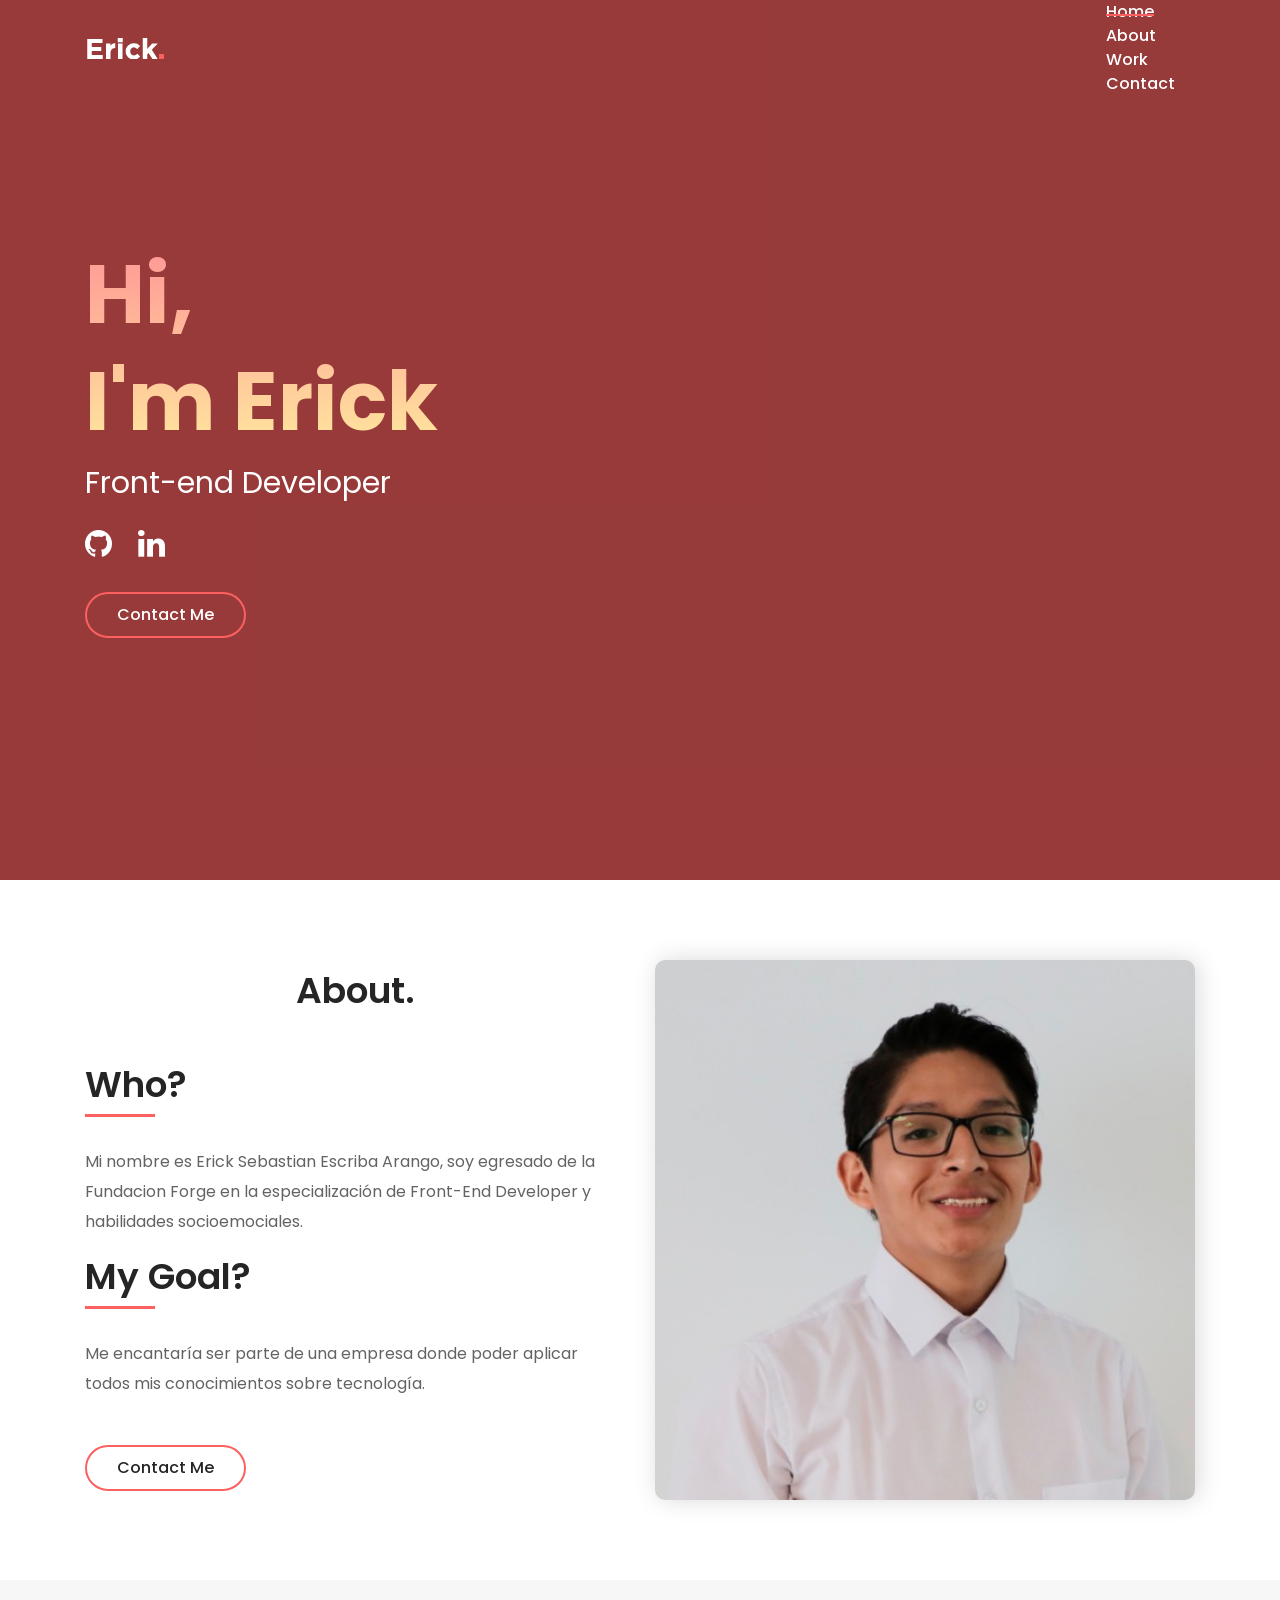
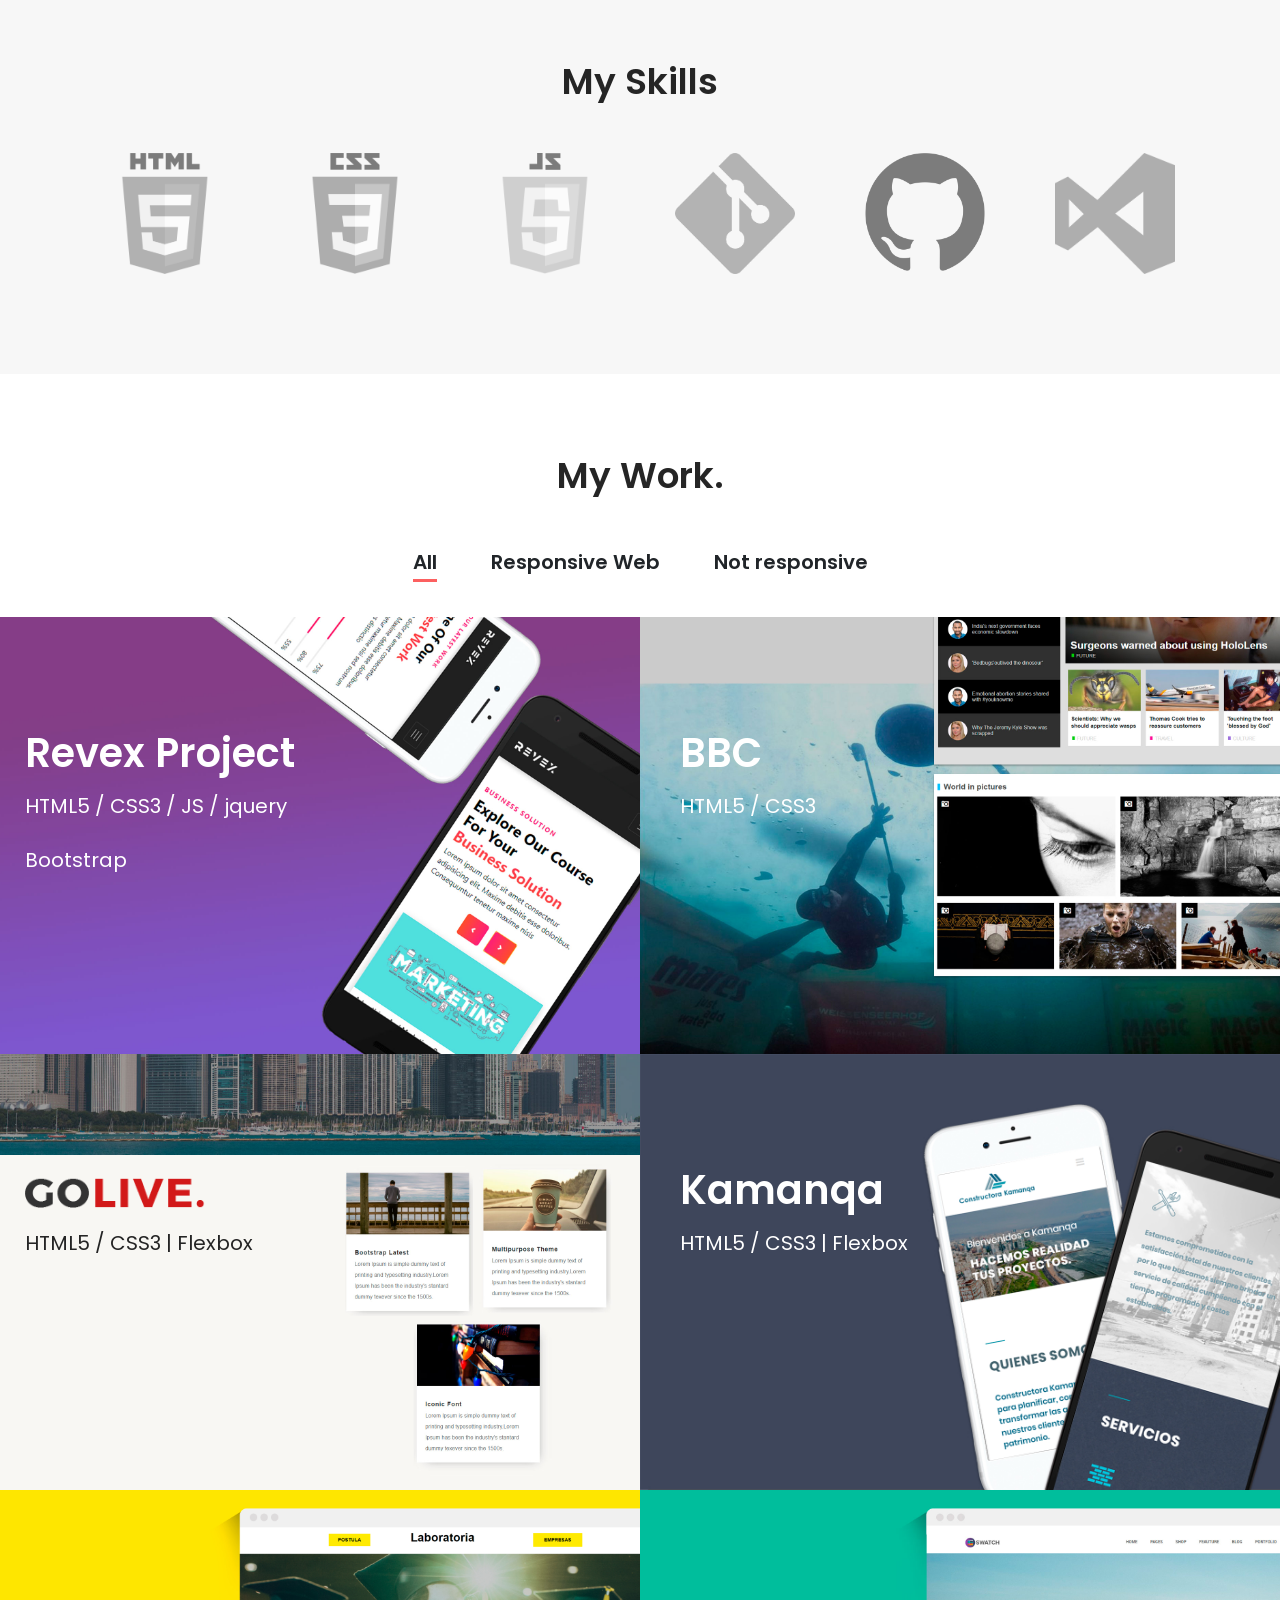
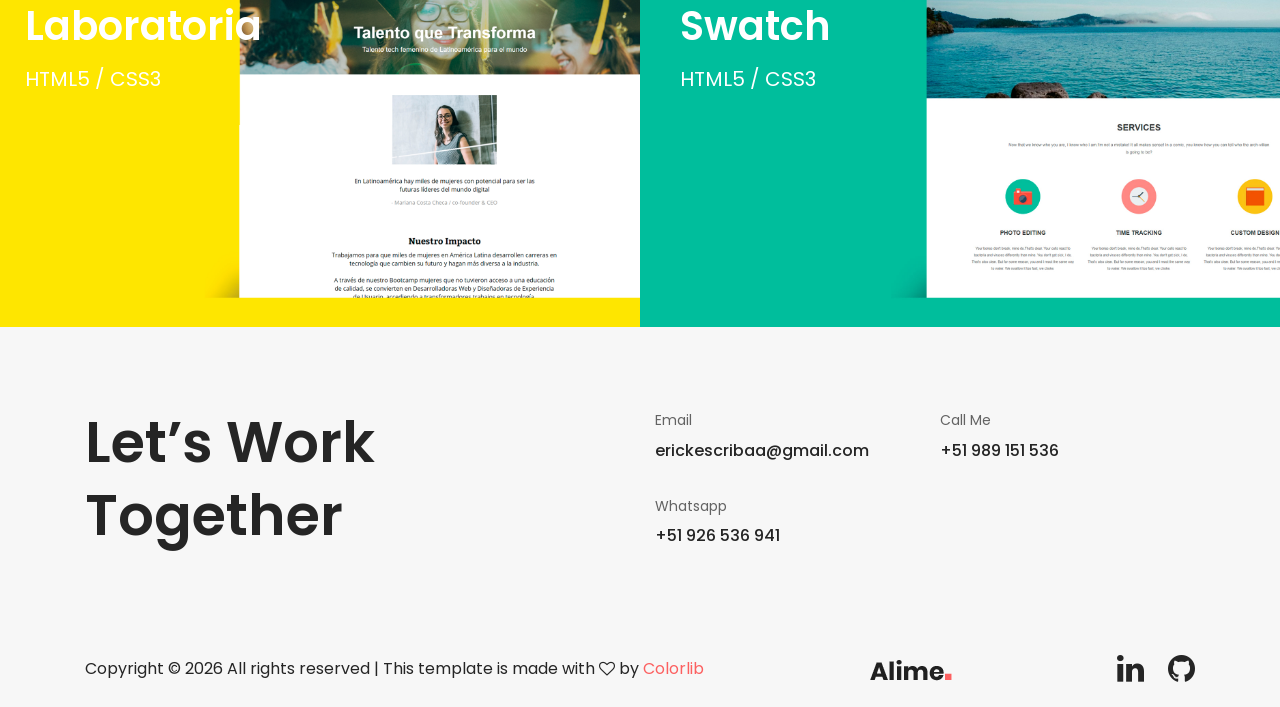
==== commit bf94c2f2: "images done, color footer done" ====
--- a/index.html
+++ b/index.html
@@ -224,14 +224,15 @@
         <div class="row alime-portfolio">
             <!-- Single Gallery Item -->
             <a href="https://aireck2.github.io/RevexProject/" target="_blank">
-                <div class="col-12 col-md-6  col-lg-6 single_gallery_item human country wow fadeInUp"
+                <div class="col-12 col-md-6  col-lg-6 padding-off single_gallery_item human country wow fadeInUp"
                     data-wow-delay="100ms">
                     <div class="single-portfolio-content">
-                        <img src="img/worksImages/Revex.jpg" alt="revex" />
+                        <img class="scale" src="img/worksImages/Revex.jpg" alt="revex" />
                         <div class="hover-content">
                             <div>
                                 <h4>Revex Project</h4>
-                                <p>HTML5 / CSS3 / JS / jquery</p>
+                                <p>HTML5 / CSS3 / JS / jquery </p>
+                                <p>Bootstrap </p>
                             </div>
                         </div>
                     </div>
@@ -240,9 +241,10 @@
 
             <!-- Single Gallery Item -->
             <a href="https://aireck2.github.io/BBC/" target="_blank">
-                <div class="col-12 col-md-6 col-lg-6 single_gallery_item nature wow fadeInUp" data-wow-delay="200ms">
-                    <div class="single-portfolio-content">
-                        <img src="img/worksImages/BBC.jpg" alt="BBC-bg" />
+                <div class="col-12 col-md-6 col-lg-6 padding-off single_gallery_item nature wow fadeInUp"
+                    data-wow-delay="200ms">
+                    <div class="single-portfolio-content">
+                        <img class="scale" src="img/worksImages/BBC.jpg" alt="BBC-bg" />
                         <div class="hover-content">
                             <div>
                                 <h4>BBC</h4>
@@ -256,11 +258,15 @@
 
             <!-- Single Gallery Item -->
             <a href="https://aireck2.github.io/GOLive/" target="_blank">
-                <div class="col-12 col-md-6 col-lg-6 single_gallery_item nature wow fadeInUp" data-wow-delay="300ms">
-                    <div class="single-portfolio-content">
-                        <img src="img/worksImages/GOLive.jpg" alt="GOLive" />
-                        <div class="hover-content">
-                            <h4>GOLive</h4>
+                <div class="col-12 col-md-6 col-lg-6 padding-off single_gallery_item nature wow fadeInUp"
+                    data-wow-delay="300ms">
+                    <div class="single-portfolio-content">
+                        <img class="scale" src="img/worksImages/GOLive.jpg" alt="GOLive" />
+                        <div class="hover-content">
+                            <div>
+                                <h4><img src="img/worksImages/goliveLogo.png" alt=""></h4>
+                                <p class="gray-text">HTML5 / CSS3 | Flexbox </p>
+                            </div>
                         </div>
                     </div>
                 </div>
@@ -268,21 +274,29 @@
 
             <!-- Single Gallery Item -->
             <a href="https://aireck2.github.io/Kamanqa/" target="_blank">
-                <div class="col-12 col-md-6 col-lg-6 single_gallery_item nature  wow fadeInUp" data-wow-delay="400ms">
-                    <div class="single-portfolio-content">
-                        <img src="img/worksImages/Kamanqa.jpg" alt="Kamanqa" />
-                        <div class="hover-content">
-                            <h4>Kamanqa</h4>
+                <div class="col-12 col-md-6 col-lg-6 padding-off single_gallery_item nature  wow fadeInUp"
+                    data-wow-delay="400ms">
+                    <div class="single-portfolio-content">
+                        <img class="scale" src="img/worksImages/Kamanqa.jpg" alt="Kamanqa" />
+                        <div class="hover-content">
+                            <div>
+                                <h4>Kamanqa</h4>
+                                <p>HTML5 / CSS3 | Flexbox </p>
+                            </div>
                         </div>
                     </div>
                 </div>
             </a>
             <a href="https://aireck2.github.io/Laboratoria/" target="_blank">
-                <div class="col-12 col-md-6 col-lg-6 single_gallery_item nature wow fadeInUp" data-wow-delay="500ms">
-                    <div class="single-portfolio-content">
-                        <img src="img/worksImages/Laboratoria2.jpg" alt="Laboratoria" />
-                        <div class="hover-content">
-                            <h4>Laboratoria.la</h4>
+                <div class="col-12 col-md-6 col-lg-6 padding-off single_gallery_item nature wow fadeInUp"
+                    data-wow-delay="450ms">
+                    <div class="single-portfolio-content">
+                        <img class="scale" src="img/worksImages/Laboratoria2.jpg" alt="Laboratoria" />
+                        <div class="hover-content">
+                            <div>
+                                <h4>Laboratoria</h4>
+                                <p>HTML5 / CSS3 </p>
+                            </div>
                         </div>
                     </div>
                 </div>
@@ -290,23 +304,27 @@
 
             <!-- Single Gallery Item -->
             <a href="https://aireck2.github.io/Swatch/" target="_blank">
-                <div class="col-12 col-md-6 col-lg-6 single_gallery_item  nature wow fadeInUp" data-wow-delay="200ms">
-                    <div class="single-portfolio-content">
-                        <img src="img/worksImages/Swatch2.gif" alt="Swatch-bg" />
-                        <div class="hover-content">
-                            <h4>Swatch</h4>
-                        </div>
-                    </div>
-                </div>
-            </a>
-
-        </div>
-
-        <div class="row">
+                <div class="col-12 col-md-6 col-lg-6 padding-off single_gallery_item  nature wow fadeInUp"
+                    data-wow-delay="460ms">
+                    <div class="single-portfolio-content">
+                        <img class="scale" src="img/worksImages/Swatch.jpg" alt="Swatch-bg" />
+                        <div class="hover-content">
+                            <div>
+                                <h4>Swatch</h4>
+                                <p>HTML5 / CSS3 </p>
+                            </div>
+                        </div>
+                    </div>
+                </div>
+            </a>
+
+        </div>
+
+        <!-- <div class="row">
             <div class="col-12 text-center wow fadeInUp" data-wow-delay="700ms">
                 <a href="work.html" class="btn alime-btn btn-2 mt-15">View More</a>
             </div>
-        </div>
+        </div> -->
 
     </div>
     <!-- Work Area End -->
@@ -342,7 +360,7 @@
     <!-- Contact Area End -->
 
     <!-- Footer Area Start -->
-    <footer class="footer-area">
+    <footer class="footer-area bg-gray">
         <div class="container">
             <div class="row">
                 <div class="col-12">
--- a/style.css
+++ b/style.css
@@ -323,7 +323,7 @@
 
 .section-padding-80 {
   padding-top: 80px;
-  padding-bottom: 80px;
+  /* padding-bottom: 80px; */
 }
 
 .section-padding-0-80 {
@@ -2034,16 +2034,23 @@
   z-index: 10;
   display: flex;
   justify-content: flex-start;
-  align-items: center;  
+  align-items: flex-start;
+  padding-top: 110px;  
 }
 .single-portfolio-content .hover-content h4,
 .single-portfolio-content .hover-content p{
   color: #ffffff;
-  padding-left: 50px;
-  font-size: 50px;
+  padding-left: 40px;
+  font-size: 40px;
+}
+.single-portfolio-content .hover-content img{
+  width: 180px;
 }
 .single-portfolio-content .hover-content p{
   font-size: 20px;
+}
+.single-portfolio-content .hover-content p.gray-text{
+  color: #252525;
 }
 .single-portfolio-content .hover-content a {
   position: absolute;
@@ -2066,8 +2073,8 @@
 .single-portfolio-content .hover-content a:focus {
   background-color: #000000;
 }
-.single-portfolio-content:hover img,
-.single-portfolio-content:focus img {
+.single-portfolio-content:hover .scale,
+.single-portfolio-content:focus .scale {
   -webkit-transform: scale(1.2);
   -ms-transform: scale(1.2);
   transform: scale(1.2);
@@ -2080,7 +2087,10 @@
 .single-portfolio-content:focus .hover-content a {
   margin-top: -26px;
 }
-
+.alime-portfolio .padding-off {
+  padding-right: 0;
+  padding-left: 0;
+}
 /* :: 16.0 Contact CSS */
 .alime-contact-form .form-control {
   -webkit-transition-duration: 500ms;
@@ -2141,3 +2151,4 @@
 }
 
 /*# sourceMappingURL=style.css.map */
+
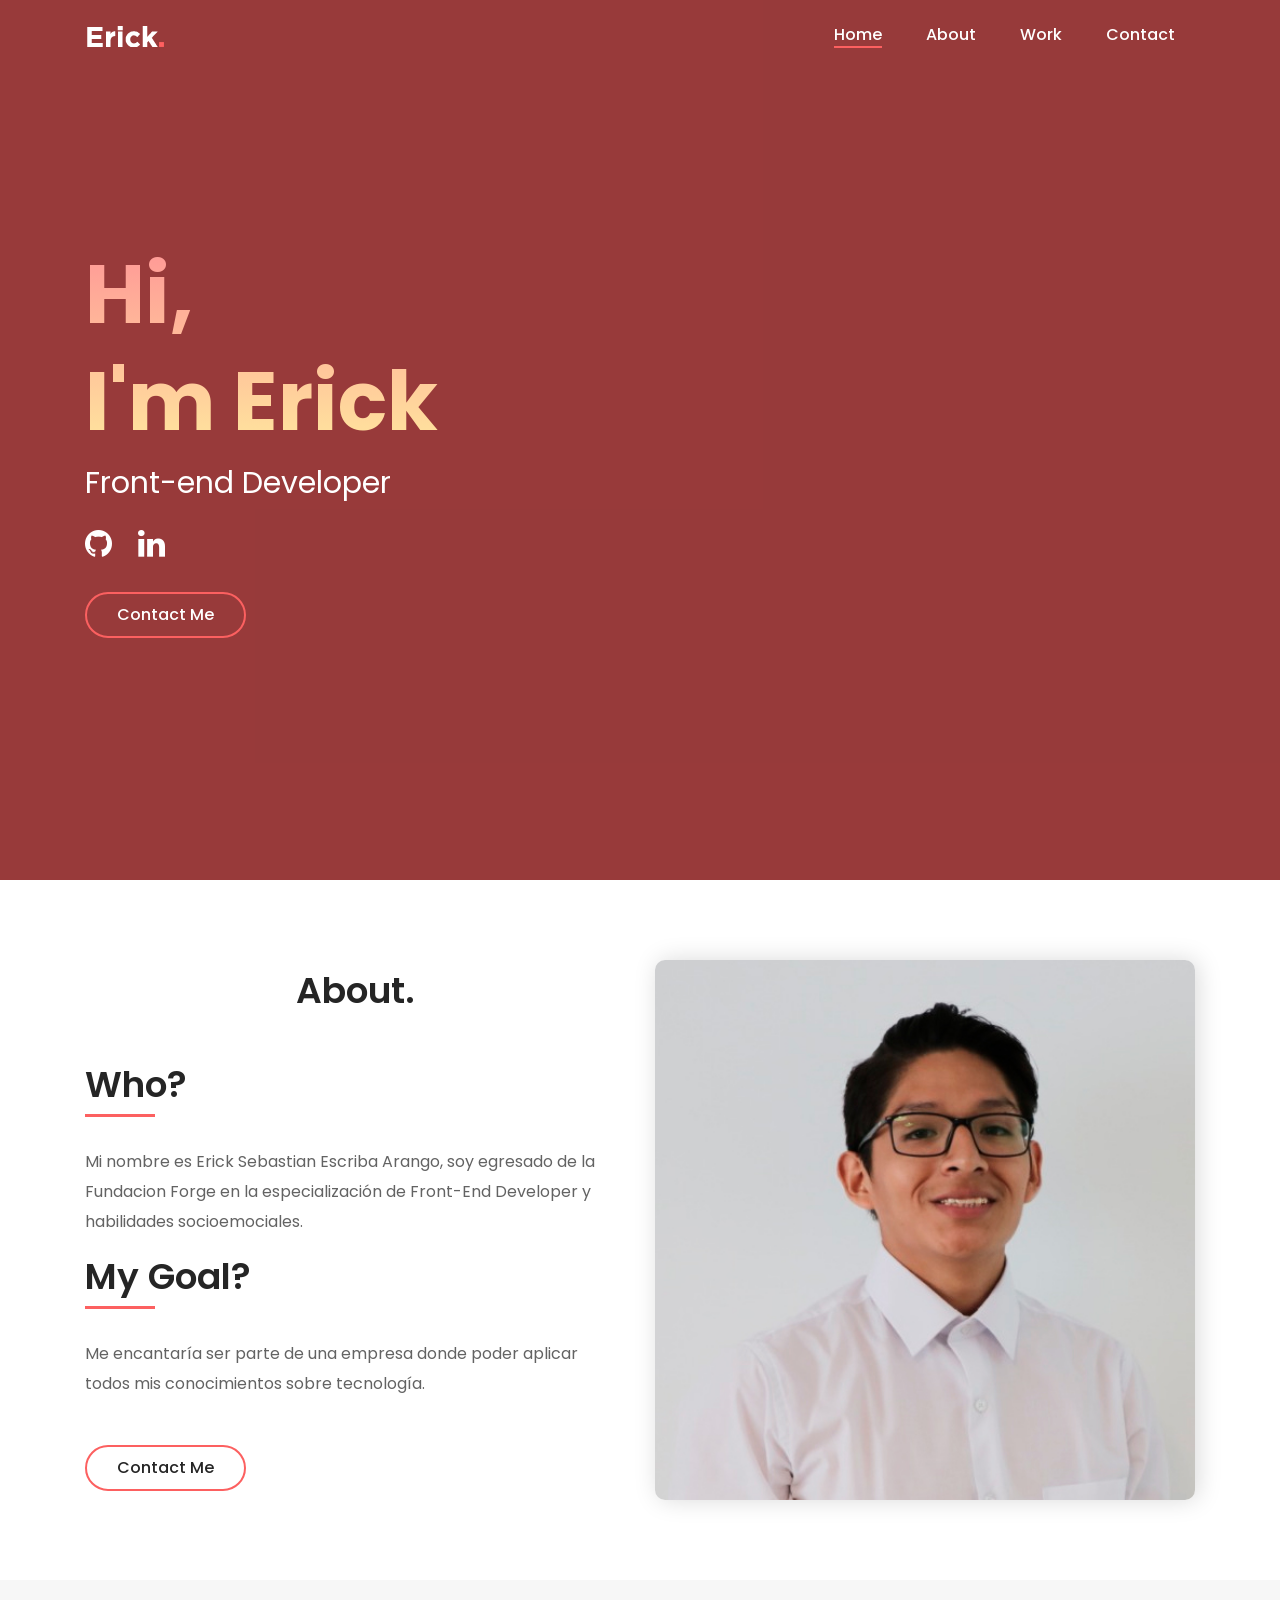
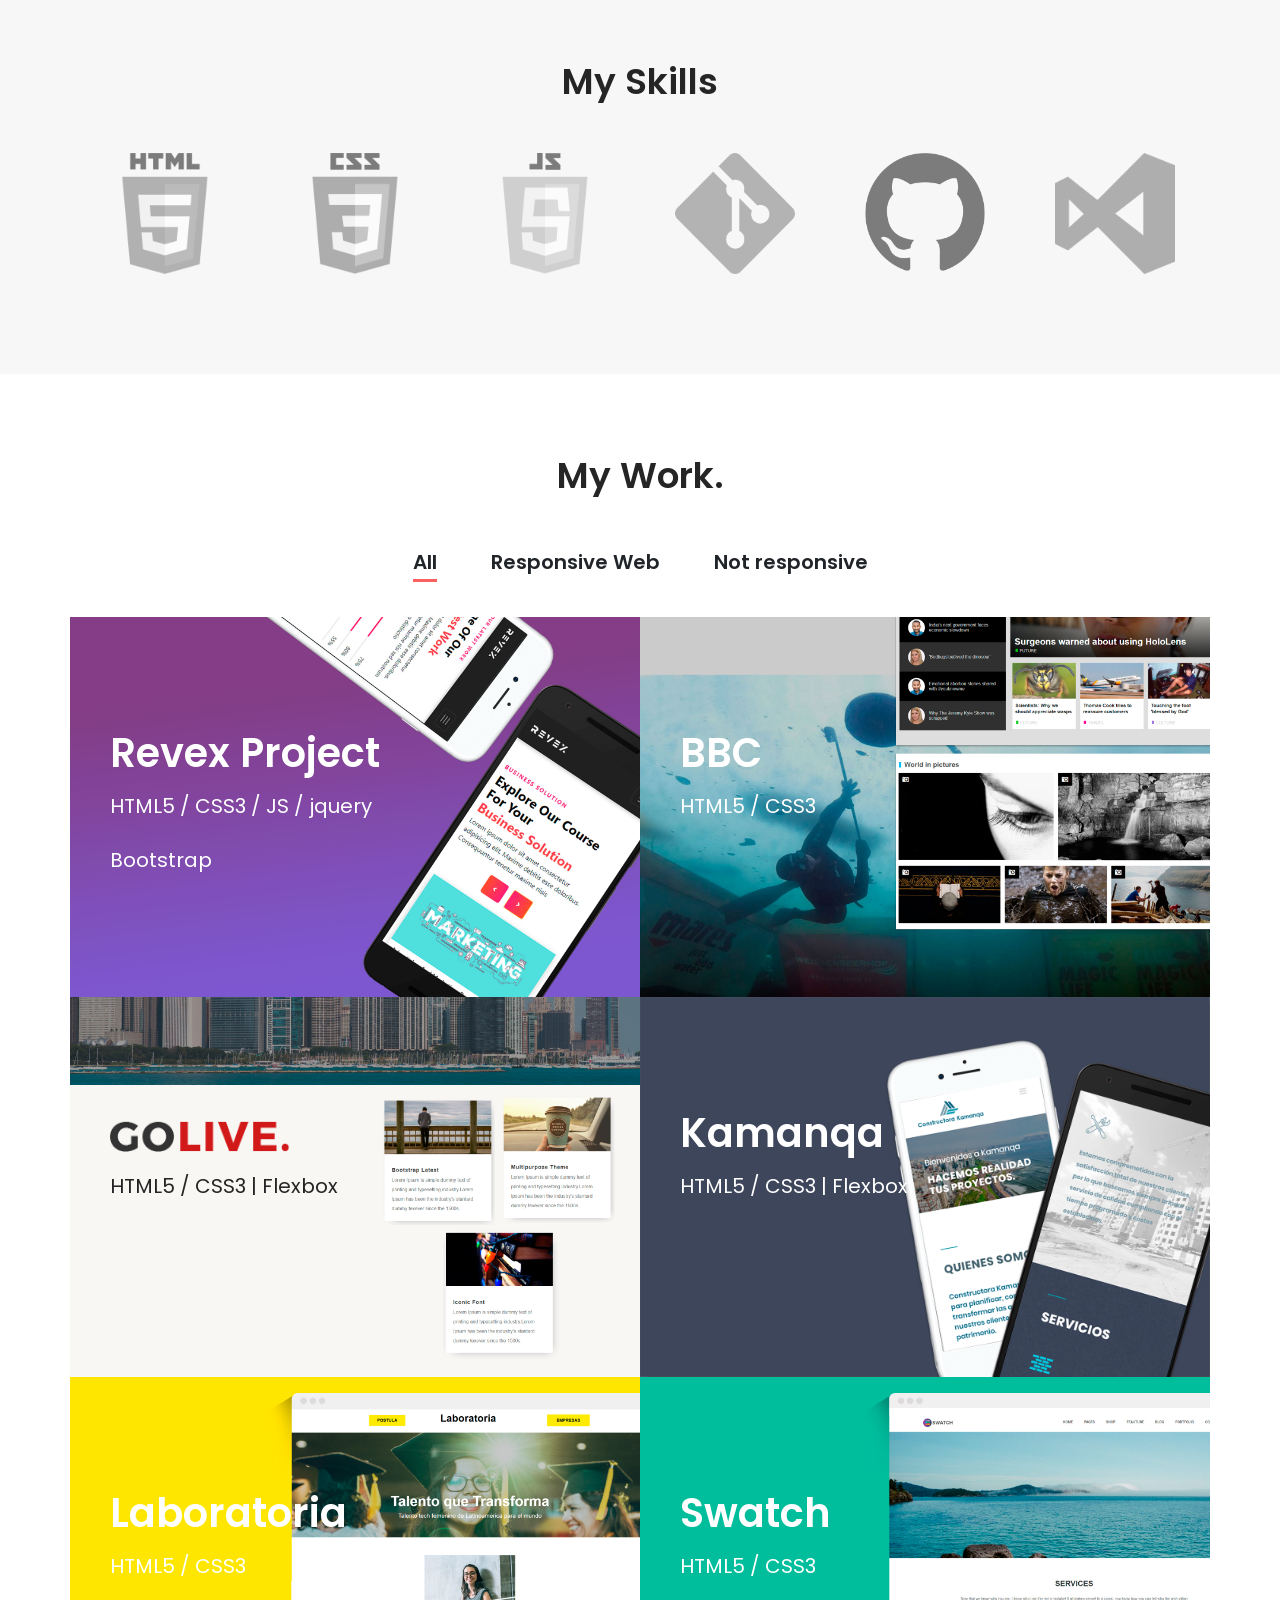
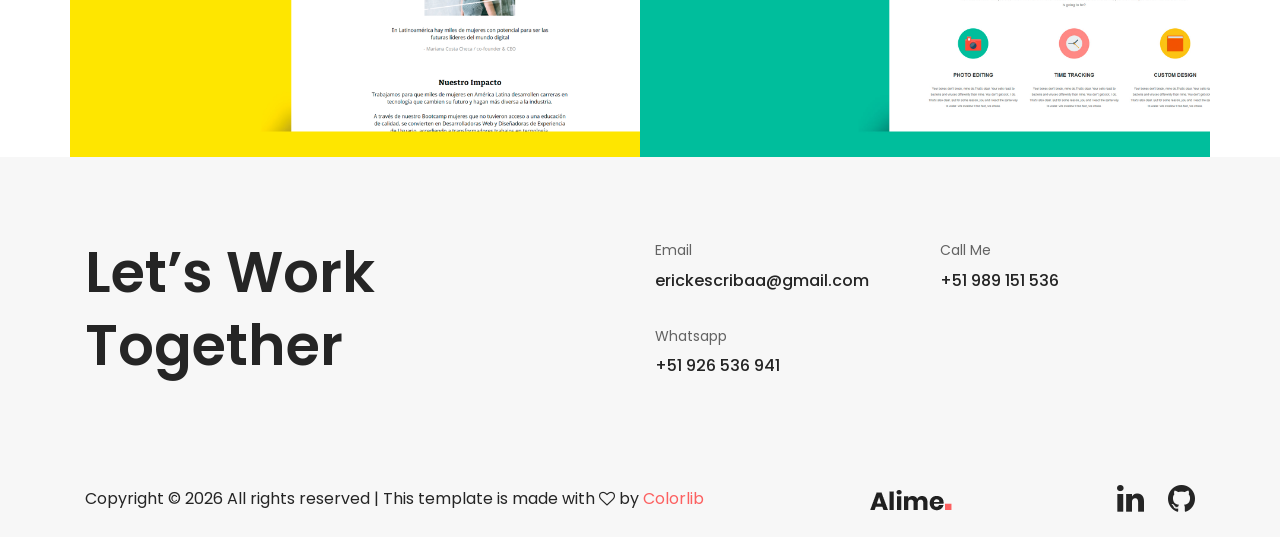
==== commit 1cd8cfe3: "container-v1" ====
--- a/index.html
+++ b/index.html
@@ -199,133 +199,135 @@
 
 
     <!-- Work Area Start -->
-    <div id="work" class="alime-portfolio-area section-padding-80 clearfix">
-
-        <div class="row">
-            <div class="col-12">
-                <div class="section-heading text-center wow fadeInUp" data-wow-delay="100ms">
-                    <h2>My Work.</h2>
-                </div>
-                <!-- Projects Menu -->
-                <div class="alime-projects-menu">
-                    <div class="portfolio-menu text-center">
-                        <button class="btn active" data-filter="*">All</button>
-                        <button class="btn" data-filter=".human">Responsive Web</button>
-                        <button class="btn" data-filter=".nature">
-                            Not responsive
-                        </button>
-                        <!-- <button class="btn" data-filter=".country">Using BEMIT</button> -->
-                        <!--    <button class="btn" data-filter=".video">Video</button> -->
-                    </div>
-                </div>
-            </div>
-        </div>
-
-        <div class="row alime-portfolio">
-            <!-- Single Gallery Item -->
-            <a href="https://aireck2.github.io/RevexProject/" target="_blank">
-                <div class="col-12 col-md-6  col-lg-6 padding-off single_gallery_item human country wow fadeInUp"
-                    data-wow-delay="100ms">
-                    <div class="single-portfolio-content">
-                        <img class="scale" src="img/worksImages/Revex.jpg" alt="revex" />
-                        <div class="hover-content">
-                            <div>
-                                <h4>Revex Project</h4>
-                                <p>HTML5 / CSS3 / JS / jquery </p>
-                                <p>Bootstrap </p>
-                            </div>
-                        </div>
-                    </div>
-                </div>
-            </a>
-
-            <!-- Single Gallery Item -->
-            <a href="https://aireck2.github.io/BBC/" target="_blank">
-                <div class="col-12 col-md-6 col-lg-6 padding-off single_gallery_item nature wow fadeInUp"
-                    data-wow-delay="200ms">
-                    <div class="single-portfolio-content">
-                        <img class="scale" src="img/worksImages/BBC.jpg" alt="BBC-bg" />
-                        <div class="hover-content">
-                            <div>
-                                <h4>BBC</h4>
-                                <p>HTML5 / CSS3 </p>
-                            </div>
-                        </div>
-
-                    </div>
-                </div>
-            </a>
-
-            <!-- Single Gallery Item -->
-            <a href="https://aireck2.github.io/GOLive/" target="_blank">
-                <div class="col-12 col-md-6 col-lg-6 padding-off single_gallery_item nature wow fadeInUp"
-                    data-wow-delay="300ms">
-                    <div class="single-portfolio-content">
-                        <img class="scale" src="img/worksImages/GOLive.jpg" alt="GOLive" />
-                        <div class="hover-content">
-                            <div>
-                                <h4><img src="img/worksImages/goliveLogo.png" alt=""></h4>
-                                <p class="gray-text">HTML5 / CSS3 | Flexbox </p>
-                            </div>
-                        </div>
-                    </div>
-                </div>
-            </a>
-
-            <!-- Single Gallery Item -->
-            <a href="https://aireck2.github.io/Kamanqa/" target="_blank">
-                <div class="col-12 col-md-6 col-lg-6 padding-off single_gallery_item nature  wow fadeInUp"
-                    data-wow-delay="400ms">
-                    <div class="single-portfolio-content">
-                        <img class="scale" src="img/worksImages/Kamanqa.jpg" alt="Kamanqa" />
-                        <div class="hover-content">
-                            <div>
-                                <h4>Kamanqa</h4>
-                                <p>HTML5 / CSS3 | Flexbox </p>
-                            </div>
-                        </div>
-                    </div>
-                </div>
-            </a>
-            <a href="https://aireck2.github.io/Laboratoria/" target="_blank">
-                <div class="col-12 col-md-6 col-lg-6 padding-off single_gallery_item nature wow fadeInUp"
-                    data-wow-delay="450ms">
-                    <div class="single-portfolio-content">
-                        <img class="scale" src="img/worksImages/Laboratoria2.jpg" alt="Laboratoria" />
-                        <div class="hover-content">
-                            <div>
-                                <h4>Laboratoria</h4>
-                                <p>HTML5 / CSS3 </p>
-                            </div>
-                        </div>
-                    </div>
-                </div>
-            </a>
-
-            <!-- Single Gallery Item -->
-            <a href="https://aireck2.github.io/Swatch/" target="_blank">
-                <div class="col-12 col-md-6 col-lg-6 padding-off single_gallery_item  nature wow fadeInUp"
-                    data-wow-delay="460ms">
-                    <div class="single-portfolio-content">
-                        <img class="scale" src="img/worksImages/Swatch.jpg" alt="Swatch-bg" />
-                        <div class="hover-content">
-                            <div>
-                                <h4>Swatch</h4>
-                                <p>HTML5 / CSS3 </p>
-                            </div>
-                        </div>
-                    </div>
-                </div>
-            </a>
-
-        </div>
-
-        <!-- <div class="row">
-            <div class="col-12 text-center wow fadeInUp" data-wow-delay="700ms">
-                <a href="work.html" class="btn alime-btn btn-2 mt-15">View More</a>
-            </div>
-        </div> -->
-
+    <div class="container">
+        <div id="work" class="alime-portfolio-area section-padding-80 clearfix">
+
+            <div class="row">
+                <div class="col-12">
+                    <div class="section-heading text-center wow fadeInUp" data-wow-delay="100ms">
+                        <h2>My Work.</h2>
+                    </div>
+                    <!-- Projects Menu -->
+                    <div class="alime-projects-menu">
+                        <div class="portfolio-menu text-center">
+                            <button class="btn active" data-filter="*">All</button>
+                            <button class="btn" data-filter=".human">Responsive Web</button>
+                            <button class="btn" data-filter=".nature">
+                                Not responsive
+                            </button>
+                            <!-- <button class="btn" data-filter=".country">Using BEMIT</button> -->
+                            <!--    <button class="btn" data-filter=".video">Video</button> -->
+                        </div>
+                    </div>
+                </div>
+            </div>
+
+            <div class="row alime-portfolio">
+                <!-- Single Gallery Item -->
+                <a href="https://aireck2.github.io/RevexProject/" target="_blank">
+                    <div class="col-12 col-md-6  col-lg-6 padding-off single_gallery_item human country wow fadeInUp"
+                        data-wow-delay="100ms">
+                        <div class="single-portfolio-content">
+                            <img class="scale" src="img/worksImages/Revex.jpg" alt="revex" />
+                            <div class="hover-content">
+                                <div>
+                                    <h4>Revex Project</h4>
+                                    <p>HTML5 / CSS3 / JS / jquery </p>
+                                    <p>Bootstrap </p>
+                                </div>
+                            </div>
+                        </div>
+                    </div>
+                </a>
+
+                <!-- Single Gallery Item -->
+                <a href="https://aireck2.github.io/BBC/" target="_blank">
+                    <div class="col-12 col-md-6 col-lg-6 padding-off single_gallery_item nature wow fadeInUp"
+                        data-wow-delay="200ms">
+                        <div class="single-portfolio-content">
+                            <img class="scale" src="img/worksImages/BBC.jpg" alt="BBC-bg" />
+                            <div class="hover-content">
+                                <div>
+                                    <h4>BBC</h4>
+                                    <p>HTML5 / CSS3 </p>
+                                </div>
+                            </div>
+
+                        </div>
+                    </div>
+                </a>
+
+                <!-- Single Gallery Item -->
+                <a href="https://aireck2.github.io/GOLive/" target="_blank">
+                    <div class="col-12 col-md-6 col-lg-6 padding-off single_gallery_item nature wow fadeInUp"
+                        data-wow-delay="300ms">
+                        <div class="single-portfolio-content">
+                            <img class="scale" src="img/worksImages/GOLive.jpg" alt="GOLive" />
+                            <div class="hover-content">
+                                <div>
+                                    <h4><img src="img/worksImages/goliveLogo.png" alt=""></h4>
+                                    <p class="gray-text">HTML5 / CSS3 | Flexbox </p>
+                                </div>
+                            </div>
+                        </div>
+                    </div>
+                </a>
+
+                <!-- Single Gallery Item -->
+                <a href="https://aireck2.github.io/Kamanqa/" target="_blank">
+                    <div class="col-12 col-md-6 col-lg-6 padding-off single_gallery_item nature  wow fadeInUp"
+                        data-wow-delay="400ms">
+                        <div class="single-portfolio-content">
+                            <img class="scale" src="img/worksImages/Kamanqa.jpg" alt="Kamanqa" />
+                            <div class="hover-content">
+                                <div>
+                                    <h4>Kamanqa</h4>
+                                    <p>HTML5 / CSS3 | Flexbox </p>
+                                </div>
+                            </div>
+                        </div>
+                    </div>
+                </a>
+                <a href="https://aireck2.github.io/Laboratoria/" target="_blank">
+                    <div class="col-12 col-md-6 col-lg-6 padding-off single_gallery_item nature wow fadeInUp"
+                        data-wow-delay="450ms">
+                        <div class="single-portfolio-content">
+                            <img class="scale" src="img/worksImages/Laboratoria2.jpg" alt="Laboratoria" />
+                            <div class="hover-content">
+                                <div>
+                                    <h4>Laboratoria</h4>
+                                    <p>HTML5 / CSS3 </p>
+                                </div>
+                            </div>
+                        </div>
+                    </div>
+                </a>
+
+                <!-- Single Gallery Item -->
+                <a href="https://aireck2.github.io/Swatch/" target="_blank">
+                    <div class="col-12 col-md-6 col-lg-6 padding-off single_gallery_item  nature wow fadeInUp"
+                        data-wow-delay="460ms">
+                        <div class="single-portfolio-content">
+                            <img class="scale" src="img/worksImages/Swatch.jpg" alt="Swatch-bg" />
+                            <div class="hover-content">
+                                <div>
+                                    <h4>Swatch</h4>
+                                    <p>HTML5 / CSS3 </p>
+                                </div>
+                            </div>
+                        </div>
+                    </div>
+                </a>
+
+            </div>
+
+            <!-- <div class="row">
+                <div class="col-12 text-center wow fadeInUp" data-wow-delay="700ms">
+                    <a href="work.html" class="btn alime-btn btn-2 mt-15">View More</a>
+                </div>
+            </div> -->
+
+        </div>
     </div>
     <!-- Work Area End -->
     <!-- Contact Area Start -->
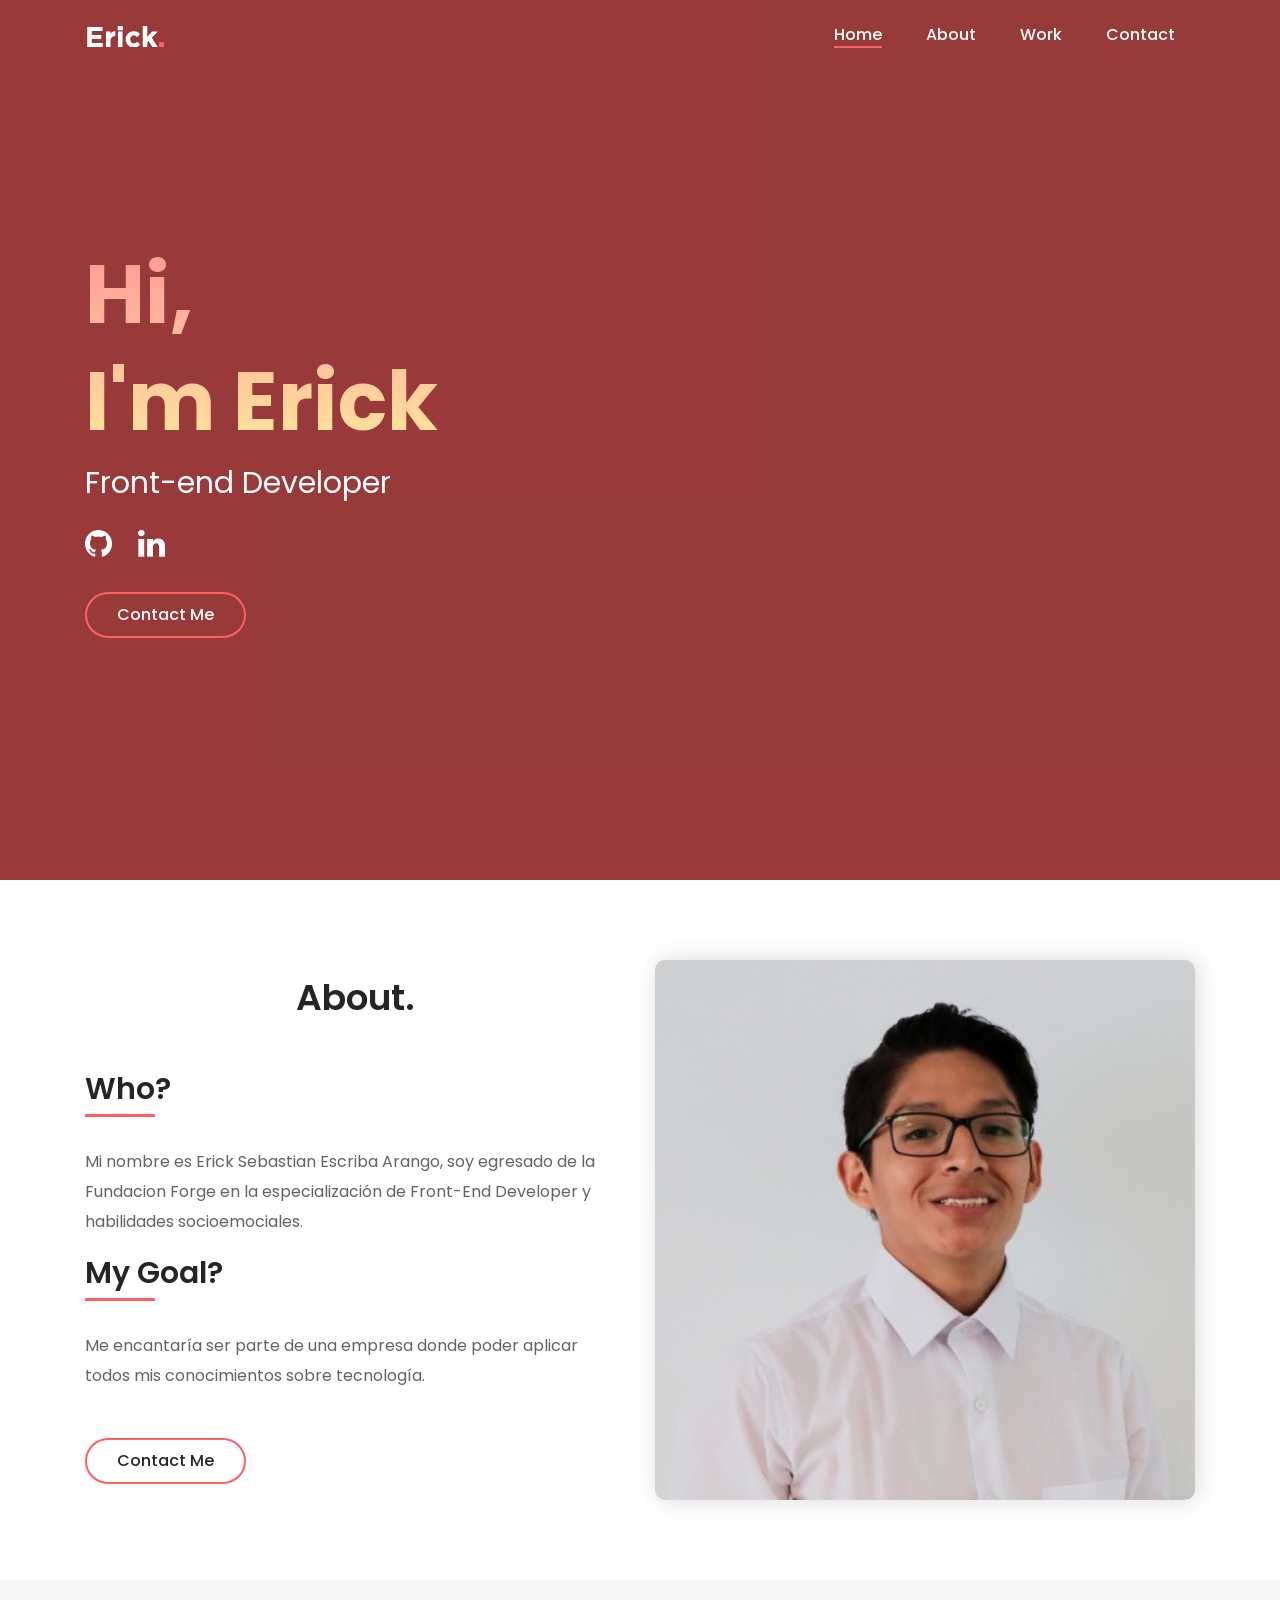
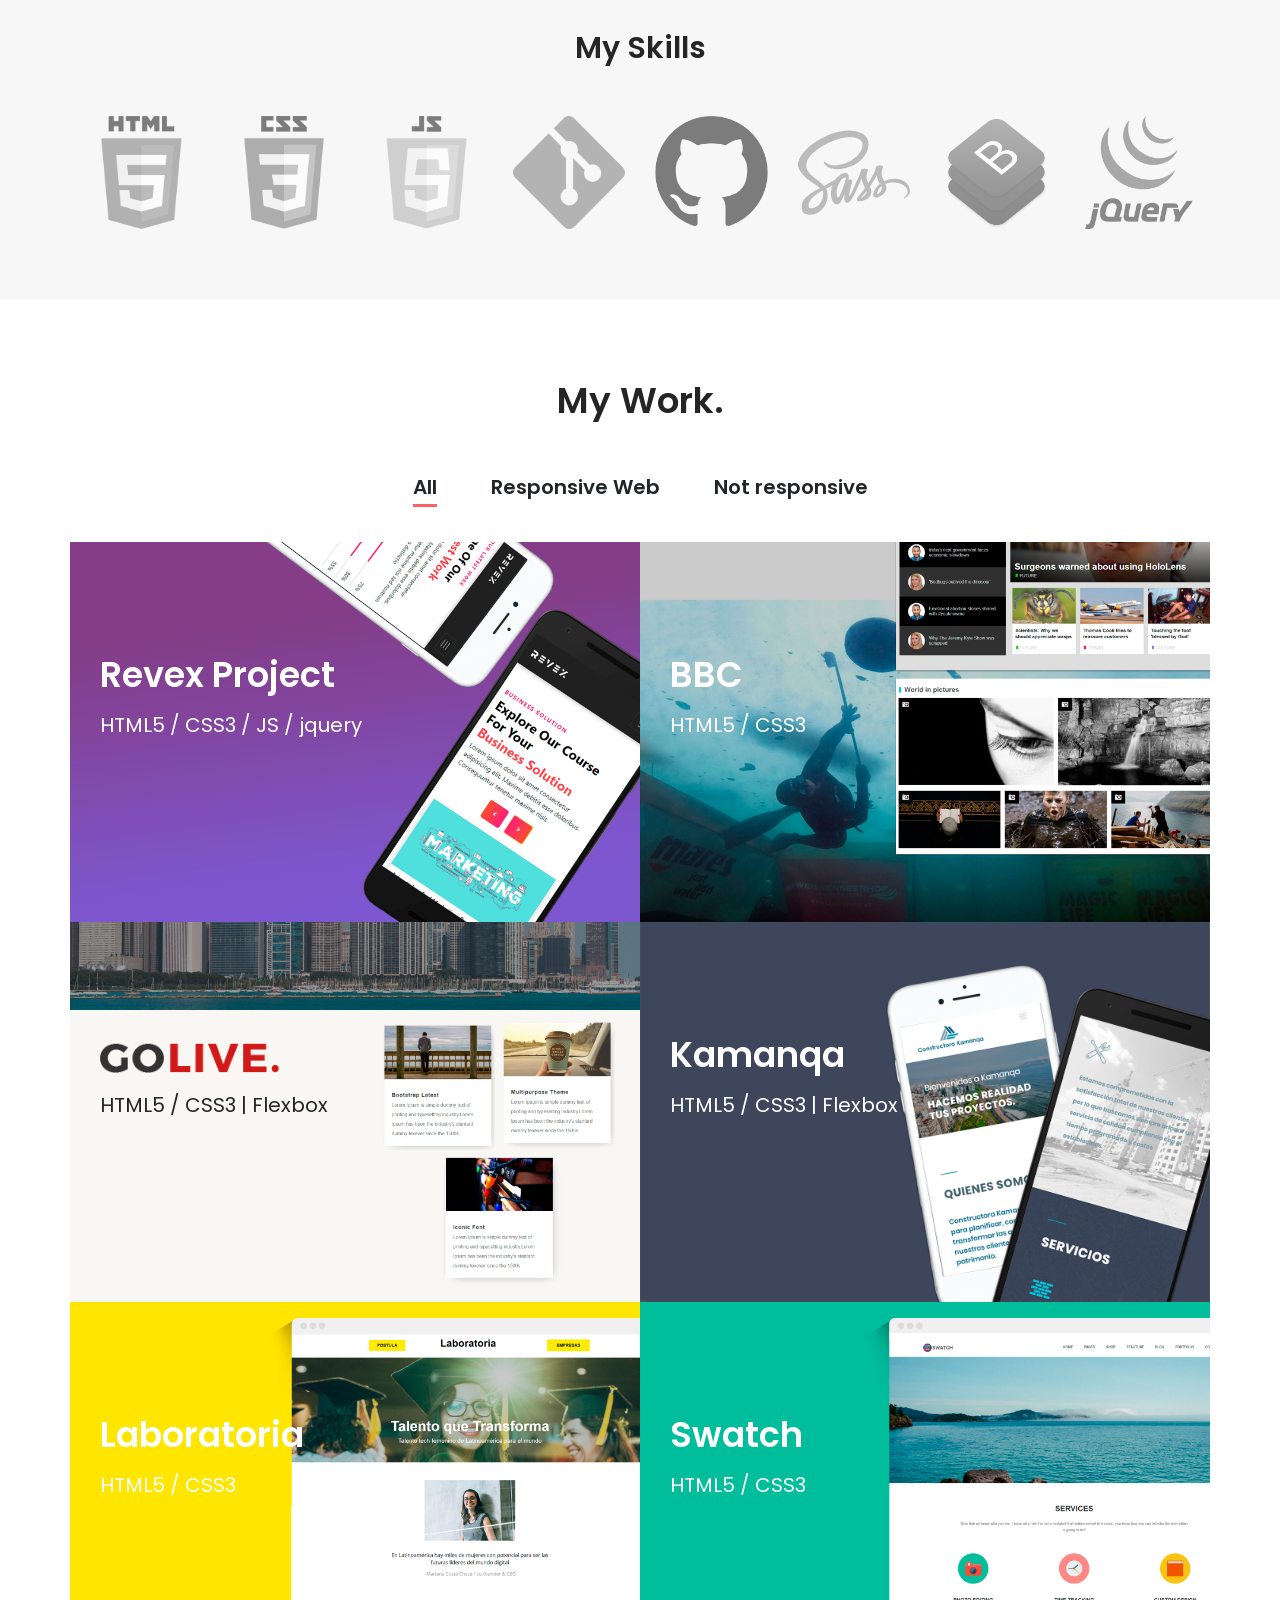
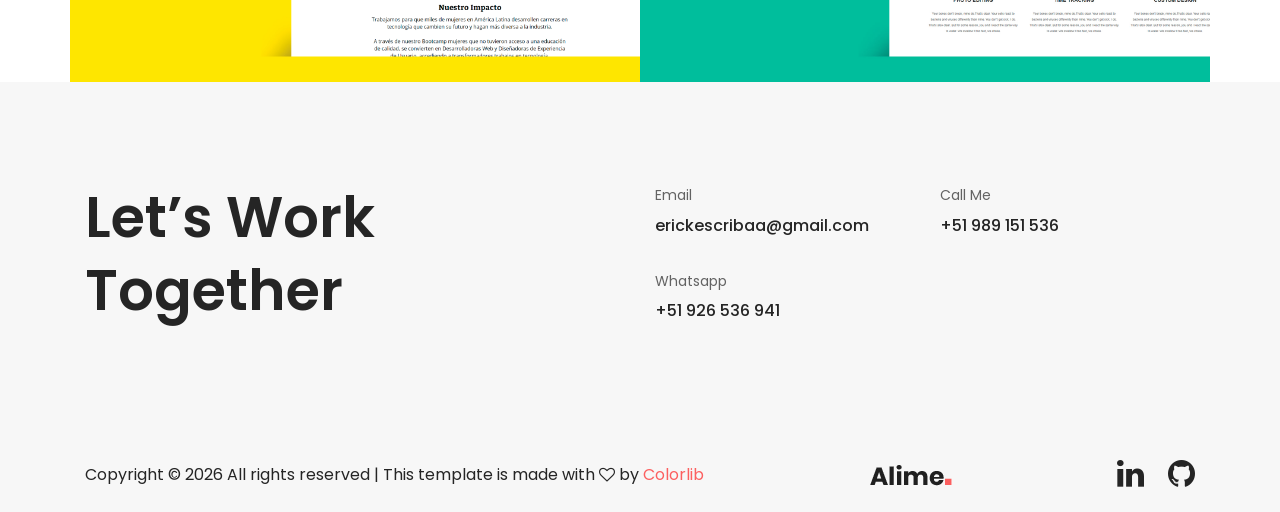
==== commit 7ea154d5: "add media queries to work and at headings" ====
--- a/index.html
+++ b/index.html
@@ -137,7 +137,7 @@
             <div class="row align-items-center">
                 <div class="col-12 col-lg-6">
                     <div class="section-heading text-center wow fadeInUp" data-wow-delay="100ms">
-                        <h2>About.</h2>
+                        <h2 class="title">About.</h2>
                     </div>
                     <div class="about-us-content mb-80">
                         <h3 class="wow fadeInUp" data-wow-delay="100ms">Who?</h3>
@@ -153,8 +153,8 @@
                             una empresa donde poder aplicar todos mis conocimientos sobre
                             tecnología.
                         </p>
-                        <a class="btn alime-btn btn-2 mt-30 wow fadeInUp" data-wow-delay="500ms"
-                            href="contact.html">Contact Me</a>
+                        <a class="btn alime-btn btn-2 mt-30 wow fadeInUp" data-wow-delay="500ms" href="#contact">Contact
+                            Me</a>
                     </div>
                 </div>
                 <div class="col-12 col-lg-6">
@@ -168,7 +168,7 @@
     <!-- About Us Area End -->
 
     <!-- Why Choose Us Area Start -->
-    <section class="why-choose-us-area bg-gray section-padding-80-0 clearfix">
+    <section class="why-choose-us-area bg-gray section-padding-50  clearfix">
         <div class="container">
             <div class="row">
                 <div class="col-12">
@@ -180,14 +180,17 @@
 
             <div class="row skills">
                 <!-- Single Why Choose Area -->
-                <li class="col-4 col-lg-2 wow fadeInUp"><img src="img/img about/HTML5.png" alt="HTML5"></li>
-                <li class="col-4 col-lg-2 wow fadeInUp "><img src="img/img about/CSS.png" alt="CSS"></li>
-                <li class="col-4 col-lg-2 wow fadeInUp "><img src="img/img about/JS.png" alt="JS"></li>
-                <li class="col-4 col-lg-2 wow fadeInUp"><img src="img/img about/git.png" alt="git"></li>
-                <li class="col-4 col-lg-2 wow fadeInUp"><img src="img/img about/github.png" alt="github"></li>
-                <li class="col-4 col-lg-2  wow fadeInUp "><img src="img/img about/VISUALSTUDIO.png" alt="VISUALSTUDIO">
-                </li>
-
+                <li class="col wow fadeInUp"><img src="img/img about/HTML5.png" alt="HTML5"></li>
+                <li class="col wow fadeInUp "><img src="img/img about/CSS.png" alt="CSS"></li>
+                <li class="col wow fadeInUp "><img src="img/img about/JS.png" alt="JS"></li>
+                <li class="col wow fadeInUp"><img src="img/img about/git.png" alt="git"></li>
+                <li class="col wow fadeInUp"><img src="img/img about/github.png" alt="github"></li>
+                <li class="col wow fadeInUp"><img src="img/img about/sass.svg" alt="sass"></li>
+                <li class="col wow fadeInUp"><img src="img/img about/bootstrap.png" alt="bootstrap"></li>
+                <li class="col wow fadeInUp"><img src="img/img about/jQuery.png" alt="jquery"></li>
+
+            </div>
+            <div class="row skills">
 
 
             </div>
@@ -205,7 +208,7 @@
             <div class="row">
                 <div class="col-12">
                     <div class="section-heading text-center wow fadeInUp" data-wow-delay="100ms">
-                        <h2>My Work.</h2>
+                        <h2 class="title">My Work.</h2>
                     </div>
                     <!-- Projects Menu -->
                     <div class="alime-projects-menu">
@@ -233,7 +236,7 @@
                                 <div>
                                     <h4>Revex Project</h4>
                                     <p>HTML5 / CSS3 / JS / jquery </p>
-                                    <p>Bootstrap </p>
+
                                 </div>
                             </div>
                         </div>
@@ -265,7 +268,7 @@
                             <img class="scale" src="img/worksImages/GOLive.jpg" alt="GOLive" />
                             <div class="hover-content">
                                 <div>
-                                    <h4><img src="img/worksImages/goliveLogo.png" alt=""></h4>
+                                    <h4><img src="img/worksImages/goliveLogo.png" alt="logoGolive"></h4>
                                     <p class="gray-text">HTML5 / CSS3 | Flexbox </p>
                                 </div>
                             </div>
--- a/style.css
+++ b/style.css
@@ -325,6 +325,9 @@
   padding-top: 80px;
   /* padding-bottom: 80px; */
 }
+.section-padding-50 {
+  padding-top: 50px;
+}
 
 .section-padding-0-80 {
   padding-top: 0;
@@ -337,8 +340,8 @@
 }
 
 .section-padding-80-50 {
-  padding-top: 80px;
-  padding-bottom: 50px;
+  padding-top: 100px;
+  padding-bottom: 80px;
 }
 
 .section-padding-100 {
@@ -445,15 +448,18 @@
   margin-bottom: 50px;
 }
 .section-heading h2 {
-  font-size: 36px;
+  font-size: 30px;
   text-transform: capitalize;
   margin-bottom: 5px;
   display: block;
   line-height: 1.2;
 }
+.section-heading .title {
+  font-size: 36px;
+}
 @media only screen and (max-width: 767px) {
   .section-heading h2 {
-    font-size: 24px;
+    font-size: 20px;
   }
 }
 .section-heading p {
@@ -1051,13 +1057,13 @@
 
 /* :: 11.0 About CSS */
 .about-us-content h3 {
-  font-size: 36px;
+  font-size: 30px;
   display: block;
   margin-bottom: 5px;
 }
 @media only screen and (max-width: 767px) {
   .about-us-content h3 {
-    font-size: 24px;
+    font-size: 20px;
   }
 }
 .about-us-content .line {
@@ -1169,18 +1175,20 @@
   margin-top: 50px;
 }
 .why-choose-us-area{
-  padding-bottom: 80px;
+  padding-bottom: 50px;
 }
 .why-choose-us-area .skills {
   display: flex;
+  justify-content: center;
  
 }
 .why-choose-us-area .skills img {
-  width: calc(100% - 40px);
+  width: 100% ;
   -webkit-filter: grayscale(100%) opacity(0.5);
     filter: grayscale(100%) opacity(0.5);
     transition: 0.3s ease;
 }
+
 .why-choose-us-area .skills img:hover{
   filter: none;
   cursor: pointer;
@@ -2040,9 +2048,10 @@
 .single-portfolio-content .hover-content h4,
 .single-portfolio-content .hover-content p{
   color: #ffffff;
-  padding-left: 40px;
-  font-size: 40px;
-}
+  padding-left: 30px;
+  font-size: 35px;
+}
+
 .single-portfolio-content .hover-content img{
   width: 180px;
 }
@@ -2079,6 +2088,33 @@
   -ms-transform: scale(1.2);
   transform: scale(1.2);
 }
+@media only screen and (max-width: 991px){
+  .single-portfolio-content .hover-content h4{
+    font-size: 24px;
+  }
+  .single-portfolio-content .hover-content p{
+    font-size: 14px;
+  }
+  .single-portfolio-content .hover-content h4 img{
+    width: 100px;
+  }
+  .single-portfolio-content .hover-content{
+    padding-top: 70px;
+  }
+
+}
+@media only screen and (max-width: 400px){
+  .single-portfolio-content .hover-content h4{
+    font-size: 20px;
+  }
+  .single-portfolio-content .hover-content p{
+    font-size: 14px;
+  }
+  .single-portfolio-content .hover-content .scale{
+    width: 100px;
+  }
+
+}
 .single-portfolio-content:hover .hover-content,
 .single-portfolio-content:focus .hover-content {
   visibility: visible;
